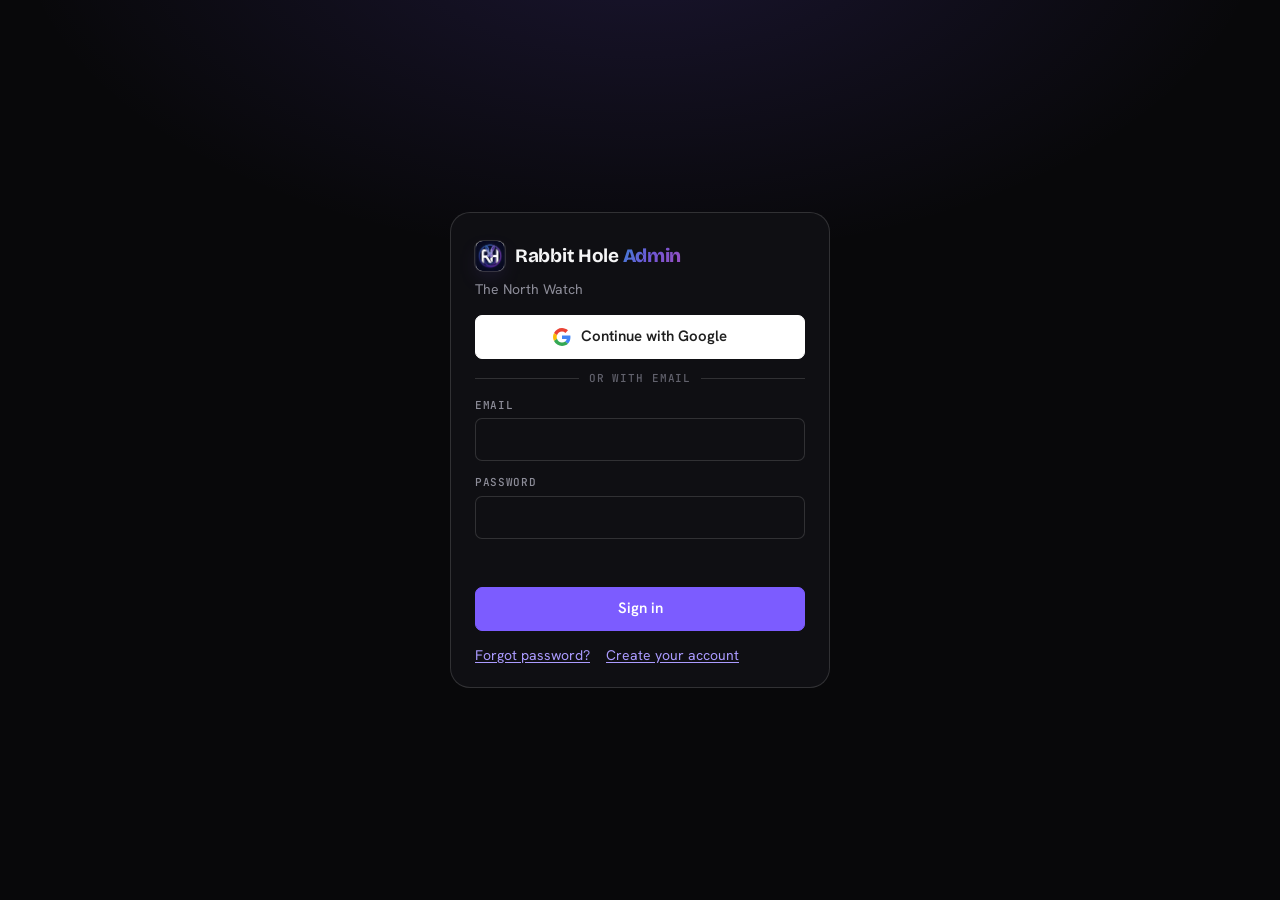
==== admin/index.html @ 22d29128 "admin: The North Watch's Rabbit Hole Admin at rabbit-hole.video/admin Built by tools/rh-admin-tnw/we" ====
<!DOCTYPE html>
<html lang="en">
<head>
<meta charset="utf-8">
<meta name="viewport" content="width=device-width, initial-scale=1">
<meta name="robots" content="noindex, nofollow">
<meta name="referrer" content="strict-origin">
<link rel="icon" href="/landing-favicon.png">
<title>Rabbit Hole Admin</title>
<!-- rh-brand:start — generated by tools/rh-web/sync-brand.mjs from brand.css; edit there -->
<link rel="preconnect" href="https://fonts.googleapis.com">
<link rel="preconnect" href="https://fonts.gstatic.com" crossorigin>
<link href="https://fonts.googleapis.com/css2?family=Bricolage+Grotesque:opsz,wght@12..96,500..800&family=Hanken+Grotesk:wght@400..700&family=JetBrains+Mono:wght@400..600&display=swap" rel="stylesheet">
<style id="rh-brand">
/* Rabbit Hole Web — the shared look of the team pages (creative report,
   analytics, DAM). Same palette and type as Rabbit Hole's own landing page:
   near-black ground, violet accent, the blue-to-purple brand gradient of the
   app icon, Bricolage Grotesque / Hanken Grotesk / JetBrains Mono.
   Edit HERE, then run `node tools/rh-web/sync-brand.mjs`; each page carries a
   generated copy between its rh-brand markers. */
:root {
  --rh-ink: #08080a;
  --rh-s1: #0f0f13;
  --rh-s2: #15151b;
  --rh-s3: #1d1d25;
  --rh-s4: #26262f;
  --rh-line: rgba(255, 255, 255, 0.08);
  --rh-line-2: rgba(255, 255, 255, 0.14);
  --rh-line-3: rgba(255, 255, 255, 0.24);
  --rh-text: #f5f5f6;
  --rh-text-2: #c2c2cc;
  --rh-text-3: #8d8d99;
  --rh-text-4: #62626d;
  --rh-accent: #7c5cff;
  --rh-accent-2: #9d86ff;
  --rh-accent-text: #ab9bff;
  --rh-accent-soft: rgba(124, 92, 255, 0.16);
  --rh-accent-ink: #ffffff;
  --rh-grad: linear-gradient(120deg, #3f7fd6, #6f57d6 48%, #9a4fc0);
  --rh-good: #38d39a;
  --rh-warn: #f6b13e;
  --rh-bad: #ff6b7a;
  --rh-blue: #5b9cff;
  --rh-pink: #ff6fae;
  --rh-display: 'Bricolage Grotesque', 'Hanken Grotesk', system-ui, sans-serif;
  --rh-body: 'Hanken Grotesk', system-ui, -apple-system, 'Segoe UI', sans-serif;
  --rh-mono: 'JetBrains Mono', ui-monospace, Menlo, Consolas, monospace;
  --rh-r-sm: 7px;
  --rh-r: 10px;
  --rh-r-lg: 14px;
  --rh-r-xl: 20px;
  color-scheme: dark;
}
html { background: var(--rh-ink); }
body { background: var(--rh-ink); color: var(--rh-text); font-family: var(--rh-body); -webkit-font-smoothing: antialiased; -moz-osx-font-smoothing: grayscale; }
::selection { background: rgba(124, 92, 255, 0.38); color: #fff; }
::-webkit-scrollbar { width: 10px; height: 10px; }
::-webkit-scrollbar-track { background: transparent; }
::-webkit-scrollbar-thumb { background: var(--rh-s4); border-radius: 5px; border: 2px solid var(--rh-ink); }
::-webkit-scrollbar-thumb:hover { background: #34343f; }

/* The lockup: app icon, "Rabbit Hole", the page's name in the brand gradient. */
.rh-lockup { display: inline-flex; align-items: center; gap: 10px; color: var(--rh-text); text-decoration: none; min-width: 0; }
.rh-lockup .rh-icon { flex: none; width: 30px; height: 30px; border-radius: 8px; background: #0b0d1f url("[data-uri]") center / cover no-repeat;
  box-shadow: 0 0 0 1px var(--rh-line-2), 0 8px 22px -10px rgba(124, 92, 255, 0.7); }
.rh-lockup .rh-word { font: 700 19px/1.1 var(--rh-display); letter-spacing: -0.015em; white-space: nowrap; }
.rh-lockup .rh-word b { font-weight: 800; background: var(--rh-grad); -webkit-background-clip: text; background-clip: text; color: transparent; }

/* The other team pages, one click away: row one of the two-row bar, the same as the app's (Pipeline, Studio, DAM, Analytics):
   flat tabs, the open one lit. */
.rh-suite { display: inline-flex; gap: 4px; padding: 0; border: 0; background: none; }
.rh-suite a { font: 500 13px/1 var(--rh-body); color: var(--rh-text-3); text-decoration: none; padding: 8px 13px; border-radius: 7px; white-space: nowrap; transition: color .15s, background .15s; }
.rh-suite a:hover { color: var(--rh-text); background: rgba(255, 255, 255, 0.05); }
.rh-suite a[aria-current] { color: #fff; font-weight: 600; background: rgba(255, 255, 255, 0.14); }
.rh-suite a:focus-visible { outline: 2px solid var(--rh-accent-2); outline-offset: 1px; }
.rh-suite a[hidden] { display: none; }
.rh-suite a.rh-admin { color: var(--rh-accent-2); }
.rh-suite a.rh-download { color: var(--rh-text); background: var(--rh-accent-soft); }
.rh-suite a.rh-download:hover { background: rgba(124, 92, 255, 0.28); }
/* Row two: the open page's own tabs (the open one white with the violet line, like the app's). A page puts <nav class="rh-sub"> under its top bar. */
.rh-sub { display: flex; align-items: stretch; gap: 4px; padding: 0 28px; height: 38px; background: rgba(12, 12, 17, .92); border-bottom: 1px solid var(--rh-line); overflow-x: auto; position: sticky; top: 56px; z-index: 19; }
.rh-sub .rh-st, .rh-sub button.rh-st { font: 500 13px/1 var(--rh-body); color: var(--rh-text-3); background: none; border: 0; border-bottom: 2px solid transparent; padding: 0 12px; cursor: pointer; white-space: nowrap; }
.rh-sub .rh-st:hover { color: var(--rh-text); }
.rh-sub .rh-st[aria-current] { color: #fff; font-weight: 600; border-bottom-color: var(--rh-accent); }
.rh-sub .rh-grow { flex: 1; }
.rh-sub .rh-st:focus-visible { outline: 2px solid var(--rh-accent-2); outline-offset: -2px; }
@media (max-width: 760px) { .rh-sub { padding: 0 12px; top: 52px } }
.rh-dl { border: 1px solid var(--rh-line-2); border-radius: var(--rh-r-lg); background: var(--rh-s1); color: var(--rh-text); padding: 20px; width: min(420px, 92vw); font: 400 14px/1.5 var(--rh-body); }
.rh-dl::backdrop { background: rgba(0, 0, 0, 0.6); }
.rh-dl b { font: 700 18px/1.2 var(--rh-display); display: block; }
.rh-dl p { color: var(--rh-text-3); margin: 6px 0 14px; }
.rh-dl-os { display: flex; gap: 10px; }
.rh-dl-os a { flex: 1; display: flex; flex-direction: column; gap: 2px; padding: 14px; border: 1px solid var(--rh-line-2); border-radius: var(--rh-r); text-decoration: none; color: var(--rh-text); font: 600 15px/1.2 var(--rh-body); }
.rh-dl-os a:hover { border-color: var(--rh-accent); }
.rh-dl-os span { color: var(--rh-text-3); font: 400 12px/1.2 var(--rh-body); }
.rh-dl form { margin: 14px 0 0; text-align: right; }
.rh-dl button { background: none; border: 1px solid var(--rh-line-2); color: var(--rh-text-2); border-radius: var(--rh-r-sm); padding: 6px 12px; cursor: pointer; font: inherit; }

.rh-eyebrow { font: 500 11px/1.3 var(--rh-mono); text-transform: uppercase; letter-spacing: 0.08em; color: var(--rh-text-3); }
.rh-num { font-family: var(--rh-display); font-variant-numeric: tabular-nums; }

@media (max-width: 760px) { .rh-suite { display: none; } .rh-lockup .rh-word { font-size: 17px } }
@media (prefers-reduced-motion: reduce) { * { animation-duration: 0.01ms !important; transition-duration: 0.01ms !important; } }
</style>
<!-- rh-brand:end -->
<style>
* { box-sizing: border-box; }
body { margin: 0; font-size: 14px; line-height: 1.45; }
button, input, select, textarea { font: inherit; color: inherit; }
header { position: sticky; top: 0; z-index: 5; display: flex; align-items: center; gap: 16px; padding: 12px 24px; background: rgba(8, 8, 10, 0.92); backdrop-filter: blur(10px); border-bottom: 1px solid var(--rh-line); }
header .grow { flex: 1; }
.me { font: 500 12px/1.2 var(--rh-mono); color: var(--rh-text-3); white-space: nowrap; overflow: hidden; text-overflow: ellipsis; }
main { max-width: 1240px; margin: 0 auto; padding: 20px 24px 80px; display: flex; flex-direction: column; gap: 18px; }
.tabs { display: flex; gap: 4px; border-bottom: 1px solid var(--rh-line); overflow-x: auto; }
.tabs button { background: none; border: 0; border-bottom: 2px solid transparent; padding: 10px 14px; color: var(--rh-text-3); cursor: pointer; font-weight: 600; white-space: nowrap; }
.tabs button[aria-selected="true"] { color: var(--rh-text); border-bottom-color: var(--rh-accent); }
.tabs button:focus-visible, .btn:focus-visible, select:focus-visible, input:focus-visible { outline: 2px solid var(--rh-accent-2); outline-offset: 1px; }
.intro { color: var(--rh-text-2); max-width: 80ch; margin: 0; }
.bar { display: flex; flex-wrap: wrap; gap: 8px; align-items: center; }
.bar .grow { flex: 1; }
.btn { background: var(--rh-s3); border: 1px solid var(--rh-line-2); border-radius: var(--rh-r-sm); padding: 7px 12px; cursor: pointer; white-space: nowrap; }
.btn:hover { background: var(--rh-s4); }
.btn.primary { background: var(--rh-accent); border-color: var(--rh-accent); color: var(--rh-accent-ink); font-weight: 600; }
.btn.primary:hover { background: var(--rh-accent-2); }
.btn.danger { color: var(--rh-bad); }
.btn[disabled] { opacity: 0.5; cursor: default; }
input[type=text], input[type=email], input[type=password], input[type=search], select, textarea { background: var(--rh-s1); border: 1px solid var(--rh-line-2); border-radius: var(--rh-r-sm); padding: 7px 10px; min-width: 0; }
textarea { width: 100%; min-height: 60px; resize: vertical; }
.card { background: var(--rh-s1); border: 1px solid var(--rh-line); border-radius: var(--rh-r-lg); }
.scroll { overflow-x: auto; }
table { width: 100%; border-collapse: collapse; font-variant-numeric: tabular-nums; }
th { text-align: left; font: 500 11px/1.3 var(--rh-mono); text-transform: uppercase; letter-spacing: 0.06em; color: var(--rh-text-3); padding: 10px 12px; border-bottom: 1px solid var(--rh-line); white-space: nowrap; }
td { padding: 9px 12px; border-bottom: 1px solid var(--rh-line); vertical-align: middle; }
tr:last-child td { border-bottom: 0; }
tr.click { cursor: pointer; }
tr.click:hover td { background: var(--rh-s2); }
td.num, th.num { text-align: right; }
.who b { display: block; font-weight: 600; }
.who span { color: var(--rh-text-3); font-size: 12px; }
.pill { display: inline-block; font: 600 11px/1 var(--rh-body); padding: 4px 8px; border-radius: 999px; background: var(--rh-s3); color: var(--rh-text-2); white-space: nowrap; }
.pill.admin { background: var(--rh-accent-soft); color: var(--rh-accent-text); }
.pill.power { background: rgba(91, 156, 255, 0.14); color: var(--rh-blue); }
.pill.none, .pill.off { background: rgba(255, 107, 122, 0.12); color: var(--rh-bad); }
.pill.custom { background: rgba(246, 177, 62, 0.14); color: var(--rh-warn); }
.pill.beta { background: rgba(255, 111, 174, 0.14); color: var(--rh-pink); }
.pill.ok { background: rgba(56, 211, 154, 0.12); color: var(--rh-good); }
.dim { color: var(--rh-text-3); }
.mono { font-family: var(--rh-mono); font-size: 12px; }
.chips { display: flex; flex-wrap: wrap; gap: 4px; }
.empty { padding: 28px; text-align: center; color: var(--rh-text-3); }
.stats { display: grid; grid-template-columns: repeat(auto-fit, minmax(170px, 1fr)); gap: 10px; }
.stat { padding: 14px 16px; }
.stat .rh-num { font-size: 26px; font-weight: 700; display: block; }
/* The person panel */
.scrim { position: fixed; inset: 0; background: rgba(0, 0, 0, 0.55); z-index: 20; display: flex; justify-content: flex-end; }
.scrim[hidden] { display: none; }
.panel { width: min(560px, 100%); height: 100%; background: var(--rh-s1); border-left: 1px solid var(--rh-line-2); display: flex; flex-direction: column; }
.panel .head { padding: 18px 20px 12px; border-bottom: 1px solid var(--rh-line); display: flex; gap: 10px; align-items: flex-start; }
.panel .head h2 { margin: 0; font: 700 20px/1.2 var(--rh-display); word-break: break-all; }
.panel .body { flex: 1; overflow-y: auto; padding: 16px 20px; display: flex; flex-direction: column; gap: 18px; }
.panel .foot { padding: 12px 20px; border-top: 1px solid var(--rh-line); display: flex; gap: 8px; }
.field { display: flex; flex-direction: column; gap: 6px; }
.field > label, .field > .lbl { font: 500 11px/1.3 var(--rh-mono); text-transform: uppercase; letter-spacing: 0.06em; color: var(--rh-text-3); }
.seg { display: inline-flex; flex-wrap: wrap; gap: 2px; padding: 3px; background: var(--rh-ink); border: 1px solid var(--rh-line); border-radius: var(--rh-r-sm); }
.seg button { border: 0; background: none; padding: 6px 10px; border-radius: 5px; cursor: pointer; color: var(--rh-text-3); }
.seg button[aria-pressed="true"] { background: var(--rh-s4); color: var(--rh-text); }
.mods { display: flex; flex-direction: column; gap: 12px; }
.mods h4 { margin: 0 0 4px; font: 600 12px/1.3 var(--rh-body); color: var(--rh-text-2); }
.mods label { display: flex; gap: 8px; align-items: center; padding: 4px 0; cursor: pointer; }
.mods label.locked { cursor: default; color: var(--rh-text-3); }
.check { display: flex; gap: 8px; align-items: center; cursor: pointer; }
.toast { position: fixed; left: 50%; bottom: 24px; transform: translateX(-50%); background: var(--rh-s4); border: 1px solid var(--rh-line-2); border-radius: var(--rh-r); padding: 10px 16px; z-index: 30; max-width: 90vw; }
.toast.bad { border-color: var(--rh-bad); color: var(--rh-bad); }
.toast[hidden] { display: none; }
.keyrow td:first-child b { display: block; }
th.c, td.c { text-align: center; }
.roles { display: grid; grid-template-columns: repeat(auto-fit, minmax(220px, 1fr)); gap: 10px; }
.roles > div { background: var(--rh-s1); border: 1px solid var(--rh-line); border-radius: var(--rh-r); padding: 10px 12px; display: flex; flex-direction: column; gap: 2px; }
.roles span { color: var(--rh-text-3); font-size: 12.5px; }
.gchip { border: 1px solid var(--rh-line-2); background: var(--rh-ink); color: var(--rh-text-3); border-radius: 999px; padding: 3px 9px; font-size: 12px; cursor: pointer; }
.gchip.on { background: var(--rh-accent-soft); color: var(--rh-accent-text); border-color: transparent; }
.gchip.static { cursor: default; }
.gchip .x { background: none; border: 0; color: inherit; cursor: pointer; padding: 0 0 0 4px; }
.lnk { background: none; border: 0; padding: 0; color: var(--rh-accent-text); cursor: pointer; text-decoration: underline; text-underline-offset: 2px; white-space: nowrap; }
.btn.sm { padding: 4px 9px; font-size: 12.5px; }
table.ppl select { padding: 5px 8px; }
details summary { cursor: pointer; color: var(--rh-text-2); }
@media (max-width: 760px) {
  header { padding: 10px 16px; }
  main { padding: 16px 16px 80px; }
  .hide-sm { display: none; }
}

  /* ── 2026-11-04: the new shell's look and one responsive layer (Gasper: "update the website design … make it responsive") ──
     Violet in place of the orange, cooler greys, tap-sized controls and one-column forms on a phone; tablets keep two columns. */
  :root { --accent: #8a74f5; --accent-ink: #ffffff; --ground: #0b0b10; --card: #13131a; --line: #25252f }
  html { -webkit-text-size-adjust: 100% }
  img, video, canvas { max-width: 100% }
  .btn.go, .rh-go { color: var(--accent-ink) !important }
  :focus-visible { outline: 2px solid var(--accent); outline-offset: 2px }
  @media (max-width: 1100px) { main { padding-left: 14px; padding-right: 14px } .np-kinds { grid-template-columns: repeat(3, minmax(0, 1fr)) } .np-ads { grid-template-columns: repeat(3, minmax(0, 1fr)) } }
  @media (max-width: 860px) { .np-mgrid { grid-template-columns: repeat(2, minmax(0, 1fr)) } .np-grid2 { grid-template-columns: 1fr } .np-ads { grid-template-columns: repeat(2, minmax(0, 1fr)) } .list { grid-template-columns: 1fr } }
  @media (max-width: 760px) {
    body { font-size: 15px }
    main { padding: 12px 12px 96px }
    header { gap: 8px } header h1 { font-size: 22px }
    .btn, button, select, input:not([type=checkbox]):not([type=radio]), textarea { min-height: 40px }
    .np-kinds { grid-template-columns: repeat(2, minmax(0, 1fr)); gap: 8px }
    .np-cast { grid-template-columns: repeat(3, minmax(0, 1fr)) }
    .np-mgrid { grid-template-columns: 1fr }
    .np-foot { position: sticky; bottom: 0; background: var(--ground); padding-bottom: 12px }
    .bar { flex-wrap: wrap; gap: 8px } .bar .btn { flex: 1 1 140px }
    .banner { left: 12px; right: 12px; transform: none; max-width: none }
    table { display: block; overflow-x: auto }
    .scrim > * { width: 100% !important; max-width: 100% !important }
    .toast { left: 12px; right: 12px; transform: none }
  }
  @media (max-width: 420px) { .np-kinds, .np-cast { grid-template-columns: 1fr 1fr } .np-ads { grid-template-columns: 1fr } .frames { grid-template-columns: repeat(auto-fill, minmax(140px, 1fr)) } }
</style>
<style>
.gate { position: fixed; inset: 0; z-index: 40; display: flex; align-items: center; justify-content: center; padding: 16px; background: radial-gradient(900px 500px at 50% -10%, rgba(124, 92, 255, 0.16), transparent 70%), var(--rh-ink); }
.gate[hidden] { display: none; }
.gate-card { width: min(380px, 100%); background: var(--rh-s1); border: 1px solid var(--rh-line-2); border-radius: var(--rh-r-xl); padding: 28px 24px 22px; display: flex; flex-direction: column; gap: 14px; }
.gate-card .org { margin: -6px 0 2px; color: var(--rh-text-3); }
.gate-card label { display: flex; flex-direction: column; gap: 6px; font: 500 11px/1.3 var(--rh-mono); text-transform: uppercase; letter-spacing: 0.06em; color: var(--rh-text-3); }
.gate-card input { font: 400 15px/1.4 var(--rh-body); text-transform: none; letter-spacing: 0; color: var(--rh-text); padding: 10px 12px; }
.gate-card .btn.primary { padding: 10px 14px; font-size: 15px; }
.gate-msg { margin: 0; min-height: 1.45em; color: var(--rh-text-2); }
.gate-msg.bad { color: var(--rh-bad); }
.gate-msg.ok { color: var(--rh-good); }
.gate-links { display: flex; flex-wrap: wrap; gap: 8px 16px; }
.gate-links [hidden] { display: none; }
.gate-google { display: flex; align-items: center; justify-content: center; gap: 10px; padding: 10px 14px; font-size: 15px; font-weight: 600; background: #fff; color: #1f1f1f; border-color: #fff; }
.gate-google:hover { background: #ececf1; }
.gate-google svg { width: 18px; height: 18px; flex: none; }
.gate-or { display: flex; align-items: center; gap: 10px; color: var(--rh-text-4); font: 500 11px/1 var(--rh-mono); text-transform: uppercase; letter-spacing: 0.08em; }
.gate-or::before, .gate-or::after { content: ''; flex: 1; border-top: 1px solid var(--rh-line-2); }
.gate-card.signed .gate-google, .gate-card.signed .gate-or, .gate-card.signed label, .gate-card.signed #gGo, .gate-card.signed #gForgot, .gate-card.signed #gCreate { display: none; }
.gate-dl[hidden] { display: none; }
.gate-dl p, .rh-dl .dl-msg { margin: 8px 0 0; color: var(--rh-text-3); }
.rh-dl-os a[aria-disabled] { opacity: 0.5; pointer-events: none; }
</style>
</head>
<body>
<div class="gate" id="gate">
  <form class="gate-card" id="gateForm" novalidate>
    <span class="rh-lockup"><span class="rh-icon" aria-hidden="true"></span><span class="rh-word">Rabbit Hole <b>Admin</b></span></span>
    <p class="org" id="gOrg"></p>
    <button type="button" class="btn gate-google" id="gGoogle"><svg viewBox="0 0 48 48" aria-hidden="true"><path fill="#EA4335" d="M24 9.5c3.5 0 6.6 1.2 9.1 3.6l6.8-6.8C35.8 2.4 30.3 0 24 0 14.6 0 6.6 5.4 2.7 13.3l7.9 6.1C12.5 13.6 17.8 9.5 24 9.5z"/><path fill="#4285F4" d="M46.5 24.5c0-1.6-.1-3.1-.4-4.5H24v9h12.7c-.6 2.9-2.2 5.4-4.7 7.1l7.6 5.9c4.4-4.1 6.9-10.1 6.9-17.5z"/><path fill="#FBBC05" d="M10.6 28.6c-.5-1.4-.8-3-.8-4.6s.3-3.2.8-4.6l-7.9-6.1C1 16.6 0 20.2 0 24s1 7.4 2.7 10.7l7.9-6.1z"/><path fill="#34A853" d="M24 48c6.5 0 11.9-2.1 15.9-5.8l-7.6-5.9c-2.1 1.4-4.9 2.3-8.3 2.3-6.2 0-11.5-4.2-13.4-9.9l-7.9 6.1C6.6 42.6 14.6 48 24 48z"/></svg>Continue with Google</button>
    <div class="gate-or">or with email</div>
    <label>Email<input type="email" id="gEmail" autocomplete="username" required></label>
    <label>Password<input type="password" id="gPass" autocomplete="current-password" required></label>
    <p class="gate-msg" id="gMsg" role="status" aria-live="polite"></p>
    <div class="gate-dl" id="gDl" hidden></div>
    <button class="btn primary" id="gGo" type="submit">Sign in</button>
    <div class="gate-links">
      <button type="button" class="lnk" id="gForgot">Forgot password?</button>
      <button type="button" class="lnk" id="gCreate">Create your account</button>
      <button type="button" class="lnk" id="gResend" hidden>Send the confirmation link again</button>
      <button type="button" class="lnk" id="gOther" hidden>Use a different account</button>
    </div>
  </form>
</div>
<header>
  <a class="rh-lockup" href="#" onclick="return false"><span class="rh-icon" aria-hidden="true"></span><span class="rh-word">Rabbit Hole <b>Admin</b></span></a>
  <span class="grow"></span>
  
  <span class="me" id="me"></span>
  <button class="btn sm" id="dlBtn" hidden>Download Rabbit Hole</button>
  <button class="btn sm" id="signout" hidden>Sign out</button>
<dialog class="rh-dl" id="nwDl" aria-labelledby="nwDlT"><b id="nwDlT">Download Rabbit Hole</b><p>The North Watch version. It keeps itself up to date for the people on this list.</p><div id="nwDlBody"></div><form method="dialog"><button>Close</button></form></dialog>
</header>
<main>
  <div class="tabs" role="tablist">
    <button role="tab" data-tab="people" aria-selected="true">People</button>
    <button role="tab" data-tab="usage" aria-selected="false">Usage</button>
    <button role="tab" data-tab="keys" aria-selected="false">API keys</button>
    <button role="tab" data-tab="jira" aria-selected="false" hidden>Jira</button>
    <button role="tab" data-tab="games" aria-selected="false" hidden>Games</button>
    <button role="tab" data-tab="pipeline" aria-selected="false" hidden>Pipeline</button>
    <button role="tab" data-tab="feedback" aria-selected="false" hidden>Feedback</button>
    <button role="tab" data-tab="log" aria-selected="false">Log</button>
  </div>
  <section id="tab-people"></section>
  <section id="tab-usage" hidden></section>
  <section id="tab-keys" hidden></section>
  <section id="tab-jira" hidden></section>
  <section id="tab-games" hidden></section>
  <section id="tab-pipeline" hidden></section>
  <section id="tab-feedback" hidden></section>
  <section id="tab-log" hidden></section>
</main>

<div class="scrim" id="scrim" hidden><div class="panel" role="dialog" aria-modal="true" aria-labelledby="pTitle" id="panel"></div></div>
<div class="toast" id="toast" role="status" hidden></div>

<script>
var S = { data: null, list: [], groups: [], dirty: false, usage: null, usageDays: 30, audit: null, edit: null }

function $(id) { return document.getElementById(id) }
function esc(s) { return String(s == null ? '' : s).replace(/[&<>"']/g, function (c) { return { '&': '&amp;', '<': '&lt;', '>': '&gt;', '"': '&quot;', "'": '&#39;' }[c] }) }
// rabbit-hole.video: signed in with Firebase (the accounts Rabbit Hole uses); each call goes to the
// admin's API deployment with the ID token, and the admin answers only its own admins.
var CFG = {"org":"The North Watch","key":"AIzaSyAJsIaH85pXipJLJ1X6g1BFuOL1D_IfMmw","api":"https://script.google.com/macros/s/AKfycbwH0U-UlwF5Zj1XxxVl9NydH6e_Uk2PJ7jPna2RTr1oyvyUYY_GzKqwOUoB6M88kfIaXw/exec","google":"https://script.google.com/macros/s/AKfycbxMIN1VFDJ2ebsNCSUxLcIgGAO9HW-sUttKg3WepCqvflQzfcluoPDRPUTPyStw8yIFqg/exec","project":"rabbit-hole-c05b3","authDomain":"rabbit-hole-c05b3.firebaseapp.com"}
var STORE = 'rh_admin_auth'
var FB = 'https://identitytoolkit.googleapis.com/v1/accounts'
function readS() { try { var s = JSON.parse(localStorage.getItem(STORE) || 'null'); return s && s.refreshToken ? s : null } catch (e) { return null } }
function writeS(s) { try { if (s) localStorage.setItem(STORE, JSON.stringify(s)); else localStorage.removeItem(STORE) } catch (e) { /* private window */ } }
var FB_MSG = {
  EMAIL_NOT_FOUND: 'No account with that email. Create one first.',
  INVALID_PASSWORD: 'Wrong password.',
  INVALID_LOGIN_CREDENTIALS: 'Wrong email or password.',
  USER_DISABLED: 'This account is switched off.',
  EMAIL_EXISTS: 'An account with that email already exists. Sign in, or reset the password.',
  INVALID_EMAIL: 'That is not a valid email address.',
  MISSING_PASSWORD: 'Enter a password.',
  TOO_MANY_ATTEMPTS_TRY_LATER: 'Too many tries. Wait a few minutes and try again.',
}
function plain(code) {
  var head = String(code).split(' : ')[0].trim()
  if (head === 'WEAK_PASSWORD') return 'Use a password of at least 6 characters.'
  return FB_MSG[head] || String(code).replace(/_/g, ' ').toLowerCase()
}
function post(url, body, form) {
  return fetch(url, { method: 'POST', headers: { 'Content-Type': form ? 'application/x-www-form-urlencoded' : 'application/json' }, body: form ? body : JSON.stringify(body) })
    .then(function (r) { return r.json().catch(function () { return {} }).then(function (j) { if (!r.ok) throw new Error(plain(j && j.error && j.error.message || 'HTTP ' + r.status)); return j }) })
}
function fbUrl(path) { return FB + ':' + path + '?key=' + encodeURIComponent(CFG.key) }
function keep(a) {
  var s = { email: String(a.email || '').toLowerCase(), idToken: a.idToken, refreshToken: a.refreshToken, expiresAt: Date.now() + Number(a.expiresIn || 3600) * 1000 - 60000 }
  writeS(s)
  return s
}
/** A current ID token, refreshed when it is about to expire; null when signed out. */
function idToken() {
  var s = readS()
  if (!s) return Promise.resolve(null)
  if (s.idToken && s.expiresAt > Date.now()) return Promise.resolve(s.idToken)
  return post('https://securetoken.googleapis.com/v1/token?key=' + encodeURIComponent(CFG.key), 'grant_type=refresh_token&refresh_token=' + encodeURIComponent(s.refreshToken), true)
    .then(function (j) { s.idToken = j.id_token; s.refreshToken = j.refresh_token || s.refreshToken; s.expiresAt = Date.now() + Number(j.expires_in || 3600) * 1000 - 60000; writeS(s); return s.idToken })
    .catch(function () { writeS(null); return null })
}
function call(fn) {
  var args = Array.prototype.slice.call(arguments, 1)
  return idToken().then(function (tok) {
    if (!tok) { var e = new Error('Sign in again.'); gate(e.message, 'signin'); e.gated = true; throw e }
    return fetch(CFG.api, { method: 'POST', headers: { 'Content-Type': 'text/plain;charset=utf-8' }, body: JSON.stringify({ action: 'admin', fn: fn, args: args, idToken: tok }) })
      .then(function (r) { if (!r.ok) throw new Error('The admin did not answer (HTTP ' + r.status + '). Try again.'); return r.json() })
      .then(function (j) {
        if (j.ok) return j.result
        var e = new Error(j.message || j.error || 'Something went wrong.')
        if (j.reason) { gate(e.message, j.reason); e.gated = true }
        throw e
      })
  })
}

// Google: Firebase's popup (its SDK loads only when the button is pressed). The session it returns is kept
// like an email one, so the rest of the page does not care which way you signed in.
var googleSdk = null
function google_() {
  if (!googleSdk) googleSdk = Promise.all([import('https://www.gstatic.com/firebasejs/10.12.2/firebase-app.js'), import('https://www.gstatic.com/firebasejs/10.12.2/firebase-auth.js')]).then(function (m) {
    var app = m[0].initializeApp({ apiKey: CFG.key, authDomain: CFG.authDomain, projectId: CFG.project }, 'rh-admin')
    return { a: m[1], auth: m[1].initializeAuth(app, { persistence: m[1].inMemoryPersistence, popupRedirectResolver: m[1].browserPopupRedirectResolver }) }
  })
  return googleSdk
}
var GOOGLE_MSG = {
  'auth/popup-closed-by-user': 'The Google window was closed before signing in.',
  'auth/cancelled-popup-request': 'The Google window was closed before signing in.',
  'auth/popup-blocked': 'The browser blocked the Google window. Allow pop-ups for rabbit-hole.video and try again.',
  'auth/unauthorized-domain': 'Google sign-in is not allowed on this address yet.',
  'auth/account-exists-with-different-credential': 'This email already signs in another way. Use email and password.',
}

// ── The sign-in screen ──
var gateMode = 'signin'
function setMsg(t, kind) { var m = $('gMsg'); m.textContent = t || ''; m.className = 'gate-msg' + (kind ? ' ' + kind : '') }
function gate(msg, reason) {
  $('gate').hidden = false
  $('signout').hidden = true
  $('dlBtn').hidden = true
  var s = readS()
  if (s && !$('gEmail').value) $('gEmail').value = s.email
  setMsg(msg, reason ? 'bad' : '')
  $('gResend').hidden = reason !== 'verify'
  $('gOther').hidden = !(reason === 'verify' || reason === 'notadmin')
  // Signed in but not an admin: the people on the list download Rabbit Hole here (the admin decides who).
  var signed = reason === 'notadmin' && !!s
  $('gateForm').classList.toggle('signed', signed)
  $('gDl').hidden = !signed
  if (signed) { setMsg('Signed in as ' + s.email + '.'); renderDownloads($('gDl')) }
}

// ── Download Rabbit Hole (Gasper, 2026-10-11): North Watch installers for the people on the list ──
// The admin checks the sign-in and the list, and answers a GitHub link that works for a few minutes
// (its GitHub token never reaches this page); the browser then downloads it.
function nwApi(body) {
  return idToken().then(function (tok) {
    if (!tok) throw new Error('Sign in again.')
    return fetch(CFG.api, { method: 'POST', headers: { 'Content-Type': 'text/plain;charset=utf-8' }, body: JSON.stringify(Object.assign({ idToken: tok }, body)) })
      .then(function (r) { if (!r.ok) throw new Error('The admin did not answer (HTTP ' + r.status + '). Try again.'); return r.json() })
  })
}
function mb(n) { return Math.round(Number(n || 0) / 1048576) + ' MB' }
function renderDownloads(el) {
  el.innerHTML = '<p>Looking for the newest version…</p>'
  return nwApi({ action: 'download' }).then(function (j) {
    if (!j.ok) { el.innerHTML = '<p class="gate-msg bad">' + esc(j.message || j.error || 'Not available.') + '</p>'; return }
    var opt = function (os, name, sub, a) {
      return a ? '<a href="#" data-os="' + os + '">' + name + '<span>' + sub + ' · ' + esc(a.version) + ' · ' + mb(a.size) + '</span></a>'
        : '<a aria-disabled="true">' + name + '<span>Not published yet</span></a>'
    }
    el.innerHTML = '<div class="rh-dl-os">' + opt('mac', 'Mac', 'Apple silicon', j.mac) + opt('win', 'Windows', '64-bit', j.win) + '</div>' +
      (j.error ? '<p>' + esc(j.error) + '</p>' : '') + '<p class="dl-msg" role="status" aria-live="polite"></p>'
    Array.prototype.forEach.call(el.querySelectorAll('a[data-os]'), function (a) {
      a.onclick = function (ev) {
        ev.preventDefault()
        var os = a.getAttribute('data-os'), msg = el.querySelector('.dl-msg')
        msg.textContent = 'Starting the download…'
        nwApi({ action: 'download', os: os }).then(function (d) {
          if (!d.ok || !d.url) throw new Error(d.message || d.error || 'No download link.')
          msg.textContent = 'Downloading ' + d.name + ' (' + mb(d.size) + '). ' + (os === 'mac'
            ? 'Open the DMG and drag Rabbit Hole to Applications.'
            : 'Run the installer; if Windows asks, choose More info, then Run anyway.') + ' Then open Rabbit Hole and sign in with this account.'
          window.location.href = d.url
        }).catch(function (e) { msg.textContent = String(e && e.message || e) })
      }
    })
  }).catch(function (e) { el.innerHTML = '<p class="gate-msg bad">' + esc(String(e && e.message || e)) + '</p>' })
}
$('dlBtn').onclick = function () { $('nwDl').showModal(); renderDownloads($('nwDlBody')) }
function setMode(m) {
  gateMode = m
  $('gGo').textContent = m === 'create' ? 'Create account' : 'Sign in'
  $('gCreate').textContent = m === 'create' ? 'I already have an account' : 'Create your account'
  $('gPass').setAttribute('autocomplete', m === 'create' ? 'new-password' : 'current-password')
  setMsg('')
}
$('gOrg').textContent = CFG.org
$('gGoogle').onclick = function () {
  var btn = this; btn.disabled = true
  setMsg('Waiting for Google…')
  google_().then(function (g) {
    var p = new g.a.GoogleAuthProvider()
    p.setCustomParameters({ prompt: 'select_account' })
    return g.a.signInWithPopup(g.auth, p)
  }).then(function (cred) {
    var u = cred.user
    return u.getIdTokenResult().then(function (r) {
      keep({ email: u.email, idToken: r.token, refreshToken: u.refreshToken, expiresIn: String(Math.max(120, Math.floor((Date.parse(r.expirationTime) - Date.now()) / 1000))) })
      return start()
    })
  }).catch(function (e) { setMsg(GOOGLE_MSG[e && e.code] || String(e && e.message || e), 'bad') })
    .then(function () { btn.disabled = false })
}
$('gCreate').onclick = function () { setMode(gateMode === 'create' ? 'signin' : 'create') }
$('gateForm').onsubmit = function (ev) {
  ev.preventDefault()
  var email = $('gEmail').value.trim(), pass = $('gPass').value
  if (!email || !pass) { setMsg('Enter your email and password.', 'bad'); return }
  var btn = $('gGo'); btn.disabled = true
  setMsg(gateMode === 'create' ? 'Creating your account…' : 'Signing in…')
  var go = gateMode === 'create'
    ? post(fbUrl('signUp'), { email: email, password: pass, returnSecureToken: true }).then(keep)
        .then(function (s) { return post(fbUrl('sendOobCode'), { requestType: 'VERIFY_EMAIL', idToken: s.idToken }) })
        .then(function () { $('gPass').value = ''; setMode('signin'); setMsg('Account created. Open the link just sent to ' + email + ', then sign in.', 'ok') })
    : post(fbUrl('signInWithPassword'), { email: email, password: pass, returnSecureToken: true }).then(keep)
        .then(function () { $('gPass').value = ''; return start() })
  go.catch(function (e) { setMsg(String(e && e.message || e), 'bad') }).then(function () { btn.disabled = false })
}
$('gForgot').onclick = function () {
  var email = $('gEmail').value.trim()
  if (!email) { setMsg('Type your email, then press Forgot password.', 'bad'); return }
  post(fbUrl('sendOobCode'), { requestType: 'PASSWORD_RESET', email: email })
    .then(function () { setMsg('A link to set a new password is on its way to ' + email + '.', 'ok') })
    .catch(function (e) { setMsg(e.message, 'bad') })
}
$('gResend').onclick = function () {
  idToken().then(function (t) { if (!t) throw new Error('Sign in first.'); return post(fbUrl('sendOobCode'), { requestType: 'VERIFY_EMAIL', idToken: t }) })
    .then(function () { setMsg('Sent. Open the link in your email, then sign in again.', 'ok') })
    .catch(function (e) { setMsg(e.message, 'bad') })
}
$('gOther').onclick = function () { writeS(null); $('gEmail').value = ''; $('gPass').value = ''; gate('') ; $('gEmail').focus() }
$('signout').onclick = function () {
  if (S.dirty && !confirm('You have changes that are not saved. Sign out anyway?')) return
  S.dirty = false; writeS(null); $('gPass').value = ''; gate('Signed out.')
}

// ── API keys: shown here, set on the Google page ──
function renderKeys() {
  var d = S.data, el = $('tab-keys')
  var byName = {}; d.keys.forEach(function (k) { byName[k.name] = k })
  var h = '<p class="intro">The AI keys Rabbit Hole hands to the people on the list with each hourly check. They are set on the Google admin page, signed in with your Google account, never on this page. Remove one there and it is gone from every Rabbit Hole at its next check.</p>' +
    '<div class="bar"><a class="btn" href="' + esc(CFG.google) + '" target="_blank" rel="noopener">Set keys on the Google admin page</a><span class="dim">Open it where only ' + esc(d.owner) + ' is signed in to Google.</span></div>'
  h += '<div class="card scroll"><table><thead><tr><th>Key</th><th>Value</th></tr></thead><tbody>' + d.catalog.keys.map(function (k) {
    var s = byName[k.name] || {}
    return '<tr class="keyrow"><td><b>' + esc(k.label) + '</b><span class="mono dim">' + esc(k.name) + '</span></td><td>' +
      (s.set ? '<span class="pill ok">Set</span> <span class="mono">…' + esc(s.tail) + '</span>' + (s.at ? '<div class="dim" style="font-size:12px">' + when(s.at) + '</div>' : '') : '<span class="pill off">Not set</span>') + '</td></tr>'
  }).join('') + '</tbody></table></div>'
  el.innerHTML = h
}
var toastT
function toast(msg, bad) { var t = $('toast'); t.textContent = msg; t.className = 'toast' + (bad ? ' bad' : ''); t.hidden = false; clearTimeout(toastT); toastT = setTimeout(function () { t.hidden = true }, bad ? 6000 : 2600) }
function fail(e) { toast(String(e && e.message || e).replace(/^Exception: /, ''), true) }
function when(iso) {
  if (!iso) return ''
  var d = new Date(iso), s = (Date.now() - d) / 1000
  if (s < 90) return 'just now'
  if (s < 3600) return Math.round(s / 60) + ' min ago'
  if (s < 86400) return Math.round(s / 3600) + ' h ago'
  if (s < 86400 * 14) return Math.round(s / 86400) + ' days ago'
  return d.toISOString().slice(0, 10)
}
function usd(n) { return '$' + (n >= 100 ? Math.round(n).toLocaleString('en') : n.toFixed(2)) }
function nameOf(e) { var p = (S.data.people || []).filter(function (x) { return x.e === e })[0]; return p && p.name || e.split('@')[0] }

// ── Tabs ──
document.querySelector('.tabs').addEventListener('click', function (ev) {
  var b = ev.target.closest('button[data-tab]'); if (!b) return
  showTab(b.dataset.tab)
})
function showTab(t) {
  document.querySelectorAll('.tabs button').forEach(function (b) { b.setAttribute('aria-selected', b.dataset.tab === t ? 'true' : 'false') })
  ;['people', 'usage', 'keys', 'jira', 'games', 'pipeline', 'feedback', 'log'].forEach(function (x) { $('tab-' + x).hidden = x !== t })
  if (t === 'games') renderGames()
  if (t === 'pipeline') renderPipelineHost()
  if (t === 'usage' && !S.usage) loadUsage()
  if (t === 'jira') loadJira()
  if (t === 'feedback') loadFeedback()
  if (t === 'log') loadAudit()
}

// ── People ──
// Edits stay on the page until "Save people", as on the DAM's People and access.
var LEVEL_LABEL = { none: 'No DAM', user: 'User', power: 'Power user', admin: 'Admin' }
function levelRole(level) { return level === 'admin' ? 'admin' : level === 'power' ? 'power' : 'user' }
function roleModules(role) { return S.data.catalog.modules.filter(function (m) { return m.roles.indexOf(role) >= 0 }).map(function (m) { return m.id }) }
function appOn(p) { return p.status !== 'suspended' && (p.level === 'admin' || !!p.app) }
function modsOf(p) { return !appOn(p) ? [] : Array.isArray(p.m) ? p.m : roleModules(levelRole(p.level)) }
function markDirty() { S.dirty = true; var m = $('pmsg'); if (m) m.textContent = 'Not saved yet.' }

function renderPeople() {
  var d = S.data, el = $('tab-people'), list = S.list
  var app = list.filter(appOn).length
  var seen7 = list.filter(function (p) { return p.seen && Date.now() - new Date(p.seen.at) < 7 * 864e5 }).length
  var html = '<div class="stats">' +
    '<div class="card stat"><span class="rh-eyebrow">People</span><span class="rh-num">' + list.length + '</span></div>' +
    '<div class="card stat"><span class="rh-eyebrow">Local app on</span><span class="rh-num">' + app + '</span></div>' +
    '<div class="card stat"><span class="rh-eyebrow">Opened Rabbit Hole this week</span><span class="rh-num">' + seen7 + '</span></div>' +
    '</div>'
  var dam = d.hasDam
  html += '<div class="roles">' + (d.levelNotes || []).map(function (n) { return '<div><b>' + esc(n[0]) + '</b><span>' + esc(n[1]) + '</span></div>' }).join('') +
    '<div><b>Local app</b><span>Rabbit Hole on their computer, with the company keys their modules need. Untick and it stops at its next check (within the hour; ' + d.leaseHours + ' h if offline).</span></div>' +
    '</div>'
  html += '<div class="bar">' + (d.hasDam ? '<label class="dim" for="rpany">Creative report</label><select id="rpany"><option value="1"' + (d.settings.reportAnyone ? ' selected' : '') + '>Anyone with a ' + esc(d.org) + ' account</option><option value="0"' + (d.settings.reportAnyone ? '' : ' selected') + '>Only people with Report ticked</option></select>' : '') +
    '<span class="grow"></span><input type="search" id="find" placeholder="Find" style="width:180px"></div>'
  html += '<div class="card scroll"><table class="ppl"><thead><tr><th>Person</th><th>Access</th>' + (dam ? '<th class="c">Analytics</th><th class="c">Report</th>' : '') + '<th class="c">Local app</th><th class="c" title="The Creative Command Center — yours until you tick someone">CCC</th><th class="c" title="Gets Growth Daily, the daily newsletter">Growth Daily</th>' + (d.orgId === 'tsg' ? '<th class="c" title="Asks the Pipeline for work in Chrome or the phone app, and reviews and approves their own orders">Pipeline</th><th class="c" title="Sees and decides on every Pipeline order">Pipeline: all</th><th class="c" title="Can send work from the phone app and the Pipeline page to their own Rabbit Hole computers, not only the RH Server">Own computers</th><th class="c" title="Reviews cut and motion by hand. Everyone else: once their brief is approved, the cut and motion approve themselves up to Finishing, and they click Done.">Manual review</th><th class="c" title="Sees Future development, the creative growth plan, in the top bar and the iPhone app — yours until you tick someone">Future</th>' : '') + (dam ? '<th>DAM groups</th>' : '') + '<th>Modules</th><th class="hide-sm">Last seen</th><th></th></tr></thead><tbody id="ppl">'
  list.forEach(function (p, i) {
    var seen = p.seen ? when(p.seen.at) + (p.seen.v ? ' <span class="mono dim">' + esc(p.seen.v) + '</span>' : '') : '<span class="dim">never</span>'
    var who = '<td class="who"><b>' + esc(p.name || p.e.split('@')[0]) + (p.owner ? ' <span class="pill admin">Owner</span>' : '') + (p.status === 'suspended' ? ' <span class="pill off">Suspended</span>' : '') + '</b><span>' + esc(p.e) + '</span></td>'
    if (p.owner) {
      html += '<tr data-i="' + i + '">' + who + '<td><span class="pill admin">Admin</span></td>' + (dam ? '<td class="c">✓</td><td class="c">✓</td>' : '') + '<td class="c">✓</td><td class="c">✓</td><td class="c">✓</td>' + (d.orgId === 'tsg' ? '<td class="c">✓</td><td class="c">✓</td><td class="c">✓</td><td class="c">✓</td>' : '') + (dam ? '<td class="dim">every folder</td>' : '') +
        '<td><button class="lnk" data-mods="' + i + '">' + (Array.isArray(p.m) ? 'Custom · ' + p.m.length : 'Everything') + '</button></td><td class="hide-sm">' + seen + '</td><td class="dim">can’t be removed</td></tr>'
      return
    }
    var adm = p.level === 'admin'
    var box = function (k) { return '<td class="c"><input type="checkbox" data-k="' + k + '" data-i="' + i + '"' + (adm || p[k] ? ' checked' : '') + (adm ? ' disabled title="Admins have every page and the app"' : '') + ' aria-label="' + k + ' for ' + esc(p.e) + '"></td>' }
    // not given by the access level: ticked per person, admins included
    var tick = function (k, label) { return '<td class="c"><input type="checkbox" data-k="' + k + '" data-i="' + i + '"' + (p[k] ? ' checked' : '') + ' aria-label="' + label + ' for ' + esc(p.e) + '"></td>' }
    var gchips = S.groups.length ? S.groups.map(function (g) { return '<button class="gchip' + ((p.g || []).indexOf(g.id) >= 0 ? ' on' : '') + '" data-ug="' + i + '" data-g="' + esc(g.id) + '">' + esc(g.name) + '</button>' }).join('') : '<span class="dim">no groups</span>'
    html += '<tr data-i="' + i + '">' + who +
      '<td><select data-level="' + i + '" aria-label="Access for ' + esc(p.e) + '">' + ['none', 'user', 'power', 'admin'].filter(function (l) { return dam || l !== 'none' || p.level === 'none' }).map(function (l) { return '<option value="' + l + '"' + (p.level === l ? ' selected' : '') + '>' + LEVEL_LABEL[l] + '</option>' }).join('') + '</select></td>' +
      (dam ? box('an') + box('rp') : '') + box('app') + tick('cc', 'Creative Command Center (CCC)') + tick('nl', 'Growth Daily newsletter') +
      (d.orgId === 'tsg' ? (adm ? '<td class="c"><input type="checkbox" checked disabled title="Admins have the whole Pipeline" aria-label="Pipeline for ' + esc(p.e) + '"></td><td class="c"><input type="checkbox" checked disabled title="Admins see and decide on every order" aria-label="Pipeline: all for ' + esc(p.e) + '"></td><td class="c"><input type="checkbox" checked disabled title="Admins can use their own computers" aria-label="Own computers for ' + esc(p.e) + '"></td>' : tick('pr', 'Pipeline') + tick('pa', 'Pipeline: all') + tick('pl', 'Own computers')) + (p.e === d.owner ? '<td class="c"><input type="checkbox" checked disabled title="The owner always reviews by hand" aria-label="Manual review for ' + esc(p.e) + '"></td>' : tick('mr', 'Manual review')) + (d.me === d.owner ? tick('fd', 'Future development') : '<td class="c"><input type="checkbox"' + (p.fd ? ' checked' : '') + ' disabled title="Only the owner shares Future development" aria-label="Future development for ' + esc(p.e) + '"></td>') : '') +
      (dam ? '<td><div class="chips">' + (adm || p.level === 'power' ? '<span class="dim">every folder</span>' : gchips) + '</div></td>' : '') +
      '<td>' + (appOn(p) ? '<button class="lnk" data-mods="' + i + '">' + (Array.isArray(p.m) ? 'Custom · ' + p.m.length : 'The level’s · ' + modsOf(p).length) + '</button>' : '<span class="dim">no app</span>') + '</td>' +
      '<td class="hide-sm">' + seen + '</td>' +
      '<td><button class="btn danger sm" data-rm="' + i + '" aria-label="Remove ' + esc(p.e) + '">Remove</button></td></tr>'
  })
  html += '</tbody></table></div>'
  html += '<div class="bar"><input id="newpeople" type="text" style="flex:1;min-width:240px" placeholder="Add people: ' + (d.domain ? '@' + esc(d.domain) + ' ' : d.auth === 'firebase' ? '' : 'Google account ') + 'emails, comma or space between them" autocomplete="off">' +
    '<select id="newlevel" aria-label="Access"><option value="user">User</option><option value="power">Power user</option><option value="admin">Admin</option>' + (dam ? '<option value="none">No DAM</option>' : '') + '</select>' +
    (dam ? '<label class="check"><input type="checkbox" id="newan"> Analytics</label><label class="check"><input type="checkbox" id="newrp" checked> Report</label>' : '') + '<label class="check"><input type="checkbox" id="newapp" checked> Local app</label>' +
    '<button class="btn" id="addpeople">Add</button></div>'
  html += '<div class="bar"><button class="btn primary" id="savepeople">Save people</button><span class="dim" id="pmsg">' + (S.dirty ? 'Not saved yet.' : list.length + ' people') + '</span>' +
    (d.damImported || !d.hasDam ? '' : '<span class="grow"></span><button class="btn" id="damImport">Bring in the DAM’s people and groups</button>') + '</div>'
  if (d.hasDam) html += '<section class="card" style="padding:14px 16px"><div class="rh-eyebrow">DAM groups</div><p class="dim" style="margin:6px 0 10px">Put people in groups, then limit a DAM folder to some groups (DAM → Library settings → Folders to scan). Admins and power users always see every folder.</p>' +
    '<div class="chips">' + (S.groups.length ? S.groups.map(function (g) { return '<span class="gchip on static">' + esc(g.name) + ' <button class="x" data-delg="' + esc(g.id) + '" aria-label="Delete group ' + esc(g.name) + '">×</button></span>' }).join('') : '<span class="dim">No groups yet.</span>') + '</div>' +
    '<div class="bar" style="margin-top:10px"><input id="newgroup" type="text" placeholder="New group, e.g. Hunting team" style="width:260px"><button class="btn" id="addgroup">Add group</button></div></section>'
  el.innerHTML = html
  bindPeople()
}

function bindPeople() {
  var list = S.list
  $('find').oninput = function () {
    var q = this.value.toLowerCase()
    document.querySelectorAll('#ppl tr').forEach(function (tr) { tr.hidden = q && tr.textContent.toLowerCase().indexOf(q) < 0 })
  }
  document.querySelectorAll('#ppl [data-level]').forEach(function (s) { s.onchange = function () { list[+s.dataset.level].level = s.value; markDirty(); renderPeople() } })
  document.querySelectorAll('#ppl [data-k]').forEach(function (c) { c.onchange = function () { list[+c.dataset.i][c.dataset.k] = c.checked; markDirty(); renderPeople() } })
  document.querySelectorAll('#ppl [data-ug]').forEach(function (b) {
    b.onclick = function () { var p = list[+b.dataset.ug], g = b.dataset.g; p.g = p.g || []; var k = p.g.indexOf(g); if (k >= 0) p.g.splice(k, 1); else p.g.push(g); markDirty(); renderPeople() }
  })
  document.querySelectorAll('#ppl [data-rm]').forEach(function (b) {
    b.onclick = function () {
      if (b.dataset.sure !== '1') { b.dataset.sure = '1'; b.textContent = 'Remove?'; return }
      list.splice(+b.dataset.rm, 1); markDirty(); renderPeople()
    }
  })
  document.querySelectorAll('[data-mods]').forEach(function (b) { b.onclick = function () { openPerson(+b.dataset.mods) } })
  $('addpeople').onclick = function () {
    var level = $('newlevel').value, an = !!$('newan') && $('newan').checked, rp = !!$('newrp') && $('newrp').checked, app = $('newapp').checked, n = 0
    String($('newpeople').value || '').split(/[\s,;]+/).map(function (x) { return x.trim().toLowerCase() }).filter(function (x) { return /^[^@\s]+@[^@\s]+$/.test(x) }).forEach(function (e) {
      if (list.some(function (p) { return p.e === e })) return
      list.push({ e: e, name: '', level: level, an: an, rp: rp, app: app, g: [], m: null, status: 'active', note: '' }); n++
    })
    $('newpeople').value = ''
    if (n) { markDirty(); renderPeople(); toast('Added ' + n + ' — press Save people') }
  }
  $('newpeople').onkeydown = function (ev) { if (ev.key === 'Enter') $('addpeople').click() }
  $('savepeople').onclick = function () {
    var btn = this; btn.disabled = true; $('pmsg').textContent = 'Saving…'
    call('savePeople', list).then(function (d) { S.dirty = false; apply(d); toast('Saved') }).catch(function (e) { btn.disabled = false; $('pmsg').textContent = 'Not saved yet.'; fail(e) })
  }
  if ($('rpany')) $('rpany').onchange = function () {
    call('saveSettings', { reportAnyone: this.value === '1' }).then(function (s) { S.data.settings = s; toast('Saved') }).catch(fail)
  }
  if ($('damImport')) $('damImport').onclick = function () {
    if (S.dirty && !confirm('You have unsaved changes; they will be lost. Bring in the DAM’s people anyway?')) return
    if (!confirm('Add everyone on the DAM’s list with their DAM access, Analytics and Report ticks and DAM groups? Local app stays off except for admins: tick it for whoever uses Rabbit Hole. People already here keep their settings.')) return
    var btn = this; btn.disabled = true
    call('importDamPeople').then(function (r) { toast('Added ' + r.added + ' people, ' + r.groups + ' groups'); S.dirty = false; return reload() }).catch(fail).then(function () { var b = $('damImport'); if (b) b.disabled = false })
  }
  if ($('addgroup')) $('addgroup').onclick = function () { // only where this organisation has a DAM
    var n = $('newgroup').value.trim(); if (!n) return
    if (S.dirty) { toast('Save people first', true); return }
    call('saveGroups', S.groups.concat([{ name: n }])).then(function (d) { apply(d); toast('Group added') }).catch(fail)
  }
  document.querySelectorAll('[data-delg]').forEach(function (b) {
    b.onclick = function () {
      if (S.dirty) { toast('Save people first', true); return }
      if (b.dataset.sure !== '1') { b.dataset.sure = '1'; b.textContent = 'delete?'; return }
      var id = b.dataset.delg
      call('saveGroups', S.groups.filter(function (g) { return g.id !== id })).then(function (d) { apply(d); toast('Group deleted') }).catch(fail)
    }
  })
}

// ── One person: name, note, suspend, and modules beyond their level's ──
function openPerson(i) {
  S.edit = i
  renderPanel()
  $('scrim').hidden = false
  setTimeout(function () { var n = $('pName'); if (n) n.focus() }, 30)
}
function closePanel() { $('scrim').hidden = true; S.edit = null }
$('scrim').addEventListener('mousedown', function (ev) { if (ev.target === this) closePanel() })
document.addEventListener('keydown', function (ev) { if (ev.key === 'Escape' && !$('scrim').hidden) closePanel() })

function renderPanel() {
  var p = S.list[S.edit], cat = S.data.catalog
  var mods = modsOf(p), custom = Array.isArray(p.m)
  var h = '<div class="head"><div style="flex:1;min-width:0"><div class="rh-eyebrow">' + (p.owner ? 'Owner' : 'Person') + '</div><h2 id="pTitle">' + esc(p.e) + '</h2>' +
    '<div class="dim" style="margin-top:4px">' + (p.seen ? 'Last seen ' + when(p.seen.at) + (p.seen.v ? ' on Rabbit Hole ' + esc(p.seen.v) : '') : 'Has not opened Rabbit Hole since being added') + '</div></div>' +
    '<button class="btn" id="pClose" aria-label="Close">✕</button></div><div class="body">'
  h += '<div class="field"><label for="pName">Name</label><input type="text" id="pName" value="' + esc(p.name) + '" placeholder="' + esc(p.e.split('@')[0]) + '"></div>'
  if (!p.owner) h += '<label class="check"><input type="checkbox" id="pSusp"' + (p.status === 'suspended' ? ' checked' : '') + '> Suspended: keeps the settings, the app and the pages stop working for them</label>'
  h += '<div class="field"><span class="lbl">Modules in the local app</span>' +
    (appOn(p) ? '<label class="check"><input type="checkbox" id="pCustom"' + (custom ? ' checked' : '') + '> Choose modules for this person (otherwise their access level decides)</label>' : '<span class="dim">Local app is off for this person.</span>')
  var groups = []
  cat.modules.forEach(function (m) { if (groups.indexOf(m.group) < 0) groups.push(m.group) })
  if (appOn(p)) h += '<div class="mods">' + groups.map(function (g) {
    return '<div><h4>' + esc(g) + '</h4>' + cat.modules.filter(function (m) { return m.group === g }).map(function (m) {
      return '<label class="' + (custom ? '' : 'locked') + '"><input type="checkbox" data-m="' + esc(m.id) + '"' + (mods.indexOf(m.id) >= 0 ? ' checked' : '') + (custom ? '' : ' disabled') + '> ' + esc(m.label) + (m.beta ? ' <span class="pill beta">Beta</span>' : '') + '</label>'
    }).join('') + '</div>'
  }).join('') + '</div>'
  h += '</div>'
  var keys = cat.keys.filter(function (k) { return (k.roles || []).indexOf(levelRole(p.level)) >= 0 || k.modules.some(function (id) { return id === '*' ? mods.length > 0 : mods.indexOf(id) >= 0 }) })
  h += '<div class="field"><span class="lbl">API keys their Rabbit Hole receives</span><div class="chips">' +
    (!appOn(p) || !keys.length ? '<span class="dim">none</span>' : keys.map(function (k) { return '<span class="pill">' + esc(k.label) + '</span>' }).join('')) + '</div></div>'
  h += '<div class="field"><label for="pNote">Note</label><textarea id="pNote" placeholder="Team, why they have access…">' + esc(p.note || '') + '</textarea></div>'
  if (p.added) h += '<div class="dim">Added ' + esc(String(p.added).slice(0, 10)) + (p.by ? ' by ' + esc(p.by) : '') + '</div>'
  h += '</div><div class="foot"><button class="btn primary" id="pDone">Done</button><span class="dim" style="align-self:center">Then Save people.</span></div>'
  $('panel').innerHTML = h
  $('pClose').onclick = closePanel
  function readPanel() { p.name = $('pName').value.trim(); p.note = $('pNote').value; if ($('pSusp')) p.status = $('pSusp').checked ? 'suspended' : 'active' }
  if ($('pSusp')) $('pSusp').onchange = function () { readPanel(); renderPanel() }
  if ($('pCustom')) $('pCustom').onchange = function () { readPanel(); p.m = this.checked ? roleModules(levelRole(p.level)) : null; renderPanel() }
  document.querySelectorAll('#panel input[data-m]').forEach(function (cb) {
    cb.onchange = function () { var id = this.dataset.m; p.m = (p.m || []).filter(function (x) { return x !== id }); if (this.checked) p.m.push(id) }
  })
  $('pDone').onclick = function () { readPanel(); markDirty(); closePanel(); renderPeople() }
}

// ── Usage ──
function loadUsage() {
  $('tab-usage').innerHTML = '<div class="empty">Adding up usage…</div>'
  call('getUsage', S.usageDays).then(function (u) { S.usage = u; renderUsage() }).catch(function (e) { $('tab-usage').innerHTML = ''; fail(e) })
}
function renderUsage() {
  var u = S.usage, el = $('tab-usage')
  var per = {}, prov = {}, cats = {}, total = 0, calls = 0
  u.rows.forEach(function (r) {
    var x = per[r.e] || (per[r.e] = { e: r.e, n: 0, usd: 0, prov: {}, rows: [], last: '' })
    x.n += r.n; x.usd += r.usd; x.rows.push(r); if (r.last > x.last) x.last = r.last
    x.prov[r.p] = (x.prov[r.p] || 0) + r.usd
    prov[r.p] = prov[r.p] || { n: 0, usd: 0 }; prov[r.p].n += r.n; prov[r.p].usd += r.usd
    var c = r.cat || 'Other'; cats[c] = cats[c] || { n: 0, usd: 0 }; cats[c].n += r.n; cats[c].usd += r.usd
    total += r.usd; calls += r.n
  })
  var CAT_ORDER = ['Video', 'Image', 'Text & AI assistants', 'Audio', '3D', 'Upscale', 'Data', 'Other']
  // What a row used, where Rabbit Hole knows it (2.1+): images, seconds, tokens, characters.
  function used(r) {
    var o = []
    if (r.i) o.push(r.i.toLocaleString('en') + ' img')
    if (r.s) o.push(r.s >= 120 ? Math.round(r.s / 60).toLocaleString('en') + ' min' : Math.round(r.s) + ' s')
    if (r.t) o.push((r.t >= 1e6 ? (r.t / 1e6).toFixed(1) + 'M' : r.t >= 1e3 ? Math.round(r.t / 1e3) + 'k' : r.t) + ' tok')
    if (r.c) o.push(r.c.toLocaleString('en') + ' chars')
    return o.join(' · ')
  }
  // $0 rows: Higgsfield bills credits, Sensor Tower is a flat licence, anything else has no list price on file.
  function spend(r) { return r.usd > 0 ? usd(r.usd) : r.p === 'higgsfield' ? 'credits' : r.p === 'sensortower' ? 'calls' : usd(0) }
  var list = Object.keys(per).map(function (k) { return per[k] }).sort(function (a, b) { return b.usd - a.usd || b.n - a.n })
  var provs = Object.keys(prov).sort(function (a, b) { return prov[b].usd - prov[a].usd })
  var h = '<div class="bar"><div class="seg" id="uDays">' + [7, 30, 90].map(function (d) { return '<button type="button" data-d="' + d + '" aria-pressed="' + (S.usageDays === d) + '">' + d + ' days</button>' }).join('') + '</div>' +
    '<span class="grow"></span><span class="dim">Since ' + esc(u.from) + '</span></div>'
  h += '<div class="stats"><div class="card stat"><span class="rh-eyebrow">Estimated spend</span><span class="rh-num">' + usd(total) + '</span></div>' +
    '<div class="card stat"><span class="rh-eyebrow">Generations and calls</span><span class="rh-num">' + calls.toLocaleString('en') + '</span></div>' +
    '<div class="card stat"><span class="rh-eyebrow">People using it</span><span class="rh-num">' + list.length + '</span></div></div>'
  h += '<p class="intro">Each Rabbit Hole reports what it used with its hourly check: provider, model, how many and the estimated cost (Rabbit Hole\'s own price list, not the provider\'s invoice). Click a person for the models.</p>'
  var catList = CAT_ORDER.filter(function (c) { return cats[c] })
  if (catList.length) h += '<div class="card scroll"><table><thead><tr><th>Kind of work</th><th class="num">Calls</th><th class="num">Estimated</th></tr></thead><tbody>' +
    catList.map(function (c) { return '<tr><td>' + esc(c) + '</td><td class="num">' + cats[c].n.toLocaleString('en') + '</td><td class="num">' + usd(cats[c].usd) + '</td></tr>' }).join('') + '</tbody></table></div>'
  if (provs.length) h += '<div class="card scroll"><table><thead><tr><th>Provider</th><th class="num">Calls</th><th class="num">Estimated</th></tr></thead><tbody>' +
    provs.map(function (k) { return '<tr><td>' + esc(k) + '</td><td class="num">' + prov[k].n.toLocaleString('en') + '</td><td class="num">' + usd(prov[k].usd) + '</td></tr>' }).join('') + '</tbody></table></div>'
  h += '<div class="card scroll"><table><thead><tr><th>Person</th><th>By provider</th><th class="num">Calls</th><th class="num">Estimated</th><th class="hide-sm">Last used</th></tr></thead><tbody id="uRows">'
  list.forEach(function (x, i) {
    var chips = Object.keys(x.prov).sort(function (a, b) { return x.prov[b] - x.prov[a] }).map(function (k) { return '<span class="pill">' + esc(k) + ' ' + usd(x.prov[k]) + '</span>' }).join('')
    h += '<tr class="click" data-i="' + i + '"><td class="who"><b>' + esc(nameOf(x.e)) + '</b><span>' + esc(x.e) + '</span></td><td><div class="chips">' + chips + '</div></td><td class="num">' + x.n.toLocaleString('en') + '</td><td class="num">' + usd(x.usd) + '</td><td class="hide-sm">' + esc(x.last) + '</td></tr>'
    h += '<tr data-detail="' + i + '" hidden><td colspan="5"><table><thead><tr><th>Kind of work</th><th>Provider</th><th>Model</th><th>Kind</th><th class="hide-sm">Used</th><th class="num">Calls</th><th class="num">Estimated</th></tr></thead><tbody>' +
      x.rows.sort(function (a, b) { return CAT_ORDER.indexOf(a.cat || 'Other') - CAT_ORDER.indexOf(b.cat || 'Other') || b.usd - a.usd || b.n - a.n }).map(function (r) { return '<tr><td>' + esc(r.cat || 'Other') + '</td><td>' + esc(r.p) + '</td><td class="mono">' + esc(r.m || '—') + '</td><td>' + esc(r.k || '') + '</td><td class="hide-sm">' + esc(used(r) || '—') + '</td><td class="num">' + r.n.toLocaleString('en') + '</td><td class="num">' + spend(r) + '</td></tr>' }).join('') +
      '</tbody></table></td></tr>'
  })
  h += '</tbody></table>' + (list.length ? '' : '<div class="empty">Nothing reported in this period yet. Usage arrives once people run a Rabbit Hole that signs in here.</div>') + '</div>'
  el.innerHTML = h
  $('uDays').onclick = function (ev) { var b = ev.target.closest('button[data-d]'); if (!b) return; S.usageDays = Number(b.dataset.d); loadUsage() }
  $('uRows').onclick = function (ev) { var tr = ev.target.closest('tr[data-i]'); if (!tr) return; var d = el.querySelector('tr[data-detail="' + tr.dataset.i + '"]'); d.hidden = !d.hidden }
}

// ── Keys ──
// ── Games ──
// The games a Studio project picks from (TSG). Only a game project shares with the TSG Elements library; Other is
// always offered and never shares. Rename or retire a game; a game is never removed (old projects use it).
function renderGames() {
  var el = $('tab-games')
  if (!S.games) S.games = (S.data.games || []).map(function (g) { return { id: g.id, name: g.name, codes: (g.codes || []).slice(), retired: !!g.retired, private: !!g.private, access: (g.access || []).slice() } })
  // Private games (Gasper, 2026-10-20): only the owner makes one, and picks who has it; nobody else by default.
  var own = S.data.me === S.data.owner
  var rows = S.games.map(function (g, i) {
    return '<tr><td><input data-gname="' + i + '" value="' + esc(g.name) + '" maxlength="40"></td>' +
      '<td class="muted">' + esc(g.id || 'new') + '</td>' +
      '<td><input data-gcodes="' + i + '" value="' + esc((g.codes || []).join(', ')) + '" placeholder="FC" size="8" title="Ticket codes, e.g. FC (comma-separated)"></td>' +
      '<td><label><input type="checkbox" data-gret="' + i + '"' + (g.retired ? ' checked' : '') + '> Retired</label></td>' +
      '<td><label title="Only you and the people listed have it: in Rabbit Hole, on the Pipeline page and the phone. It never shares with the TSG Elements library."><input type="checkbox" data-gpriv="' + i + '"' + (g.private ? ' checked' : '') + (own ? '' : ' disabled') + '> Private</label>' +
        (g.private ? '<br><input data-gacc="' + i + '" value="' + esc((g.access || []).join(', ')) + '" placeholder="Only you. Add emails to give access" size="34"' + (own ? '' : ' disabled') + '>' : '') + '</td>' +
      '<td>' + (g.id ? '' : '<button class="btn ghost" data-gdel="' + i + '">Remove</button>') + '</td></tr>'
  }).join('')
  el.innerHTML = '<div class="card"><p class="muted">The game a Studio project is for. Only projects with a game share their finals with the TSG Elements library; ' +
    '<b>Other</b> is always offered and never shares. A retired game stays on its old projects and is no longer offered for new ones. Games are never removed.</p>' +
    // What syncs (Gasper, 2026-10-20: "I pick which brands, which games, products get synced … anybody can have an offline brand").
    '<p class="muted">Games on this list sync to everyone\u2019s Rabbit Hole (a private one only to the people who have it). A brand whose game is not on the list stays on the computer that made it, and its name never leaves it.</p>' +
    '<table><thead><tr><th>Game</th><th>Id</th><th>Ticket codes</th><th></th><th>Access</th><th></th></tr></thead><tbody>' + rows + '<tr><td colspan="6" class="muted">Other (always there)</td></tr></tbody></table>' +
    '<p class="muted">Every game is everyone\u2019s. A <b>private</b> game is only yours and the people you list: nobody else sees it, its projects or its Pipeline orders, and it never goes to the team library.' + (own ? '' : ' Only the owner makes a game private.') + '</p>' +
    '<div class="row"><input id="gnew" placeholder="Add a game" maxlength="40"> <button class="btn ghost" id="gadd">Add</button> <button class="btn" id="gsave">Save games</button></div></div>'
  el.querySelectorAll('[data-gname]').forEach(function (x) { x.oninput = function () { S.games[+x.dataset.gname].name = x.value } })
  el.querySelectorAll('[data-gret]').forEach(function (x) { x.onchange = function () { S.games[+x.dataset.gret].retired = x.checked } })
  el.querySelectorAll('[data-gpriv]').forEach(function (x) { x.onchange = function () { S.games[+x.dataset.gpriv].private = x.checked; renderGames() } })
  el.querySelectorAll('[data-gacc]').forEach(function (x) { x.oninput = function () { S.games[+x.dataset.gacc].access = x.value.split(/[\s,;]+/).filter(Boolean) } })
  el.querySelectorAll('[data-gcodes]').forEach(function (x) { x.oninput = function () { S.games[+x.dataset.gcodes].codes = x.value.split(/[\s,]+/).filter(Boolean) } })
  el.querySelectorAll('[data-gdel]').forEach(function (x) { x.onclick = function () { S.games.splice(+x.dataset.gdel, 1); renderGames() } })
  $('gadd').onclick = function () { var v = $('gnew').value.trim(); if (v) { S.games.push({ name: v, codes: [], retired: false }); renderGames() } }
  $('gsave').onclick = function () {
    call('saveGames', S.games).then(function (list) { S.data.games = list; S.games = null; renderGames(); toast('Games saved') }).catch(fail)
  }
}

function renderKeysOnGoogle_() {
  var d = S.data, el = $('tab-keys')
  var byName = {}; d.keys.forEach(function (k) { byName[k.name] = k })
  var labelOf = {}; d.catalog.modules.forEach(function (m) { labelOf[m.id] = m.label })
  var h = '<p class="intro">The company keys Rabbit Hole hands to the people whose modules need them, with each hourly check. Values never show here, only their last four characters. ' +
    'To cut off someone who has left: remove them on People (their Rabbit Hole wipes the keys at its next check). If they may have copied a key, also make a new one at the provider, paste it here, and everyone still on the list gets it within the hour.</p>'
  h += '<details class="card" style="padding:12px 16px"' + (d.keys.some(function (k) { return k.set }) ? '' : ' open') + '><summary>Set them all at once from keys-internal.env</summary>' +
    '<p class="dim" style="margin:10px 0">Open keys-internal.env, copy all of it and paste it here. Only the company keys listed below are taken (by their INTERNAL_… names); everything else in the file is ignored, and nothing is kept of the pasted text.</p>' +
    '<textarea id="envText" spellcheck="false" autocomplete="off" style="font-family:var(--rh-mono);font-size:12px;min-height:120px" placeholder="INTERNAL_GEMINI_KEY=…"></textarea>' +
    '<div class="bar" style="margin-top:8px"><button class="btn primary" id="envGo">Set the keys</button></div></details>'
  h += '<div class="card scroll"><table><thead><tr><th>Key</th><th class="hide-sm">Used by</th><th>Value</th><th></th></tr></thead><tbody>'
  d.catalog.keys.forEach(function (k) {
    var s = byName[k.name] || {}
    var users = k.modules.indexOf('*') >= 0 ? 'Every module' : k.modules.map(function (id) { return labelOf[id] || id }).join(', ')
    if ((k.roles || []).length) users = (users ? users + '; ' : '') + 'admins'
    h += '<tr class="keyrow"><td><b>' + esc(k.label) + '</b><span class="mono dim">' + esc(k.name) + '</span></td><td class="hide-sm dim" style="max-width:340px">' + esc(users) + '</td>' +
      '<td>' + (s.set ? '<span class="pill ok">Set</span> <span class="mono">…' + esc(s.tail) + '</span>' + (s.at ? '<div class="dim" style="font-size:12px">' + when(s.at) + '</div>' : '') : '<span class="pill off">Not set</span>') + '</td>' +
      '<td style="white-space:nowrap"><button class="btn" data-set="' + esc(k.name) + '">' + (s.set ? 'Replace' : 'Set') + '</button>' + (s.set ? ' <button class="btn danger" data-clear="' + esc(k.name) + '">Clear</button>' : '') + '</td></tr>'
  })
  h += '</tbody></table></div>'
  el.innerHTML = h
  $('envGo').onclick = function () {
    var ta = $('envText'), text = ta.value; if (!text.trim()) return
    ta.value = ''
    var btn = this; btn.disabled = true
    call('importKeysEnv', text).then(function (r) { toast(r.set.length ? 'Set ' + r.set.length + ' keys' : 'No company keys found in that text', !r.set.length); return reload() })
      .catch(fail).then(function () { var b = $('envGo'); if (b) b.disabled = false })
  }
  el.onclick = function (ev) {
    var b = ev.target.closest('button[data-set],button[data-clear]'); if (!b) return
    var name = b.dataset.set || b.dataset.clear
    if (b.dataset.clear) {
      if (!confirm('Clear ' + name + '? Rabbit Hole stops receiving it, so the modules that need it stop working for everyone.')) return
      return call('setKey', name, '').then(function () { toast('Cleared'); return reload() }).catch(fail)
    }
    var v = prompt('New value for ' + name + ' (it will not be shown again):')
    if (v == null || !v.trim()) return
    call('setKey', name, v.trim()).then(function (r) { toast('Saved …' + r.tail); return reload() }).catch(fail)
  }
}

// ── Jira: who is who (people's open tickets in "New project from Jira ticket"; admins see everyone's) ──
var JIRA_HOW = { email: 'by e-mail', name: 'by name', admin: 'set by an admin', none: 'not found' }
function loadJira(fresh) {
  $('tab-jira').innerHTML = '<div class="empty">' + (fresh ? 'Matching everyone in Jira…' : 'Loading…') + '</div>'
  return call(fresh ? 'matchJiraUsers' : 'getJiraLinks', fresh === 'all').then(renderJira).catch(function (e) { $('tab-jira').innerHTML = '<div class="empty">' + esc(String(e && e.message || e)) + '</div>' })
}
function renderJira(d) {
  var h = '<p class="intro">Rabbit Hole shows each person the GROW tickets assigned to them when they start a project from a Jira ticket; admins see everyone’s, with a filter by person. Each e-mail is matched to a Jira account by e-mail, else by name. Correct a wrong or missing match here: your link always wins.</p>'
  if (!d.creds) h += '<p class="intro"><b>Set the Jira site, login e-mail and API token on the API keys tab first.</b></p>'
  h += '<div class="bar"><button class="btn primary" id="jMatch"' + (d.creds ? '' : ' disabled') + '>Match the unmatched</button><button class="btn" id="jMatchAll"' + (d.creds ? '' : ' disabled') + '>Match everyone again</button><span class="dim">Links set by an admin are kept.</span><button class="btn" id="jToBoard"' + (d.creds ? '' : ' disabled') + ' title="Rabbit Hole tickets still in New are off the Video board: move them to To Do">Move Rabbit Hole tickets to To Do</button></div>'
  h += '<div class="card scroll"><table><thead><tr><th>Person</th><th>Jira account</th><th class="hide-sm">How</th><th></th></tr></thead><tbody>'
  d.rows.forEach(function (r) {
    var j = r.jira
    h += '<tr><td class="who"><b>' + esc(r.name) + '</b><span>' + esc(r.e) + '</span></td>' +
      '<td>' + (j && j.id ? esc(j.name || j.id) : j ? '<span class="pill off">None</span>' : '<span class="dim">not matched yet</span>') + '</td>' +
      '<td class="hide-sm dim">' + (j ? esc(JIRA_HOW[j.id ? j.how : (j.how === 'admin' ? 'admin' : 'none')] || j.how) + (j.at ? ' · ' + when(j.at) : '') : '') + '</td>' +
      '<td style="white-space:nowrap"><button class="btn sm" data-jset="' + esc(r.e) + '">Set…</button>' + (j ? ' <button class="lnk" data-jclear="' + esc(r.e) + '">Forget</button>' : '') + ' <button class="lnk" data-jnone="' + esc(r.e) + '">No account</button></td></tr>'
  })
  h += '</tbody></table></div>'
  var el = $('tab-jira'); el.innerHTML = h
  $('jMatch').onclick = function () { loadJira(true) }
  $('jMatchAll').onclick = function () { if (confirm('Match everyone again? Links set by an admin are kept.')) loadJira('all') }
  $('jToBoard').onclick = function () {
    var b = this; b.disabled = true; b.textContent = 'Moving…'
    call('jiraRhToBoard').then(function (r) {
      b.textContent = r.moved.length + ' moved to To Do'
      var out = document.createElement('p'); out.className = 'intro'; out.id = 'jToBoardOut'
      out.textContent = (r.moved.length ? 'Moved: ' + r.moved.join(', ') + '. ' : '') + (r.failed.length ? 'Not moved: ' + r.failed.join(' · ') : (r.moved.length ? '' : 'No Rabbit Hole ticket was left in New.'))
      var old = $('jToBoardOut'); if (old) old.remove(); b.parentNode.insertAdjacentElement('afterend', out)
      toast(r.failed.length ? r.moved.length + ' moved; not moved: ' + r.failed.join(' · ') : (r.moved.length ? r.moved.length + ' tickets moved to To Do: ' + r.moved.join(', ') : 'No Rabbit Hole tickets were left in New.'), !!r.failed.length)
    }).catch(function (e) { b.disabled = false; b.textContent = 'Move Rabbit Hole tickets to To Do'; fail(e) })
  }
  el.onclick = function (ev) {
    var b = ev.target.closest('button[data-jset],button[data-jclear],button[data-jnone]'); if (!b) return
    if (b.dataset.jclear) return call('clearJiraUser', b.dataset.jclear, false).then(renderJira).catch(fail)
    if (b.dataset.jnone) return call('clearJiraUser', b.dataset.jnone, true).then(function (x) { toast('Marked: no Jira account'); renderJira(x) }).catch(fail)
    var q = prompt('Jira name, e-mail or account id for ' + b.dataset.jset + ':')
    if (q == null || !q.trim()) return
    call('setJiraUser', b.dataset.jset, q.trim()).then(function (r) {
      if (r.set) { toast('Linked'); renderJira(r.links) }
      else toast(r.candidates.length ? r.candidates.length + ' Jira people match: ' + r.candidates.join(', ') + '. Type the full name.' : 'Nobody in Jira matches that.', true)
    }).catch(fail)
  }
}

// ── Log ──
function loadAudit() {
  $('tab-log').innerHTML = '<div class="empty">Loading…</div>'
  call('getAudit').then(function (list) {
    $('tab-log').innerHTML = '<div class="card scroll"><table><thead><tr><th>When</th><th>Who</th><th>What</th></tr></thead><tbody>' +
      list.map(function (a) { return '<tr><td class="mono" style="white-space:nowrap">' + esc(a.at.slice(0, 16).replace('T', ' ')) + '</td><td>' + esc(a.by) + '</td><td>' + esc(a.what) + '</td></tr>' }).join('') +
      '</tbody></table>' + (list.length ? '' : '<div class="empty">No changes yet.</div>') + '</div>'
  }).catch(fail)
}

function apply(d) {
  S.data = d
  S.groups = d.groups || []
  if (!S.dirty) S.list = JSON.parse(JSON.stringify(d.people))
  $('me').textContent = d.me
  var a = document.querySelector('.rh-suite .rh-admin'); if (a) a.hidden = false
  var dl = document.querySelector('.rh-suite .rh-download'); if (dl) dl.hidden = false // admins always have the app
  var jt = document.querySelector('.tabs button[data-tab="jira"]'); if (jt) jt.hidden = !d.jira
  // Games: TSG's (the organisation whose Studio projects can share with the TSG Elements library).
  var gt = document.querySelector('.tabs [data-tab="games"]'); if (gt) gt.hidden = d.orgId !== 'tsg'
  var pt = document.querySelector('.tabs [data-tab="pipeline"]'); if (pt) pt.hidden = d.orgId !== 'tsg'
  var ft = document.querySelector('.tabs [data-tab="feedback"]'); if (ft) ft.hidden = !d.feedback
  // the top bar's ticked pages for whoever is looking: Future development (its own page since 2026-10-22), the CCC, Growth Daily
  var mine = (d.people || []).filter(function (p) { return p.e === d.me })[0], pg = (mine && mine.effective && mine.effective.pages) || {}
  var has = { future: !!(d.future && d.orgId === 'tsg'), command: !!pg.commandCenter, newsletter: !!pg.newsletter }
  document.querySelectorAll('.rh-suite [data-gate]').forEach(function (g) { g.hidden = !has[g.getAttribute('data-gate')] })
  S.games = null
  renderPeople(); renderKeys()
}
// ── Pipeline: the team's host (Phone.gs) ─────────────────────────────────────
// One Rabbit Hole makes the team's Pipeline work (Gasper, 2026-10-18: "my PC will make them, then upload to GDrive").
// ── Pipeline teams: who belongs to which team, for the filters on the Pipeline page and the phone (2026-10-20) ──
// a person as the team list shows them: their name, else their address before the @ ("agata.koptewicz" → "agata koptewicz")
function teamPerson(p) { return p.name || String(p.e).split('@')[0].replace(/[._]/g, ' ') }
function teamCount(t) { return t.members.length === 1 ? '1 person' : t.members.length + ' people' }
function renderPipeTeams(parent) {
  var box = document.createElement('div')
  box.className = 'card'
  box.innerHTML = '<div class="empty">Loading the teams…</div>'
  parent.appendChild(box)
  call('getPipeTeams').then(function (r) {
    S.pipeTeams = r.teams.map(function (t) { return { id: t.id, name: t.name, members: t.members.slice() } })
    S.pipePeople = r.people.slice().sort(function (a, b) { return (a.name || a.e).localeCompare(b.name || b.e) })
    drawTeams()
  }).catch(function (e) { box.innerHTML = '<div class="empty">' + esc(String(e && e.message || e)) + '</div>' })
  function drawTeams() {
    var teams = S.pipeTeams
    box.innerHTML = '<h3 style="margin:0 0 6px">Teams</h3><p class="dim" style="margin:0 0 12px">Put people in teams (UA, ASO, creative production…) to filter the Pipeline page and the phone app by team or by person. Teams change nobody\u2019s access.</p>' +
      teams.map(function (t, i) {
        return '<div style="border:1px solid var(--line,#2a2a30);border-radius:10px;padding:10px;margin-bottom:10px">' +
          '<div class="row"><input data-tname="' + i + '" value="' + esc(t.name) + '" maxlength="40" style="font-weight:600"> <span class="dim" data-tcount="' + i + '">' + teamCount(t) + '</span> <button class="btn ghost" data-tdel="' + i + '">Remove team</button></div>' +
          '<div style="display:grid;grid-template-columns:repeat(auto-fill,minmax(220px,1fr));gap:4px 12px;margin-top:8px">' +
          S.pipePeople.map(function (p) { return '<label title="' + esc(p.e) + '" style="display:flex;gap:6px;align-items:center;font-size:13px;min-width:0"><input type="checkbox" style="flex:none;width:auto" data-tm="' + i + '" value="' + esc(p.e) + '"' + (t.members.indexOf(p.e) >= 0 ? ' checked' : '') + '><span style="min-width:0;overflow:hidden;text-overflow:ellipsis;white-space:nowrap">' + esc(teamPerson(p)) + '</span></label>' }).join('') +
          '</div></div>'
      }).join('') +
      '<div class="row"><input id="tnew" placeholder="New team, e.g. UA team" maxlength="40"> <button class="btn ghost" id="tadd">Add team</button> <button class="btn" id="tsave">Save teams</button></div>'
    box.querySelectorAll('[data-tname]').forEach(function (x) { x.oninput = function () { teams[+x.dataset.tname].name = x.value } })
    box.querySelectorAll('[data-tdel]').forEach(function (x) { x.onclick = function () { teams.splice(+x.dataset.tdel, 1); drawTeams() } })
    box.querySelectorAll('[data-tm]').forEach(function (x) { x.onchange = function () { var m = teams[+x.dataset.tm].members, i = m.indexOf(x.value); if (x.checked && i < 0) m.push(x.value); if (!x.checked && i >= 0) m.splice(i, 1); var c = box.querySelector('[data-tcount="' + x.dataset.tm + '"]'); if (c) c.textContent = teamCount(teams[+x.dataset.tm]) } })
    $('tadd').onclick = function () { var v = $('tnew').value.trim(); if (v) { teams.push({ name: v, members: [] }); drawTeams() } }
    $('tsave').onclick = function () { call('savePipeTeams', teams).then(function (list) { S.pipeTeams = list; drawTeams(); toast('Teams saved') }).catch(fail) }
  }
}

function renderPipelineHost() {
  var el = $('tab-pipeline')
  el.innerHTML = '<div class="empty">Loading…</div>'
  call('phoneHostState').then(function (st) {
    var h = st && st.host, when = function (s) { return s ? new Date(s).toLocaleString() : 'not yet' }
    var html = '<div class="card"><h3 style="margin:0 0 6px">The team\u2019s host</h3>' +
      '<p class="dim" style="margin:0 0 12px">The RH Server: the Rabbit Hole that makes everyone\u2019s Pipeline requests. People ticked <b>Own computers</b> can also pick their own Rabbit Holes in the app and on the page. People ticked <b>Pipeline</b> on the People tab ask for work and review and approve their own orders in Chrome or the phone app; <b>Pipeline: all</b> (and admins) see and decide on every order. Finished work goes to the host\u2019s Drive, into Rabbit Hole/Deliveries/<i>their name</i>/: everyone at Ten Square Games can open the Deliveries folder, and whoever asked can edit their own folder to move finals on (Rabbit Hole 2.1.72 or later on the RH Server).</p>' +
      (h ? '<p><b>' + esc(h.name) + '</b> \u00b7 connected ' + esc(when(h.at)) + ' by ' + esc(h.by) + ' \u00b7 last heard from ' + esc(when(h.seen)) + '</p>' +
        '<div class="bar"><button class="btn danger" id="hostOff">Disconnect</button></div>'
        : '<p>No RH Server yet: requests wait until one is ticked.</p>') +
      '<p class="dim" style="margin:10px 0 0">To make a computer the RH Server: in Rabbit Hole on it, signed in with an admin\u2019s work Google account, <b>Pipeline \u2192 Phone \u2192 Is RH Server</b>. Ticking it on another computer moves the RH Server there (Rabbit Hole asks first).</p>' +
      '<label style="display:flex;gap:8px;align-items:flex-start;margin-top:14px;cursor:pointer"><input type="checkbox" id="pipeMail"' + (st.mail ? ' checked' : '') + '> <span><b>Email the person who asked</b> when their order is ready to review or approve, or done (sent from the owner\u2019s account). Off: only the popup on the Pipeline page.</span></label>' +
      // once, the owner: the previews already on the board opened to the link (Phone.gs phoneMediaOpenTeam, 2026-10-26)
      (st.owner && h ? '<div class="bar" style="margin-top:14px"><button class="btn ghost" id="pubOpen">Open today\u2019s previews to the link</button></div>' +
        '<p class="dim" style="margin:6px 0 0">Once: the keyframes and cut previews already on the RH Server\u2019s board, of public games only (never a private game, Other or an unlisted game), open to anyone with the link, as delivered finals are, so the Pipeline page and the phone app load them straight from Drive. New ones open as they go up.</p>' : '') +
      '<p class="dim" style="margin-top:14px">The Pipeline page for the team: <a href="' + esc(st.url) + '" target="_blank">' + esc(st.url) + '</a></p></div>'
    el.innerHTML = html
    var po = $('pubOpen'); if (po) po.onclick = function () {
      if (!confirm('Open the previews of public games on the RH Server\u2019s board to anyone with the link (not findable)?')) return
      po.disabled = true
      call('phoneMediaOpenTeam').then(function (r) { po.disabled = false; toast(r.note || ('Opened ' + r.opened + (r.already ? ', ' + r.already + ' were already' : '') + (r.skipped ? ', ' + r.skipped + ' left closed' : '') + (r.failed ? ', ' + r.failed + ' failed' : '') + (r.left ? ', ' + r.left + ' to go: press it again' : ''))) }).catch(function (e) { po.disabled = false; fail(e) })
    }
    var pm = $('pipeMail'); if (pm) pm.onchange = function () { call('phoneMailSet', pm.checked).then(function (on) { toast(on ? 'Pipeline emails on' : 'Pipeline emails off') }).catch(function (e) { pm.checked = !pm.checked; fail(e) }) }
    var off = $('hostOff'); if (off) off.onclick = function () { if (confirm('Disconnect ' + h.name + '? Pipeline requests wait until a host is connected again.')) call('phoneHostDisconnect').then(function () { renderPipelineHost() }).catch(fail) }
    renderPipeTeams(el)
  }).catch(function (e) { el.innerHTML = '<div class="empty">' + esc(String(e && e.message || e)) + '</div>' })
}

// ── Feedback: what people told the support chat in Rabbit Hole (Code.gs feedbackList) ──
// One list for everybody, whichever organisation they signed in with; each ticket has a status and a note kept here.
var FB = { items: null, statuses: [], filter: 'open', open: null, files: {} }
var FB_LABEL = { 'new': 'New', looking: 'Looking', waiting: 'Waiting for go', fixed: 'Fixed', wontfix: 'Won\'t fix' }
function fbSeverity(t) { return '<span class="pill ' + (t.severity === 'stuck' ? 'none' : t.severity === 'cosmetic' ? '' : 'custom') + '">' + esc(t.severity || 'degraded') + '</span>' }
function loadFeedback() {
  var el = $('tab-feedback')
  if (!FB.items) el.innerHTML = '<div class="empty">Loading the tickets…</div>'
  return call('feedbackList', 60).then(function (r) { FB.items = r.tickets || []; FB.statuses = r.statuses || []; renderFeedback() })
    .catch(function (e) { el.innerHTML = '<div class="empty">' + esc(String(e && e.message || e)) + '</div>' })
}
function renderFeedback() {
  var el = $('tab-feedback'), all = FB.items || []
  var shown = all.filter(function (t) { return FB.filter === 'all' ? true : FB.filter === 'open' ? (t.status === 'new' || t.status === 'looking' || t.status === 'waiting') : t.status === FB.filter })
  var counts = {}; all.forEach(function (t) { counts[t.status] = (counts[t.status] || 0) + 1 })
  var bar = ['open', 'new', 'looking', 'waiting', 'fixed', 'wontfix', 'all'].map(function (f) {
    var n = f === 'all' ? all.length : f === 'open' ? all.filter(function (t) { return ['new', 'looking', 'waiting'].indexOf(t.status) >= 0 }).length : (counts[f] || 0)
    return '<button class="btn sm' + (FB.filter === f ? ' primary' : '') + '" data-fbf="' + f + '">' + (f === 'open' ? 'Open' : f === 'all' ? 'All' : FB_LABEL[f]) + ' ' + n + '</button>'
  }).join(' ')
  var cards = shown.length ? shown.map(function (t) {
    var open = FB.open === t.id
    var head = '<div style="display:flex;gap:10px;align-items:center;cursor:pointer" data-fbo="' + esc(t.id) + '">' + fbSeverity(t) +
      '<strong style="flex:1;min-width:0">' + esc(t.title || 'Problem report') + '</strong>' +
      '<span class="pill ' + (t.status === 'fixed' ? 'ok' : t.status === 'wontfix' ? 'off' : '') + '">' + esc(FB_LABEL[t.status] || t.status) + '</span></div>' +
      '<div style="color:var(--rh-text-3);font-size:12.5px;margin-top:4px">' + esc(t.who || 'unknown') + ' · v' + esc(t.appVersion || '?') + ' · ' + esc(String(t.platform || '')) + ' · ' + esc(t.area || '') + ' · ' + esc(String(t.when || '').replace('T', ' ').slice(0, 16)) + '</div>'
    if (!open) return '<div class="card" style="padding:12px 14px;margin-bottom:8px">' + head + '<div style="margin-top:6px;color:var(--rh-text-2)">' + esc(String(t.summary || '').slice(0, 180)) + '</div></div>'
    var rows = [['What happened', t.summary], ['Steps', t.steps], ['Expected', t.expected], ['Actual', t.actual], ['Suspected cause', t.suspected_cause], ['Needs from the maker', t.needs_from_gasper]].filter(function (r) { return r[1] }).map(function (r) {
      return '<div style="margin-top:8px"><div style="font-size:11.5px;color:var(--rh-text-3);text-transform:uppercase;letter-spacing:.04em">' + r[0] + '</div><div style="white-space:pre-wrap">' + esc(r[1]) + '</div></div>'
    }).join('')
    var files = (t.files || []).map(function (f) { return '<button class="btn sm" data-fbfile="' + esc(t.id) + '|' + esc(f) + '">' + esc(f) + '</button>' }).join(' ') +
      ' <button class="btn sm" data-fbfile="' + esc(t.id) + '|transcript.json">Chat</button> <button class="btn sm" data-fbfile="' + esc(t.id) + '|diag.log">Log errors</button>'
    var shownFiles = (FB.files[t.id] || []).map(function (f) {
      return f.dataUrl ? '<div style="margin-top:8px"><img src="' + f.dataUrl + '" style="max-width:100%;border-radius:8px;border:1px solid var(--rh-line)"></div>' : '<pre style="margin-top:8px;white-space:pre-wrap;max-height:260px;overflow:auto;background:var(--rh-s2);padding:10px;border-radius:8px;font-size:12px">' + esc(f.text || '') + '</pre>'
    }).join('')
    var sel = '<select id="fbs">' + FB.statuses.map(function (x) { return '<option value="' + x + '"' + (x === t.status ? ' selected' : '') + '>' + esc(FB_LABEL[x] || x) + '</option>' }).join('') + '</select>'
    return '<div class="card" style="padding:12px 14px;margin-bottom:8px;border-color:var(--rh-accent)">' + head + rows +
      '<div style="margin-top:10px;display:flex;gap:6px;flex-wrap:wrap">' + files + '</div>' + shownFiles +
      '<div style="margin-top:12px;display:flex;gap:8px;align-items:center;flex-wrap:wrap">' + sel + '<input type="text" id="fbn" style="flex:1;min-width:200px" placeholder="Note (kept here)" value="' + esc(t.note || '') + '"><button class="btn primary sm" data-fbsave="' + esc(t.id) + '">Save</button></div></div>'
  }).join('') : '<div class="empty">No tickets here.</div>'
  el.innerHTML = '<div style="display:flex;gap:6px;flex-wrap:wrap;align-items:center;margin-bottom:12px">' + bar + ' <button class="btn sm" data-fbf="refresh">Refresh</button></div>' + cards
}
$('tab-feedback').addEventListener('click', function (ev) {
  var t = ev.target.closest('[data-fbf],[data-fbo],[data-fbfile],[data-fbsave]'); if (!t) return
  if (t.dataset.fbf) { if (t.dataset.fbf === 'refresh') { FB.items = null; loadFeedback(); return } FB.filter = t.dataset.fbf; FB.open = null; renderFeedback(); return }
  if (t.dataset.fbo) { FB.open = FB.open === t.dataset.fbo ? null : t.dataset.fbo; renderFeedback(); return }
  if (t.dataset.fbfile) {
    var p = t.dataset.fbfile.split('|'); t.disabled = true
    call('feedbackFile', p[0], p[1]).then(function (f) { (FB.files[p[0]] = FB.files[p[0]] || []).push(f); renderFeedback() }).catch(function (e) { t.disabled = false; alert(String(e && e.message || e)) })
    return
  }
  if (t.dataset.fbsave) {
    var id = t.dataset.fbsave; t.disabled = true
    call('feedbackSet', id, $('fbs').value, $('fbn').value).then(function () {
      var it = FB.items.filter(function (x) { return x.id === id })[0]; if (it) { it.status = $('fbs').value; it.note = $('fbn').value }
      renderFeedback()
    }).catch(function (e) { t.disabled = false; alert(String(e && e.message || e)) })
  }
})

function reload() { return call('getAdmin').then(apply) }
window.addEventListener('beforeunload', function (ev) { if (S.dirty) { ev.preventDefault(); ev.returnValue = '' } })
function start() {
  return idToken().then(function (t) {
    if (!t) { gate(''); return }
    setMsg('Opening…')
    return reload().then(function () { $('gate').hidden = true; $('signout').hidden = false; $('dlBtn').hidden = false; setMsg('') })
      .catch(function (e) { if (!e.gated) gate(String(e && e.message || e), 'error') })
  })
}
start()
</script>
</body>
</html>
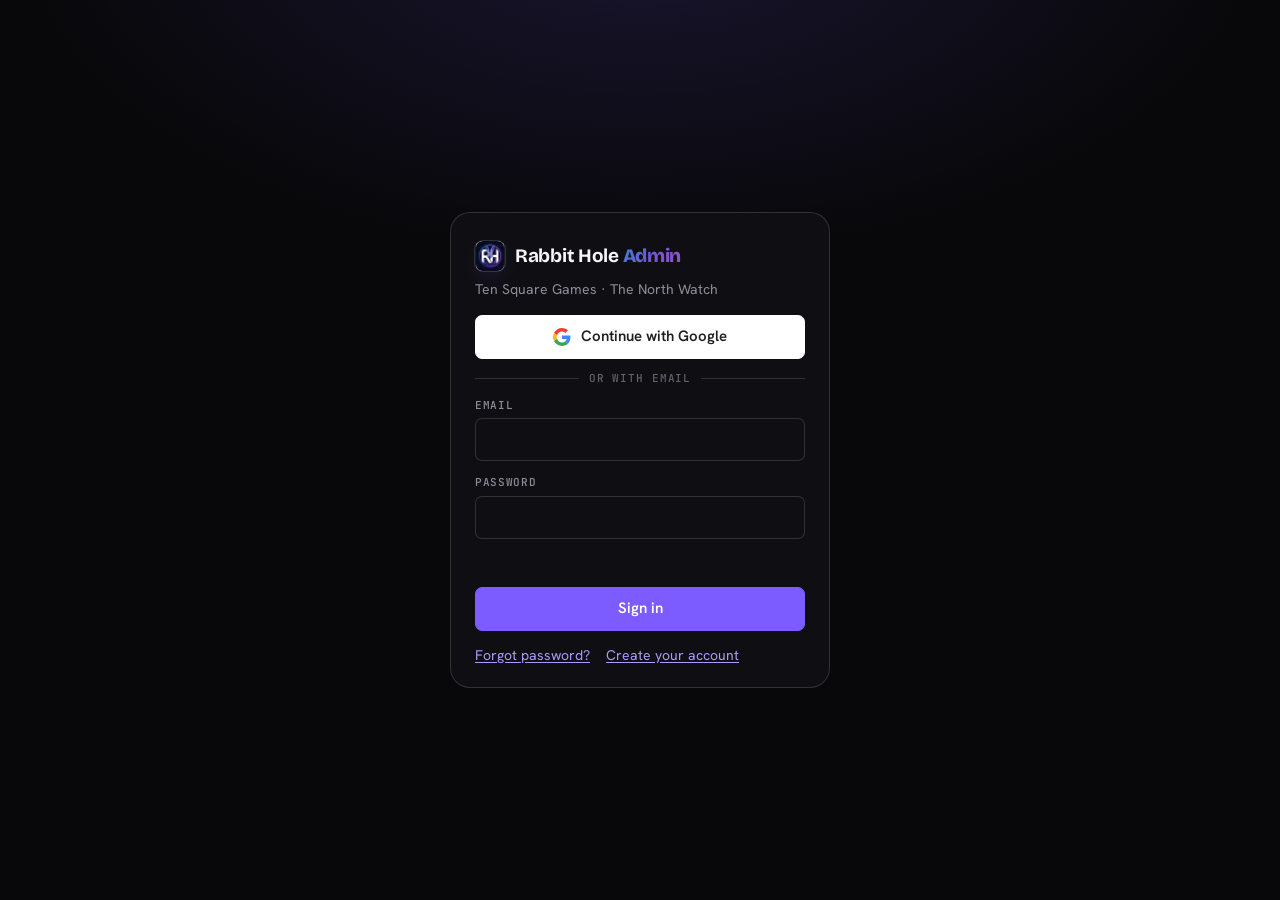
==== commit b9b60ad4: "admin: The North Watch's Rabbit Hole Admin at rabbit-hole.video/admin Built by tools/rh-admin-tnw/we" ====
--- a/admin/index.html
+++ b/admin/index.html
@@ -239,6 +239,9 @@
 .gate-dl[hidden] { display: none; }
 .gate-dl p, .rh-dl .dl-msg { margin: 8px 0 0; color: var(--rh-text-3); }
 .rh-dl-os a[aria-disabled] { opacity: 0.5; pointer-events: none; }
+.org-pick { display: flex; align-items: center; gap: 8px; font: 500 11px/1 var(--rh-mono); text-transform: uppercase; letter-spacing: 0.06em; color: var(--rh-text-3); }
+.org-pick[hidden] { display: none; }
+.org-pick select { font: 500 13px/1.3 var(--rh-body); text-transform: none; letter-spacing: 0; padding: 6px 8px; }
 </style>
 </head>
 <body>
@@ -265,15 +268,19 @@
   <a class="rh-lockup" href="#" onclick="return false"><span class="rh-icon" aria-hidden="true"></span><span class="rh-word">Rabbit Hole <b>Admin</b></span></a>
   <span class="grow"></span>
   
+  <label class="org-pick" id="orgPickL" hidden>Organisation <select id="orgPick"></select></label>
   <span class="me" id="me"></span>
   <button class="btn sm" id="dlBtn" hidden>Download Rabbit Hole</button>
   <button class="btn sm" id="signout" hidden>Sign out</button>
 <dialog class="rh-dl" id="nwDl" aria-labelledby="nwDlT"><b id="nwDlT">Download Rabbit Hole</b><p>The North Watch version. It keeps itself up to date for the people on this list.</p><div id="nwDlBody"></div><form method="dialog"><button>Close</button></form></dialog>
 </header>
 <main>
+  <div id="capBanner"></div>
   <div class="tabs" role="tablist">
     <button role="tab" data-tab="people" aria-selected="true">People</button>
+    <button role="tab" data-tab="types" aria-selected="false">Types</button>
     <button role="tab" data-tab="usage" aria-selected="false">Usage</button>
+    <button role="tab" data-tab="caps" aria-selected="false" hidden>Caps</button>
     <button role="tab" data-tab="keys" aria-selected="false">API keys</button>
     <button role="tab" data-tab="jira" aria-selected="false" hidden>Jira</button>
     <button role="tab" data-tab="games" aria-selected="false" hidden>Games</button>
@@ -282,7 +289,9 @@
     <button role="tab" data-tab="log" aria-selected="false">Log</button>
   </div>
   <section id="tab-people"></section>
+  <section id="tab-types" hidden></section>
   <section id="tab-usage" hidden></section>
+  <section id="tab-caps" hidden></section>
   <section id="tab-keys" hidden></section>
   <section id="tab-jira" hidden></section>
   <section id="tab-games" hidden></section>
@@ -301,7 +310,7 @@
 function esc(s) { return String(s == null ? '' : s).replace(/[&<>"']/g, function (c) { return { '&': '&amp;', '<': '&lt;', '>': '&gt;', '"': '&quot;', "'": '&#39;' }[c] }) }
 // rabbit-hole.video: signed in with Firebase (the accounts Rabbit Hole uses); each call goes to the
 // admin's API deployment with the ID token, and the admin answers only its own admins.
-var CFG = {"org":"The North Watch","key":"AIzaSyAJsIaH85pXipJLJ1X6g1BFuOL1D_IfMmw","api":"https://script.google.com/macros/s/AKfycbwH0U-UlwF5Zj1XxxVl9NydH6e_Uk2PJ7jPna2RTr1oyvyUYY_GzKqwOUoB6M88kfIaXw/exec","google":"https://script.google.com/macros/s/AKfycbxMIN1VFDJ2ebsNCSUxLcIgGAO9HW-sUttKg3WepCqvflQzfcluoPDRPUTPyStw8yIFqg/exec","project":"rabbit-hole-c05b3","authDomain":"rabbit-hole-c05b3.firebaseapp.com"}
+var CFG = {"org":"The North Watch","key":"AIzaSyAJsIaH85pXipJLJ1X6g1BFuOL1D_IfMmw","api":"https://script.google.com/macros/s/AKfycbwH0U-UlwF5Zj1XxxVl9NydH6e_Uk2PJ7jPna2RTr1oyvyUYY_GzKqwOUoB6M88kfIaXw/exec","google":"https://script.google.com/macros/s/AKfycbxMIN1VFDJ2ebsNCSUxLcIgGAO9HW-sUttKg3WepCqvflQzfcluoPDRPUTPyStw8yIFqg/exec","orgs":[{"id":"tsg","name":"Ten Square Games","api":"https://script.google.com/macros/s/AKfycbx8wUzqjLzkSR-eTkT0dPjMzBYegKQMCzCRioWJHztWUzGKtFByVorArwh9cut3ODru/exec"},{"id":"tnw","name":"The North Watch","api":"https://script.google.com/macros/s/AKfycbwH0U-UlwF5Zj1XxxVl9NydH6e_Uk2PJ7jPna2RTr1oyvyUYY_GzKqwOUoB6M88kfIaXw/exec"}],"project":"rabbit-hole-c05b3","authDomain":"rabbit-hole-c05b3.firebaseapp.com"}
 var STORE = 'rh_admin_auth'
 var FB = 'https://identitytoolkit.googleapis.com/v1/accounts'
 function readS() { try { var s = JSON.parse(localStorage.getItem(STORE) || 'null'); return s && s.refreshToken ? s : null } catch (e) { return null } }
@@ -340,11 +349,17 @@
     .then(function (j) { s.idToken = j.id_token; s.refreshToken = j.refresh_token || s.refreshToken; s.expiresAt = Date.now() + Number(j.expires_in || 3600) * 1000 - 60000; writeS(s); return s.idToken })
     .catch(function () { writeS(null); return null })
 }
+// The organisation whose admin is open: remembered per browser; Ten Square Games first.
+var ORG_KEY = 'rh_admin_org'
+function orgNow() {
+  var id = ''; try { id = localStorage.getItem(ORG_KEY) || '' } catch (e) { /* private window */ }
+  return CFG.orgs.filter(function (o) { return o.id === id })[0] || CFG.orgs[0]
+}
 function call(fn) {
   var args = Array.prototype.slice.call(arguments, 1)
   return idToken().then(function (tok) {
     if (!tok) { var e = new Error('Sign in again.'); gate(e.message, 'signin'); e.gated = true; throw e }
-    return fetch(CFG.api, { method: 'POST', headers: { 'Content-Type': 'text/plain;charset=utf-8' }, body: JSON.stringify({ action: 'admin', fn: fn, args: args, idToken: tok }) })
+    return fetch(orgNow().api, { method: 'POST', headers: { 'Content-Type': 'text/plain;charset=utf-8' }, body: JSON.stringify({ action: 'admin', fn: fn, args: args, idToken: tok }) })
       .then(function (r) { if (!r.ok) throw new Error('The admin did not answer (HTTP ' + r.status + '). Try again.'); return r.json() })
       .then(function (j) {
         if (j.ok) return j.result
@@ -380,6 +395,7 @@
   $('gate').hidden = false
   $('signout').hidden = true
   $('dlBtn').hidden = true
+  $('orgPickL').hidden = true
   var s = readS()
   if (s && !$('gEmail').value) $('gEmail').value = s.email
   setMsg(msg, reason ? 'bad' : '')
@@ -437,7 +453,16 @@
   $('gPass').setAttribute('autocomplete', m === 'create' ? 'new-password' : 'current-password')
   setMsg('')
 }
-$('gOrg').textContent = CFG.org
+$('gOrg').textContent = CFG.orgs.map(function (o) { return o.name }).join(' · ')
+$('orgPick').innerHTML = CFG.orgs.map(function (o) { return '<option value="' + o.id + '">' + esc(o.name) + '</option>' }).join('')
+$('orgPick').onchange = function () {
+  var sel = this, was = orgNow().id
+  if (S.dirty && !confirm('You have changes that are not saved. Switch organisation anyway?')) { sel.value = was; return }
+  try { localStorage.setItem(ORG_KEY, sel.value) } catch (e) { /* private window */ }
+  S.data = null; S.list = []; S.groups = []; S.dirty = false; S.usage = null; S.audit = null; S.edit = null
+  sel.disabled = true
+  reload().catch(function (e) { alert(String(e && e.message || e)) }).then(function () { sel.disabled = false })
+}
 $('gGoogle').onclick = function () {
   var btn = this; btn.disabled = true
   setMsg('Waiting for Google…')
@@ -487,19 +512,6 @@
   S.dirty = false; writeS(null); $('gPass').value = ''; gate('Signed out.')
 }
 
-// ── API keys: shown here, set on the Google page ──
-function renderKeys() {
-  var d = S.data, el = $('tab-keys')
-  var byName = {}; d.keys.forEach(function (k) { byName[k.name] = k })
-  var h = '<p class="intro">The AI keys Rabbit Hole hands to the people on the list with each hourly check. They are set on the Google admin page, signed in with your Google account, never on this page. Remove one there and it is gone from every Rabbit Hole at its next check.</p>' +
-    '<div class="bar"><a class="btn" href="' + esc(CFG.google) + '" target="_blank" rel="noopener">Set keys on the Google admin page</a><span class="dim">Open it where only ' + esc(d.owner) + ' is signed in to Google.</span></div>'
-  h += '<div class="card scroll"><table><thead><tr><th>Key</th><th>Value</th></tr></thead><tbody>' + d.catalog.keys.map(function (k) {
-    var s = byName[k.name] || {}
-    return '<tr class="keyrow"><td><b>' + esc(k.label) + '</b><span class="mono dim">' + esc(k.name) + '</span></td><td>' +
-      (s.set ? '<span class="pill ok">Set</span> <span class="mono">…' + esc(s.tail) + '</span>' + (s.at ? '<div class="dim" style="font-size:12px">' + when(s.at) + '</div>' : '') : '<span class="pill off">Not set</span>') + '</td></tr>'
-  }).join('') + '</tbody></table></div>'
-  el.innerHTML = h
-}
 var toastT
 function toast(msg, bad) { var t = $('toast'); t.textContent = msg; t.className = 'toast' + (bad ? ' bad' : ''); t.hidden = false; clearTimeout(toastT); toastT = setTimeout(function () { t.hidden = true }, bad ? 6000 : 2600) }
 function fail(e) { toast(String(e && e.message || e).replace(/^Exception: /, ''), true) }
@@ -522,10 +534,12 @@
 })
 function showTab(t) {
   document.querySelectorAll('.tabs button').forEach(function (b) { b.setAttribute('aria-selected', b.dataset.tab === t ? 'true' : 'false') })
-  ;['people', 'usage', 'keys', 'jira', 'games', 'pipeline', 'feedback', 'log'].forEach(function (x) { $('tab-' + x).hidden = x !== t })
+  ;['people', 'types', 'usage', 'caps', 'keys', 'jira', 'games', 'pipeline', 'feedback', 'log'].forEach(function (x) { $('tab-' + x).hidden = x !== t })
+  if (t === 'types') renderTypes()
   if (t === 'games') renderGames()
   if (t === 'pipeline') renderPipelineHost()
   if (t === 'usage' && !S.usage) loadUsage()
+  if (t === 'caps') renderCaps()
   if (t === 'jira') loadJira()
   if (t === 'feedback') loadFeedback()
   if (t === 'log') loadAudit()
@@ -537,7 +551,13 @@
 function levelRole(level) { return level === 'admin' ? 'admin' : level === 'power' ? 'power' : 'user' }
 function roleModules(role) { return S.data.catalog.modules.filter(function (m) { return m.roles.indexOf(role) >= 0 }).map(function (m) { return m.id }) }
 function appOn(p) { return p.status !== 'suspended' && (p.level === 'admin' || !!p.app) }
-function modsOf(p) { return !appOn(p) ? [] : Array.isArray(p.m) ? p.m : roleModules(levelRole(p.level)) }
+function typeOfP(p) { return p.type ? (S.data.types || []).filter(function (t) { return t.id === p.type })[0] || null : null }
+function modsOf(p) {
+  if (!appOn(p)) return []
+  if (Array.isArray(p.m)) return p.m
+  var t = typeOfP(p)
+  return t && Array.isArray(t.m) ? t.m.slice() : roleModules(levelRole(p.level))
+}
 function markDirty() { S.dirty = true; var m = $('pmsg'); if (m) m.textContent = 'Not saved yet.' }
 
 function renderPeople() {
@@ -555,12 +575,12 @@
     '</div>'
   html += '<div class="bar">' + (d.hasDam ? '<label class="dim" for="rpany">Creative report</label><select id="rpany"><option value="1"' + (d.settings.reportAnyone ? ' selected' : '') + '>Anyone with a ' + esc(d.org) + ' account</option><option value="0"' + (d.settings.reportAnyone ? '' : ' selected') + '>Only people with Report ticked</option></select>' : '') +
     '<span class="grow"></span><input type="search" id="find" placeholder="Find" style="width:180px"></div>'
-  html += '<div class="card scroll"><table class="ppl"><thead><tr><th>Person</th><th>Access</th>' + (dam ? '<th class="c">Analytics</th><th class="c">Report</th>' : '') + '<th class="c">Local app</th><th class="c" title="The Creative Command Center — yours until you tick someone">CCC</th><th class="c" title="Gets Growth Daily, the daily newsletter">Growth Daily</th>' + (d.orgId === 'tsg' ? '<th class="c" title="Asks the Pipeline for work in Chrome or the phone app, and reviews and approves their own orders">Pipeline</th><th class="c" title="Sees and decides on every Pipeline order">Pipeline: all</th><th class="c" title="Can send work from the phone app and the Pipeline page to their own Rabbit Hole computers, not only the RH Server">Own computers</th><th class="c" title="Reviews cut and motion by hand. Everyone else: once their brief is approved, the cut and motion approve themselves up to Finishing, and they click Done.">Manual review</th><th class="c" title="Sees Future development, the creative growth plan, in the top bar and the iPhone app — yours until you tick someone">Future</th>' : '') + (dam ? '<th>DAM groups</th>' : '') + '<th>Modules</th><th class="hide-sm">Last seen</th><th></th></tr></thead><tbody id="ppl">'
+  html += '<div class="card scroll"><table class="ppl"><thead><tr><th>Person</th><th>Access</th><th>Type</th>' + (dam ? '<th class="c">Analytics</th><th class="c">Report</th>' : '') + '<th class="c">Local app</th><th class="c" title="The Creative Command Center — yours until you tick someone">CCC</th><th class="c" title="Gets Growth Daily, the daily newsletter">Growth Daily</th>' + (d.orgId === 'tsg' ? '<th class="c" title="Asks the Pipeline for work in Chrome or the phone app, and reviews and approves their own orders">Pipeline</th><th class="c" title="Sees and decides on every Pipeline order">Pipeline: all</th><th class="c" title="Can send work from the phone app and the Pipeline page to their own Rabbit Hole computers, not only the RH Server">Own computers</th><th class="c" title="Can also produce on their own computer. Without it every job they send goes to the RH Server, queued if it is away. Yours always.">Run locally</th><th class="c" title="Reviews cut and motion by hand. Everyone else: once their brief is approved, the cut and motion approve themselves up to Finishing, and they click Done.">Manual review</th><th class="c" title="Sees Future development, the creative growth plan, in the top bar and the iPhone app — yours until you tick someone">Future</th>' : '') + (dam ? '<th>DAM groups</th>' : '') + '<th>Modules</th><th class="hide-sm">Last seen</th><th></th></tr></thead><tbody id="ppl">'
   list.forEach(function (p, i) {
     var seen = p.seen ? when(p.seen.at) + (p.seen.v ? ' <span class="mono dim">' + esc(p.seen.v) + '</span>' : '') : '<span class="dim">never</span>'
     var who = '<td class="who"><b>' + esc(p.name || p.e.split('@')[0]) + (p.owner ? ' <span class="pill admin">Owner</span>' : '') + (p.status === 'suspended' ? ' <span class="pill off">Suspended</span>' : '') + '</b><span>' + esc(p.e) + '</span></td>'
     if (p.owner) {
-      html += '<tr data-i="' + i + '">' + who + '<td><span class="pill admin">Admin</span></td>' + (dam ? '<td class="c">✓</td><td class="c">✓</td>' : '') + '<td class="c">✓</td><td class="c">✓</td><td class="c">✓</td>' + (d.orgId === 'tsg' ? '<td class="c">✓</td><td class="c">✓</td><td class="c">✓</td><td class="c">✓</td>' : '') + (dam ? '<td class="dim">every folder</td>' : '') +
+      html += '<tr data-i="' + i + '">' + who + '<td><span class="pill admin">Admin</span></td><td class="dim">—</td>' + (dam ? '<td class="c">✓</td><td class="c">✓</td>' : '') + '<td class="c">✓</td><td class="c">✓</td><td class="c">✓</td>' + (d.orgId === 'tsg' ? '<td class="c">✓</td><td class="c">✓</td><td class="c">✓</td><td class="c">✓</td><td class="c">✓</td>' : '') + (dam ? '<td class="dim">every folder</td>' : '') +
         '<td><button class="lnk" data-mods="' + i + '">' + (Array.isArray(p.m) ? 'Custom · ' + p.m.length : 'Everything') + '</button></td><td class="hide-sm">' + seen + '</td><td class="dim">can’t be removed</td></tr>'
       return
     }
@@ -569,12 +589,13 @@
     // not given by the access level: ticked per person, admins included
     var tick = function (k, label) { return '<td class="c"><input type="checkbox" data-k="' + k + '" data-i="' + i + '"' + (p[k] ? ' checked' : '') + ' aria-label="' + label + ' for ' + esc(p.e) + '"></td>' }
     var gchips = S.groups.length ? S.groups.map(function (g) { return '<button class="gchip' + ((p.g || []).indexOf(g.id) >= 0 ? ' on' : '') + '" data-ug="' + i + '" data-g="' + esc(g.id) + '">' + esc(g.name) + '</button>' }).join('') : '<span class="dim">no groups</span>'
+    var typeSel = '<td><select data-type="' + i + '" aria-label="Type for ' + esc(p.e) + '"><option value="">None</option>' + (d.types || []).map(function (t) { return '<option value="' + esc(t.id) + '"' + (p.type === t.id ? ' selected' : '') + '>' + esc(t.name) + '</option>' }).join('') + '</select></td>'
     html += '<tr data-i="' + i + '">' + who +
       '<td><select data-level="' + i + '" aria-label="Access for ' + esc(p.e) + '">' + ['none', 'user', 'power', 'admin'].filter(function (l) { return dam || l !== 'none' || p.level === 'none' }).map(function (l) { return '<option value="' + l + '"' + (p.level === l ? ' selected' : '') + '>' + LEVEL_LABEL[l] + '</option>' }).join('') + '</select></td>' +
-      (dam ? box('an') + box('rp') : '') + box('app') + tick('cc', 'Creative Command Center (CCC)') + tick('nl', 'Growth Daily newsletter') +
-      (d.orgId === 'tsg' ? (adm ? '<td class="c"><input type="checkbox" checked disabled title="Admins have the whole Pipeline" aria-label="Pipeline for ' + esc(p.e) + '"></td><td class="c"><input type="checkbox" checked disabled title="Admins see and decide on every order" aria-label="Pipeline: all for ' + esc(p.e) + '"></td><td class="c"><input type="checkbox" checked disabled title="Admins can use their own computers" aria-label="Own computers for ' + esc(p.e) + '"></td>' : tick('pr', 'Pipeline') + tick('pa', 'Pipeline: all') + tick('pl', 'Own computers')) + (p.e === d.owner ? '<td class="c"><input type="checkbox" checked disabled title="The owner always reviews by hand" aria-label="Manual review for ' + esc(p.e) + '"></td>' : tick('mr', 'Manual review')) + (d.me === d.owner ? tick('fd', 'Future development') : '<td class="c"><input type="checkbox"' + (p.fd ? ' checked' : '') + ' disabled title="Only the owner shares Future development" aria-label="Future development for ' + esc(p.e) + '"></td>') : '') +
+      typeSel + (dam ? box('an') + box('rp') : '') + box('app') + tick('cc', 'Creative Command Center (CCC)') + tick('nl', 'Growth Daily newsletter') +
+      (d.orgId === 'tsg' ? (adm ? '<td class="c"><input type="checkbox" checked disabled title="Admins have the whole Pipeline" aria-label="Pipeline for ' + esc(p.e) + '"></td><td class="c"><input type="checkbox" checked disabled title="Admins see and decide on every order" aria-label="Pipeline: all for ' + esc(p.e) + '"></td><td class="c"><input type="checkbox" checked disabled title="Admins can use their own computers" aria-label="Own computers for ' + esc(p.e) + '"></td>' : tick('pr', 'Pipeline') + tick('pa', 'Pipeline: all') + '<td class="c"><input type="checkbox" checked disabled title="Everyone can use their own computers" aria-label="Own computers for ' + esc(p.e) + '"></td>') + '<td class="c"><input type="checkbox" checked disabled title="Everyone runs on their own computer; the RH Server is a choice" aria-label="Run locally for ' + esc(p.e) + '"></td>' + (p.e === d.owner ? '<td class="c"><input type="checkbox" checked disabled title="The owner always reviews by hand" aria-label="Manual review for ' + esc(p.e) + '"></td>' : tick('mr', 'Manual review')) + (d.me === d.owner ? tick('fd', 'Future development') : '<td class="c"><input type="checkbox"' + (p.fd ? ' checked' : '') + ' disabled title="Only the owner shares Future development" aria-label="Future development for ' + esc(p.e) + '"></td>') : '') +
       (dam ? '<td><div class="chips">' + (adm || p.level === 'power' ? '<span class="dim">every folder</span>' : gchips) + '</div></td>' : '') +
-      '<td>' + (appOn(p) ? '<button class="lnk" data-mods="' + i + '">' + (Array.isArray(p.m) ? 'Custom · ' + p.m.length : 'The level’s · ' + modsOf(p).length) + '</button>' : '<span class="dim">no app</span>') + '</td>' +
+      '<td>' + (appOn(p) ? '<button class="lnk" data-mods="' + i + '">' + (Array.isArray(p.m) ? 'Custom · ' + p.m.length : (p.type && typeOfP(p) && Array.isArray(typeOfP(p).m) ? 'The type’s · ' : 'The level’s · ') + modsOf(p).length) + '</button>' : '<span class="dim">no app</span>') + '</td>' +
       '<td class="hide-sm">' + seen + '</td>' +
       '<td><button class="btn danger sm" data-rm="' + i + '" aria-label="Remove ' + esc(p.e) + '">Remove</button></td></tr>'
   })
@@ -599,6 +620,16 @@
     document.querySelectorAll('#ppl tr').forEach(function (tr) { tr.hidden = q && tr.textContent.toLowerCase().indexOf(q) < 0 })
   }
   document.querySelectorAll('#ppl [data-level]').forEach(function (s) { s.onchange = function () { list[+s.dataset.level].level = s.value; markDirty(); renderPeople() } })
+  document.querySelectorAll('#ppl [data-type]').forEach(function (s) {
+    s.onchange = function () {
+      var p = list[+s.dataset.type], t = (S.data.types || []).filter(function (x) { return x.id === s.value })[0]
+      p.type = s.value
+      // the type's ticks are copied onto the person once; each can still be changed by hand
+      if (t) Object.keys(t.flags || {}).forEach(function (k) { p[k] = !!t.flags[k] })
+      if (t && Array.isArray(t.m) && Array.isArray(p.m)) p.m = null // the type decides, unless a custom list is chosen again
+      markDirty(); renderPeople()
+    }
+  })
   document.querySelectorAll('#ppl [data-k]').forEach(function (c) { c.onchange = function () { list[+c.dataset.i][c.dataset.k] = c.checked; markDirty(); renderPeople() } })
   document.querySelectorAll('#ppl [data-ug]').forEach(function (b) {
     b.onclick = function () { var p = list[+b.dataset.ug], g = b.dataset.g; p.g = p.g || []; var k = p.g.indexOf(g); if (k >= 0) p.g.splice(k, 1); else p.g.push(g); markDirty(); renderPeople() }
@@ -614,7 +645,7 @@
     var level = $('newlevel').value, an = !!$('newan') && $('newan').checked, rp = !!$('newrp') && $('newrp').checked, app = $('newapp').checked, n = 0
     String($('newpeople').value || '').split(/[\s,;]+/).map(function (x) { return x.trim().toLowerCase() }).filter(function (x) { return /^[^@\s]+@[^@\s]+$/.test(x) }).forEach(function (e) {
       if (list.some(function (p) { return p.e === e })) return
-      list.push({ e: e, name: '', level: level, an: an, rp: rp, app: app, g: [], m: null, status: 'active', note: '' }); n++
+      list.push({ e: e, name: '', level: level, an: an, rp: rp, app: app, lc: false, type: '', g: [], m: null, status: 'active', note: '' }); n++
     })
     $('newpeople').value = ''
     if (n) { markDirty(); renderPeople(); toast('Added ' + n + ' — press Save people') }
@@ -646,6 +677,60 @@
       call('saveGroups', S.groups.filter(function (g) { return g.id !== id })).then(function (d) { apply(d); toast('Group deleted') }).catch(fail)
     }
   })
+}
+
+// ── Types: named presets of modules and ticks for the Type column on People ──
+var TYPE_TICKS = [['an', 'Analytics page'], ['rp', 'Report page'], ['cc', 'CCC'], ['nl', 'Growth Daily'], ['pr', 'Pipeline'], ['pa', 'Pipeline: all'], ['pl', 'Own computers'], ['lc', 'Run locally'], ['mr', 'Manual review']]
+function renderTypes() {
+  var d = S.data, el = $('tab-types'); if (!d) return
+  if (!S.types) S.types = JSON.parse(JSON.stringify(d.types || []))
+  var types = S.types, cat = d.catalog
+  var groups = []
+  cat.modules.forEach(function (m) { if (groups.indexOf(m.group) < 0) groups.push(m.group) })
+  var used = function (t) { return (S.data.people || []).filter(function (p) { return p.type === t.id }).length }
+  var h = '<p class="dim" style="margin:0 0 12px">A type is a named preset: the modules in the app and some ticks. Pick one in the Type column on People, then change anything for that person by hand. The ticks are copied when the type is picked; the modules follow the type until you choose a custom list for the person. Full is today’s access (the level’s modules).</p>'
+  types.forEach(function (t, i) {
+    var full = t.id === 'full', n = t.id ? used(t) : 0
+    h += '<section class="card" style="padding:14px 16px;margin-bottom:12px"><div class="bar"><input type="text" data-tn="' + i + '" value="' + esc(t.name) + '" maxlength="40" aria-label="Type name" style="width:220px"><span class="dim">' + (n ? n + (n === 1 ? ' person' : ' people') : 'nobody yet') + '</span><span class="grow"></span>' +
+      (full ? '<span class="dim">Always there</span>' : '<button class="btn danger sm" data-td="' + i + '"' + (n ? ' disabled title="Move the people on it to another type first"' : '') + '>Delete</button>') + '</div>'
+    if (full) h += '<p class="dim" style="margin:8px 0 0">Modules: the person’s level decides (Admin everything, Power every released, User the ones you give). Ticks as set per person.</p>'
+    else {
+      h += '<div class="mods" style="margin-top:8px">' + groups.map(function (g) {
+        return '<div><h4>' + esc(g) + '</h4>' + cat.modules.filter(function (m) { return m.group === g }).map(function (m) {
+          return '<label><input type="checkbox" data-tm="' + i + '" data-m="' + esc(m.id) + '"' + ((t.m || []).indexOf(m.id) >= 0 ? ' checked' : '') + '> ' + esc(m.label) + (m.beta ? ' <span class="pill beta">Beta</span>' : '') + '</label>'
+        }).join('') + '</div>'
+      }).join('') + '</div>'
+      h += '<div class="chips" style="margin-top:8px">' + TYPE_TICKS.filter(function (k) { return d.orgId === 'tsg' || ['pr', 'pa', 'pl', 'lc', 'mr'].indexOf(k[0]) < 0 }).map(function (k) {
+        return '<label class="check"><input type="checkbox" data-tf="' + i + '" data-k="' + k[0] + '"' + (t.flags && t.flags[k[0]] ? ' checked' : '') + '> ' + esc(k[1]) + '</label>'
+      }).join('') + '</div><p class="dim" style="margin:6px 0 0">Ticked ticks are given when the type is picked; unticked ones are switched off.</p>'
+    }
+    h += '</section>'
+  })
+  h += '<div class="bar"><input id="newtype" type="text" placeholder="New type, e.g. Reviewer" style="width:240px" maxlength="40"><button class="btn" id="addtype">Add type</button><span class="grow"></span><button class="btn primary" id="savetypes">Save types</button><span class="dim" id="tmsg">' + (S.typesDirty ? 'Not saved yet.' : types.length + ' types') + '</span></div>'
+  el.innerHTML = h
+  var dirty = function () { S.typesDirty = true; $('tmsg').textContent = 'Not saved yet.' }
+  el.querySelectorAll('[data-tn]').forEach(function (x) { x.oninput = function () { types[+x.dataset.tn].name = x.value; dirty() } })
+  el.querySelectorAll('[data-tm]').forEach(function (x) {
+    x.onchange = function () { var t = types[+x.dataset.tm], id = x.dataset.m; t.m = (t.m || []).filter(function (y) { return y !== id }); if (x.checked) t.m.push(id); dirty() }
+  })
+  el.querySelectorAll('[data-tf]').forEach(function (x) {
+    x.onchange = function () { var t = types[+x.dataset.tf]; t.flags = t.flags || {}; t.flags[x.dataset.k] = x.checked; dirty() }
+  })
+  el.querySelectorAll('[data-td]').forEach(function (b) {
+    b.onclick = function () {
+      if (b.dataset.sure !== '1') { b.dataset.sure = '1'; b.textContent = 'Delete?'; return }
+      types.splice(+b.dataset.td, 1); S.typesDirty = true; renderTypes()
+    }
+  })
+  $('addtype').onclick = function () {
+    var n = $('newtype').value.trim(); if (!n) return
+    types.push({ id: '', name: n, m: [], flags: {} }); S.typesDirty = true; renderTypes()
+  }
+  $('newtype').onkeydown = function (ev) { if (ev.key === 'Enter') $('addtype').click() }
+  $('savetypes').onclick = function () {
+    var btn = this; btn.disabled = true; $('tmsg').textContent = 'Saving…'
+    call('saveTypes', types).then(function (d2) { S.typesDirty = false; S.types = null; var keep = S.dirty; apply(d2); S.dirty = keep; renderTypes(); toast('Types saved') }).catch(function (e) { btn.disabled = false; $('tmsg').textContent = 'Not saved yet.'; fail(e) })
+  }
 }
 
 // ── One person: name, note, suspend, and modules beyond their level's ──
@@ -687,7 +772,7 @@
   $('pClose').onclick = closePanel
   function readPanel() { p.name = $('pName').value.trim(); p.note = $('pNote').value; if ($('pSusp')) p.status = $('pSusp').checked ? 'suspended' : 'active' }
   if ($('pSusp')) $('pSusp').onchange = function () { readPanel(); renderPanel() }
-  if ($('pCustom')) $('pCustom').onchange = function () { readPanel(); p.m = this.checked ? roleModules(levelRole(p.level)) : null; renderPanel() }
+  if ($('pCustom')) $('pCustom').onchange = function () { readPanel(); p.m = this.checked ? modsOf(p).slice() : null; renderPanel() }
   document.querySelectorAll('#panel input[data-m]').forEach(function (cb) {
     cb.onchange = function () { var id = this.dataset.m; p.m = (p.m || []).filter(function (x) { return x !== id }); if (this.checked) p.m.push(id) }
   })
@@ -786,7 +871,7 @@
   }
 }
 
-function renderKeysOnGoogle_() {
+function renderKeys() {
   var d = S.data, el = $('tab-keys')
   var byName = {}; d.keys.forEach(function (k) { byName[k.name] = k })
   var labelOf = {}; d.catalog.modules.forEach(function (m) { labelOf[m.id] = m.label })
@@ -894,11 +979,14 @@
   var gt = document.querySelector('.tabs [data-tab="games"]'); if (gt) gt.hidden = d.orgId !== 'tsg'
   var pt = document.querySelector('.tabs [data-tab="pipeline"]'); if (pt) pt.hidden = d.orgId !== 'tsg'
   var ft = document.querySelector('.tabs [data-tab="feedback"]'); if (ft) ft.hidden = !d.feedback
+  var ct = document.querySelector('.tabs [data-tab="caps"]'); if (ct) ct.hidden = !d.caps
+  S.capsDraft = null; renderCapBanner(); if (!$('tab-caps').hidden) renderCaps()
   // the top bar's ticked pages for whoever is looking: Future development (its own page since 2026-10-22), the CCC, Growth Daily
   var mine = (d.people || []).filter(function (p) { return p.e === d.me })[0], pg = (mine && mine.effective && mine.effective.pages) || {}
   var has = { future: !!(d.future && d.orgId === 'tsg'), command: !!pg.commandCenter, newsletter: !!pg.newsletter }
   document.querySelectorAll('.rh-suite [data-gate]').forEach(function (g) { g.hidden = !has[g.getAttribute('data-gate')] })
   S.games = null
+  if (!S.typesDirty) S.types = null
   renderPeople(); renderKeys()
 }
 // ── Pipeline: the team's host (Phone.gs) ─────────────────────────────────────
@@ -966,25 +1054,25 @@
 
 // ── Feedback: what people told the support chat in Rabbit Hole (Code.gs feedbackList) ──
 // One list for everybody, whichever organisation they signed in with; each ticket has a status and a note kept here.
-var FB = { items: null, statuses: [], filter: 'open', open: null, files: {} }
+var FBK = { items: null, statuses: [], filter: 'open', open: null, files: {} }
 var FB_LABEL = { 'new': 'New', looking: 'Looking', waiting: 'Waiting for go', fixed: 'Fixed', wontfix: 'Won\'t fix' }
 function fbSeverity(t) { return '<span class="pill ' + (t.severity === 'stuck' ? 'none' : t.severity === 'cosmetic' ? '' : 'custom') + '">' + esc(t.severity || 'degraded') + '</span>' }
 function loadFeedback() {
   var el = $('tab-feedback')
-  if (!FB.items) el.innerHTML = '<div class="empty">Loading the tickets…</div>'
-  return call('feedbackList', 60).then(function (r) { FB.items = r.tickets || []; FB.statuses = r.statuses || []; renderFeedback() })
+  if (!FBK.items) el.innerHTML = '<div class="empty">Loading the tickets…</div>'
+  return call('feedbackList', 60).then(function (r) { FBK.items = r.tickets || []; FBK.statuses = r.statuses || []; renderFeedback() })
     .catch(function (e) { el.innerHTML = '<div class="empty">' + esc(String(e && e.message || e)) + '</div>' })
 }
 function renderFeedback() {
-  var el = $('tab-feedback'), all = FB.items || []
-  var shown = all.filter(function (t) { return FB.filter === 'all' ? true : FB.filter === 'open' ? (t.status === 'new' || t.status === 'looking' || t.status === 'waiting') : t.status === FB.filter })
+  var el = $('tab-feedback'), all = FBK.items || []
+  var shown = all.filter(function (t) { return FBK.filter === 'all' ? true : FBK.filter === 'open' ? (t.status === 'new' || t.status === 'looking' || t.status === 'waiting') : t.status === FBK.filter })
   var counts = {}; all.forEach(function (t) { counts[t.status] = (counts[t.status] || 0) + 1 })
   var bar = ['open', 'new', 'looking', 'waiting', 'fixed', 'wontfix', 'all'].map(function (f) {
     var n = f === 'all' ? all.length : f === 'open' ? all.filter(function (t) { return ['new', 'looking', 'waiting'].indexOf(t.status) >= 0 }).length : (counts[f] || 0)
-    return '<button class="btn sm' + (FB.filter === f ? ' primary' : '') + '" data-fbf="' + f + '">' + (f === 'open' ? 'Open' : f === 'all' ? 'All' : FB_LABEL[f]) + ' ' + n + '</button>'
+    return '<button class="btn sm' + (FBK.filter === f ? ' primary' : '') + '" data-fbf="' + f + '">' + (f === 'open' ? 'Open' : f === 'all' ? 'All' : FB_LABEL[f]) + ' ' + n + '</button>'
   }).join(' ')
   var cards = shown.length ? shown.map(function (t) {
-    var open = FB.open === t.id
+    var open = FBK.open === t.id
     var head = '<div style="display:flex;gap:10px;align-items:center;cursor:pointer" data-fbo="' + esc(t.id) + '">' + fbSeverity(t) +
       '<strong style="flex:1;min-width:0">' + esc(t.title || 'Problem report') + '</strong>' +
       '<span class="pill ' + (t.status === 'fixed' ? 'ok' : t.status === 'wontfix' ? 'off' : '') + '">' + esc(FB_LABEL[t.status] || t.status) + '</span></div>' +
@@ -995,10 +1083,10 @@
     }).join('')
     var files = (t.files || []).map(function (f) { return '<button class="btn sm" data-fbfile="' + esc(t.id) + '|' + esc(f) + '">' + esc(f) + '</button>' }).join(' ') +
       ' <button class="btn sm" data-fbfile="' + esc(t.id) + '|transcript.json">Chat</button> <button class="btn sm" data-fbfile="' + esc(t.id) + '|diag.log">Log errors</button>'
-    var shownFiles = (FB.files[t.id] || []).map(function (f) {
+    var shownFiles = (FBK.files[t.id] || []).map(function (f) {
       return f.dataUrl ? '<div style="margin-top:8px"><img src="' + f.dataUrl + '" style="max-width:100%;border-radius:8px;border:1px solid var(--rh-line)"></div>' : '<pre style="margin-top:8px;white-space:pre-wrap;max-height:260px;overflow:auto;background:var(--rh-s2);padding:10px;border-radius:8px;font-size:12px">' + esc(f.text || '') + '</pre>'
     }).join('')
-    var sel = '<select id="fbs">' + FB.statuses.map(function (x) { return '<option value="' + x + '"' + (x === t.status ? ' selected' : '') + '>' + esc(FB_LABEL[x] || x) + '</option>' }).join('') + '</select>'
+    var sel = '<select id="fbs">' + FBK.statuses.map(function (x) { return '<option value="' + x + '"' + (x === t.status ? ' selected' : '') + '>' + esc(FB_LABEL[x] || x) + '</option>' }).join('') + '</select>'
     return '<div class="card" style="padding:12px 14px;margin-bottom:8px;border-color:var(--rh-accent)">' + head + rows +
       '<div style="margin-top:10px;display:flex;gap:6px;flex-wrap:wrap">' + files + '</div>' + shownFiles +
       '<div style="margin-top:12px;display:flex;gap:8px;align-items:center;flex-wrap:wrap">' + sel + '<input type="text" id="fbn" style="flex:1;min-width:200px" placeholder="Note (kept here)" value="' + esc(t.note || '') + '"><button class="btn primary sm" data-fbsave="' + esc(t.id) + '">Save</button></div></div>'
@@ -1007,21 +1095,108 @@
 }
 $('tab-feedback').addEventListener('click', function (ev) {
   var t = ev.target.closest('[data-fbf],[data-fbo],[data-fbfile],[data-fbsave]'); if (!t) return
-  if (t.dataset.fbf) { if (t.dataset.fbf === 'refresh') { FB.items = null; loadFeedback(); return } FB.filter = t.dataset.fbf; FB.open = null; renderFeedback(); return }
-  if (t.dataset.fbo) { FB.open = FB.open === t.dataset.fbo ? null : t.dataset.fbo; renderFeedback(); return }
+  if (t.dataset.fbf) { if (t.dataset.fbf === 'refresh') { FBK.items = null; loadFeedback(); return } FBK.filter = t.dataset.fbf; FBK.open = null; renderFeedback(); return }
+  if (t.dataset.fbo) { FBK.open = FBK.open === t.dataset.fbo ? null : t.dataset.fbo; renderFeedback(); return }
   if (t.dataset.fbfile) {
     var p = t.dataset.fbfile.split('|'); t.disabled = true
-    call('feedbackFile', p[0], p[1]).then(function (f) { (FB.files[p[0]] = FB.files[p[0]] || []).push(f); renderFeedback() }).catch(function (e) { t.disabled = false; alert(String(e && e.message || e)) })
+    call('feedbackFile', p[0], p[1]).then(function (f) { (FBK.files[p[0]] = FBK.files[p[0]] || []).push(f); renderFeedback() }).catch(function (e) { t.disabled = false; alert(String(e && e.message || e)) })
     return
   }
   if (t.dataset.fbsave) {
     var id = t.dataset.fbsave; t.disabled = true
     call('feedbackSet', id, $('fbs').value, $('fbn').value).then(function () {
-      var it = FB.items.filter(function (x) { return x.id === id })[0]; if (it) { it.status = $('fbs').value; it.note = $('fbn').value }
+      var it = FBK.items.filter(function (x) { return x.id === id })[0]; if (it) { it.status = $('fbs').value; it.note = $('fbn').value }
       renderFeedback()
     }).catch(function (e) { t.disabled = false; alert(String(e && e.message || e)) })
   }
 })
+
+// ── Caps: a monthly limit on the joint AI spend of chosen people (Code.gs 'Monthly spend caps'; North Watch only) ──
+// A cap sums every provider and model for its members, calendar month to date (UTC). Reaching it takes the AI keys out of
+// their next lease; the owner raises it here. A member can overshoot by what one lease interval spends (keys already
+// leased last up to a day), so it is a brake, not a hard ceiling.
+function capUsd(n) { return '$' + Number(n || 0).toFixed(2) }
+function capColor(state) { return state === 'capped' ? 'var(--rh-bad)' : state === 'warn' ? 'var(--rh-warn)' : 'var(--rh-good)' }
+function capBar(c) {
+  return '<div style="height:8px;border-radius:99px;background:var(--rh-s3);overflow:hidden"><div style="height:100%;width:' + Math.min(100, c.pct) + '%;background:' + capColor(c.state) + '"></div></div>'
+}
+function capRaiseRow(c, id) {
+  return '<span class="dim">Raise to $</span> <input type="text" inputmode="decimal" size="7" data-raise-to="' + id + '" placeholder="' + Math.ceil(c.limitUsd + 1) + '"> ' +
+    '<button class="btn primary sm" data-raise="' + id + '">Raise</button> <button class="btn sm" data-raise-add="' + id + '" data-amt="100">+ $100</button>'
+}
+function renderCapBanner() {
+  var el = $('capBanner'), d = S.data
+  if (!d || !d.caps || !d.caps.owner) { el.innerHTML = ''; return }
+  var h = ''
+  d.caps.items.filter(function (c) { return c.state !== 'ok' }).forEach(function (c) {
+    var hit = c.state === 'capped'
+    h += '<div class="card" role="alert" style="padding:14px 16px;border-color:' + capColor(c.state) + ';display:flex;flex-wrap:wrap;gap:10px;align-items:center">' +
+      '<div style="flex:1 1 280px"><b>' + esc(c.name) + '</b> ' + (hit ? 'reached ' : 'is at ') + capUsd(c.spentUsd) + ' of ' + capUsd(c.limitUsd) + ' this month' + (hit ? '. Its members get no AI keys until you raise it, or until ' + esc(c.resetsOn) + '.' : ' (' + c.pct + '%).') + '</div>' +
+      '<div>' + capRaiseRow(c, c.id) + ' <button class="btn sm" data-leave="' + c.id + '">Leave it</button></div></div>'
+  })
+  el.innerHTML = h
+  el.style.display = h ? 'flex' : 'none'; el.style.flexDirection = 'column'; el.style.gap = '10px'
+}
+function capsRaise(id, to, add) {
+  var o = to ? { to: Number(String(to).replace(/[$,\s]/g, '')) } : { add: add }
+  call('raiseCap', id, o).then(function (v) { S.data.caps = v; S.capsDraft = null; renderCapBanner(); if (!$('tab-caps').hidden) renderCaps(); toast('Raised') }).catch(fail)
+}
+$('capBanner').addEventListener('click', function (ev) {
+  var b = ev.target.closest('button'); if (!b) return
+  if (b.dataset.leave) { $('capBanner').innerHTML = ''; return }
+  var id = b.dataset.raise || b.dataset.raiseAdd; if (!id) return
+  var to = b.dataset.raise ? $('capBanner').querySelector('[data-raise-to="' + id + '"]').value.trim() : ''
+  capsRaise(id, to, b.dataset.raiseAdd ? Number(b.dataset.amt) : 0)
+})
+function renderCaps() {
+  var d = S.data, el = $('tab-caps'); if (!d || !d.caps) return
+  var cp = d.caps, mine = cp.owner
+  if (!S.capsDraft) S.capsDraft = JSON.parse(JSON.stringify(cp.items))
+  var people = (d.people || []).filter(function (p) { return !p.owner })
+  var h = '<p class="intro">A cap limits what chosen people spend together on AI, all providers and models added up, for the calendar month so far (UTC). At 80% you see a warning here; at the limit the next sign-in of each member comes without AI keys and you get an email and a prompt at the top of this page. Raising the limit lifts it at once. A member can spend a little past the limit: keys already handed out last up to a day, and usage is reported with each renewal. It resets on ' + esc(cp.resetsOn) + '. You are never capped.</p>'
+  if (!mine) h += '<p class="intro"><b>Only the owner can change caps.</b></p>'
+  S.capsDraft.forEach(function (c, i) {
+    var saved = cp.items.filter(function (x) { return x.id === c.id })[0]
+    h += '<div class="card" style="padding:16px;display:flex;flex-direction:column;gap:12px" data-cap="' + i + '">'
+    h += '<div class="bar"><input type="text" data-f="name" value="' + esc(c.name) + '" placeholder="Name" style="flex:1 1 200px" ' + (mine ? '' : 'disabled') + '> <span class="dim">Monthly limit $</span> <input type="text" inputmode="decimal" size="8" data-f="limit" value="' + esc(c.limitUsd || '') + '" ' + (mine ? '' : 'disabled') + '>' +
+      (mine ? ' <button class="btn danger sm" data-del="' + i + '">Remove</button>' : '') + '</div>'
+    if (saved) {
+      h += '<div><div class="bar"><b>' + capUsd(saved.spentUsd) + '</b> <span class="dim">of ' + capUsd(saved.limitUsd) + ' (' + saved.pct + '%)</span>' + (saved.state === 'capped' ? ' <span class="pill off">limit reached</span>' : saved.state === 'warn' ? ' <span class="pill custom">over 80%</span>' : '') + '</div>' + capBar(saved) + '</div>'
+      h += '<div class="chips">' + saved.members.map(function (e) { return '<span class="pill">' + esc(nameOf(e)) + ' ' + capUsd(saved.per[e]) + '</span>' }).join('') + '</div>'
+      if (mine) h += '<div class="bar">' + capRaiseRow(saved, saved.id) + '</div>'
+    }
+    h += '<div class="field"><span class="lbl">Members</span><div class="chips">'
+    people.forEach(function (p) {
+      var other = S.capsDraft.some(function (x, j) { return j !== i && x.members.indexOf(p.e) >= 0 })
+      h += '<label class="pill" style="cursor:pointer;' + (other ? 'opacity:.4' : '') + '"><input type="checkbox" data-m="' + esc(p.e) + '" ' + (c.members.indexOf(p.e) >= 0 ? 'checked ' : '') + (other || !mine ? 'disabled' : '') + '> ' + esc(p.name || p.e) + '</label>'
+    })
+    h += '</div></div></div>'
+  })
+  if (!S.capsDraft.length) h += '<div class="empty">No caps yet.</div>'
+  if (mine) h += '<div class="bar"><button class="btn" id="capAdd">Add a cap</button><button class="btn primary" id="capSave">Save caps</button></div>'
+  el.innerHTML = h
+}
+function capsRead() {
+  var out = []
+  $('tab-caps').querySelectorAll('[data-cap]').forEach(function (card, i) {
+    var c = S.capsDraft[i]
+    c.name = card.querySelector('[data-f=name]').value
+    c.limitUsd = Number(String(card.querySelector('[data-f=limit]').value).replace(/[$,\s]/g, '')) || 0
+    c.members = Array.prototype.map.call(card.querySelectorAll('input[data-m]:checked'), function (x) { return x.dataset.m })
+  })
+  S.capsDraft.forEach(function (c) { out.push({ id: c.id, name: c.name, monthlyUsd: c.limitUsd, members: c.members }) })
+  return out
+}
+$('tab-caps').addEventListener('click', function (ev) {
+  var b = ev.target.closest('button'); if (!b) return
+  if (b.id === 'capAdd') { capsRead(); S.capsDraft.push({ id: '', name: '', limitUsd: 200, members: [], per: {}, pct: 0 }); renderCaps(); return }
+  if (b.dataset.del) { capsRead(); S.capsDraft.splice(Number(b.dataset.del), 1); renderCaps(); return }
+  if (b.id === 'capSave') { var list = capsRead(); b.disabled = true; call('saveCaps', list).then(function (v) { S.data.caps = v; S.capsDraft = null; renderCapBanner(); renderCaps(); toast('Caps saved') }).catch(function (e) { b.disabled = false; fail(e) }); return }
+  var id = b.dataset.raise || b.dataset.raiseAdd; if (!id) return
+  var to = b.dataset.raise ? $('tab-caps').querySelector('[data-raise-to="' + id + '"]').value.trim() : ''
+  capsRaise(id, to, b.dataset.raiseAdd ? Number(b.dataset.amt) : 0)
+})
+$('tab-caps').addEventListener('change', function (ev) { if (ev.target.matches('input[data-m]')) { capsRead(); renderCaps() } })
 
 function reload() { return call('getAdmin').then(apply) }
 window.addEventListener('beforeunload', function (ev) { if (S.dirty) { ev.preventDefault(); ev.returnValue = '' } })
@@ -1029,7 +1204,8 @@
   return idToken().then(function (t) {
     if (!t) { gate(''); return }
     setMsg('Opening…')
-    return reload().then(function () { $('gate').hidden = true; $('signout').hidden = false; $('dlBtn').hidden = false; setMsg('') })
+    $('orgPick').value = orgNow().id
+    return reload().then(function () { $('gate').hidden = true; $('signout').hidden = false; $('dlBtn').hidden = false; $('orgPickL').hidden = false; setMsg('') })
       .catch(function (e) { if (!e.gated) gate(String(e && e.message || e), 'error') })
   })
 }
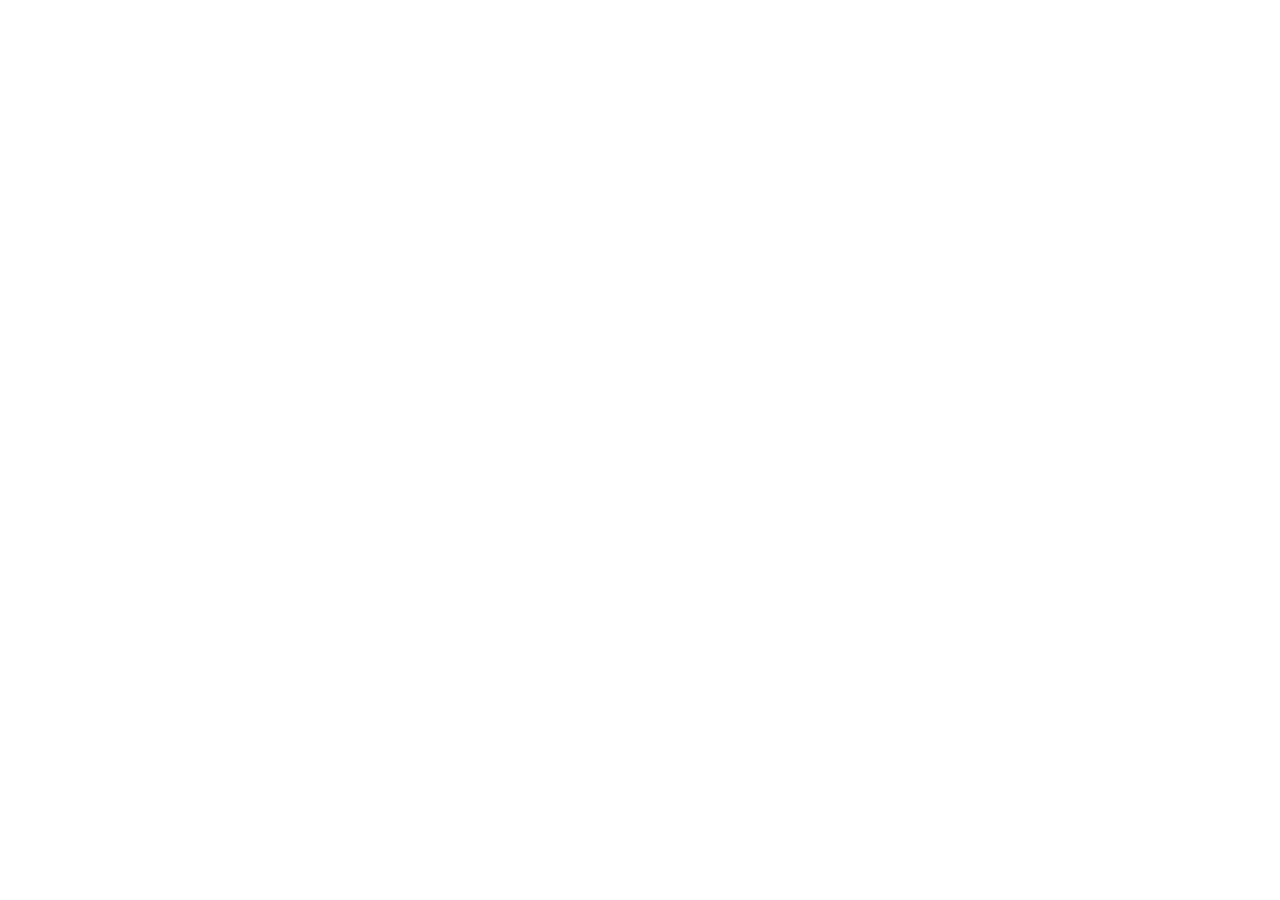
==== commit 949005e6: "admin: rabbit-hole.video/admin opens the one Admin at app.rabbit-hole.video/admin From tools/rh-admi" ====
--- a/admin/index.html
+++ b/admin/index.html
@@ -1,1215 +1,6 @@
-<!DOCTYPE html>
-<html lang="en">
-<head>
-<meta charset="utf-8">
-<meta name="viewport" content="width=device-width, initial-scale=1">
-<meta name="robots" content="noindex, nofollow">
-<meta name="referrer" content="strict-origin">
-<link rel="icon" href="/landing-favicon.png">
-<title>Rabbit Hole Admin</title>
-<!-- rh-brand:start — generated by tools/rh-web/sync-brand.mjs from brand.css; edit there -->
-<link rel="preconnect" href="https://fonts.googleapis.com">
-<link rel="preconnect" href="https://fonts.gstatic.com" crossorigin>
-<link href="https://fonts.googleapis.com/css2?family=Bricolage+Grotesque:opsz,wght@12..96,500..800&family=Hanken+Grotesk:wght@400..700&family=JetBrains+Mono:wght@400..600&display=swap" rel="stylesheet">
-<style id="rh-brand">
-/* Rabbit Hole Web — the shared look of the team pages (creative report,
-   analytics, DAM). Same palette and type as Rabbit Hole's own landing page:
-   near-black ground, violet accent, the blue-to-purple brand gradient of the
-   app icon, Bricolage Grotesque / Hanken Grotesk / JetBrains Mono.
-   Edit HERE, then run `node tools/rh-web/sync-brand.mjs`; each page carries a
-   generated copy between its rh-brand markers. */
-:root {
-  --rh-ink: #08080a;
-  --rh-s1: #0f0f13;
-  --rh-s2: #15151b;
-  --rh-s3: #1d1d25;
-  --rh-s4: #26262f;
-  --rh-line: rgba(255, 255, 255, 0.08);
-  --rh-line-2: rgba(255, 255, 255, 0.14);
-  --rh-line-3: rgba(255, 255, 255, 0.24);
-  --rh-text: #f5f5f6;
-  --rh-text-2: #c2c2cc;
-  --rh-text-3: #8d8d99;
-  --rh-text-4: #62626d;
-  --rh-accent: #7c5cff;
-  --rh-accent-2: #9d86ff;
-  --rh-accent-text: #ab9bff;
-  --rh-accent-soft: rgba(124, 92, 255, 0.16);
-  --rh-accent-ink: #ffffff;
-  --rh-grad: linear-gradient(120deg, #3f7fd6, #6f57d6 48%, #9a4fc0);
-  --rh-good: #38d39a;
-  --rh-warn: #f6b13e;
-  --rh-bad: #ff6b7a;
-  --rh-blue: #5b9cff;
-  --rh-pink: #ff6fae;
-  --rh-display: 'Bricolage Grotesque', 'Hanken Grotesk', system-ui, sans-serif;
-  --rh-body: 'Hanken Grotesk', system-ui, -apple-system, 'Segoe UI', sans-serif;
-  --rh-mono: 'JetBrains Mono', ui-monospace, Menlo, Consolas, monospace;
-  --rh-r-sm: 7px;
-  --rh-r: 10px;
-  --rh-r-lg: 14px;
-  --rh-r-xl: 20px;
-  color-scheme: dark;
-}
-html { background: var(--rh-ink); }
-body { background: var(--rh-ink); color: var(--rh-text); font-family: var(--rh-body); -webkit-font-smoothing: antialiased; -moz-osx-font-smoothing: grayscale; }
-::selection { background: rgba(124, 92, 255, 0.38); color: #fff; }
-::-webkit-scrollbar { width: 10px; height: 10px; }
-::-webkit-scrollbar-track { background: transparent; }
-::-webkit-scrollbar-thumb { background: var(--rh-s4); border-radius: 5px; border: 2px solid var(--rh-ink); }
-::-webkit-scrollbar-thumb:hover { background: #34343f; }
-
-/* The lockup: app icon, "Rabbit Hole", the page's name in the brand gradient. */
-.rh-lockup { display: inline-flex; align-items: center; gap: 10px; color: var(--rh-text); text-decoration: none; min-width: 0; }
-.rh-lockup .rh-icon { flex: none; width: 30px; height: 30px; border-radius: 8px; background: #0b0d1f url("[data-uri]") center / cover no-repeat;
-  box-shadow: 0 0 0 1px var(--rh-line-2), 0 8px 22px -10px rgba(124, 92, 255, 0.7); }
-.rh-lockup .rh-word { font: 700 19px/1.1 var(--rh-display); letter-spacing: -0.015em; white-space: nowrap; }
-.rh-lockup .rh-word b { font-weight: 800; background: var(--rh-grad); -webkit-background-clip: text; background-clip: text; color: transparent; }
-
-/* The other team pages, one click away: row one of the two-row bar, the same as the app's (Pipeline, Studio, DAM, Analytics):
-   flat tabs, the open one lit. */
-.rh-suite { display: inline-flex; gap: 4px; padding: 0; border: 0; background: none; }
-.rh-suite a { font: 500 13px/1 var(--rh-body); color: var(--rh-text-3); text-decoration: none; padding: 8px 13px; border-radius: 7px; white-space: nowrap; transition: color .15s, background .15s; }
-.rh-suite a:hover { color: var(--rh-text); background: rgba(255, 255, 255, 0.05); }
-.rh-suite a[aria-current] { color: #fff; font-weight: 600; background: rgba(255, 255, 255, 0.14); }
-.rh-suite a:focus-visible { outline: 2px solid var(--rh-accent-2); outline-offset: 1px; }
-.rh-suite a[hidden] { display: none; }
-.rh-suite a.rh-admin { color: var(--rh-accent-2); }
-.rh-suite a.rh-download { color: var(--rh-text); background: var(--rh-accent-soft); }
-.rh-suite a.rh-download:hover { background: rgba(124, 92, 255, 0.28); }
-/* Row two: the open page's own tabs (the open one white with the violet line, like the app's). A page puts <nav class="rh-sub"> under its top bar. */
-.rh-sub { display: flex; align-items: stretch; gap: 4px; padding: 0 28px; height: 38px; background: rgba(12, 12, 17, .92); border-bottom: 1px solid var(--rh-line); overflow-x: auto; position: sticky; top: 56px; z-index: 19; }
-.rh-sub .rh-st, .rh-sub button.rh-st { font: 500 13px/1 var(--rh-body); color: var(--rh-text-3); background: none; border: 0; border-bottom: 2px solid transparent; padding: 0 12px; cursor: pointer; white-space: nowrap; }
-.rh-sub .rh-st:hover { color: var(--rh-text); }
-.rh-sub .rh-st[aria-current] { color: #fff; font-weight: 600; border-bottom-color: var(--rh-accent); }
-.rh-sub .rh-grow { flex: 1; }
-.rh-sub .rh-st:focus-visible { outline: 2px solid var(--rh-accent-2); outline-offset: -2px; }
-@media (max-width: 760px) { .rh-sub { padding: 0 12px; top: 52px } }
-.rh-dl { border: 1px solid var(--rh-line-2); border-radius: var(--rh-r-lg); background: var(--rh-s1); color: var(--rh-text); padding: 20px; width: min(420px, 92vw); font: 400 14px/1.5 var(--rh-body); }
-.rh-dl::backdrop { background: rgba(0, 0, 0, 0.6); }
-.rh-dl b { font: 700 18px/1.2 var(--rh-display); display: block; }
-.rh-dl p { color: var(--rh-text-3); margin: 6px 0 14px; }
-.rh-dl-os { display: flex; gap: 10px; }
-.rh-dl-os a { flex: 1; display: flex; flex-direction: column; gap: 2px; padding: 14px; border: 1px solid var(--rh-line-2); border-radius: var(--rh-r); text-decoration: none; color: var(--rh-text); font: 600 15px/1.2 var(--rh-body); }
-.rh-dl-os a:hover { border-color: var(--rh-accent); }
-.rh-dl-os span { color: var(--rh-text-3); font: 400 12px/1.2 var(--rh-body); }
-.rh-dl form { margin: 14px 0 0; text-align: right; }
-.rh-dl button { background: none; border: 1px solid var(--rh-line-2); color: var(--rh-text-2); border-radius: var(--rh-r-sm); padding: 6px 12px; cursor: pointer; font: inherit; }
-
-.rh-eyebrow { font: 500 11px/1.3 var(--rh-mono); text-transform: uppercase; letter-spacing: 0.08em; color: var(--rh-text-3); }
-.rh-num { font-family: var(--rh-display); font-variant-numeric: tabular-nums; }
-
-@media (max-width: 760px) { .rh-suite { display: none; } .rh-lockup .rh-word { font-size: 17px } }
-@media (prefers-reduced-motion: reduce) { * { animation-duration: 0.01ms !important; transition-duration: 0.01ms !important; } }
-</style>
-<!-- rh-brand:end -->
-<style>
-* { box-sizing: border-box; }
-body { margin: 0; font-size: 14px; line-height: 1.45; }
-button, input, select, textarea { font: inherit; color: inherit; }
-header { position: sticky; top: 0; z-index: 5; display: flex; align-items: center; gap: 16px; padding: 12px 24px; background: rgba(8, 8, 10, 0.92); backdrop-filter: blur(10px); border-bottom: 1px solid var(--rh-line); }
-header .grow { flex: 1; }
-.me { font: 500 12px/1.2 var(--rh-mono); color: var(--rh-text-3); white-space: nowrap; overflow: hidden; text-overflow: ellipsis; }
-main { max-width: 1240px; margin: 0 auto; padding: 20px 24px 80px; display: flex; flex-direction: column; gap: 18px; }
-.tabs { display: flex; gap: 4px; border-bottom: 1px solid var(--rh-line); overflow-x: auto; }
-.tabs button { background: none; border: 0; border-bottom: 2px solid transparent; padding: 10px 14px; color: var(--rh-text-3); cursor: pointer; font-weight: 600; white-space: nowrap; }
-.tabs button[aria-selected="true"] { color: var(--rh-text); border-bottom-color: var(--rh-accent); }
-.tabs button:focus-visible, .btn:focus-visible, select:focus-visible, input:focus-visible { outline: 2px solid var(--rh-accent-2); outline-offset: 1px; }
-.intro { color: var(--rh-text-2); max-width: 80ch; margin: 0; }
-.bar { display: flex; flex-wrap: wrap; gap: 8px; align-items: center; }
-.bar .grow { flex: 1; }
-.btn { background: var(--rh-s3); border: 1px solid var(--rh-line-2); border-radius: var(--rh-r-sm); padding: 7px 12px; cursor: pointer; white-space: nowrap; }
-.btn:hover { background: var(--rh-s4); }
-.btn.primary { background: var(--rh-accent); border-color: var(--rh-accent); color: var(--rh-accent-ink); font-weight: 600; }
-.btn.primary:hover { background: var(--rh-accent-2); }
-.btn.danger { color: var(--rh-bad); }
-.btn[disabled] { opacity: 0.5; cursor: default; }
-input[type=text], input[type=email], input[type=password], input[type=search], select, textarea { background: var(--rh-s1); border: 1px solid var(--rh-line-2); border-radius: var(--rh-r-sm); padding: 7px 10px; min-width: 0; }
-textarea { width: 100%; min-height: 60px; resize: vertical; }
-.card { background: var(--rh-s1); border: 1px solid var(--rh-line); border-radius: var(--rh-r-lg); }
-.scroll { overflow-x: auto; }
-table { width: 100%; border-collapse: collapse; font-variant-numeric: tabular-nums; }
-th { text-align: left; font: 500 11px/1.3 var(--rh-mono); text-transform: uppercase; letter-spacing: 0.06em; color: var(--rh-text-3); padding: 10px 12px; border-bottom: 1px solid var(--rh-line); white-space: nowrap; }
-td { padding: 9px 12px; border-bottom: 1px solid var(--rh-line); vertical-align: middle; }
-tr:last-child td { border-bottom: 0; }
-tr.click { cursor: pointer; }
-tr.click:hover td { background: var(--rh-s2); }
-td.num, th.num { text-align: right; }
-.who b { display: block; font-weight: 600; }
-.who span { color: var(--rh-text-3); font-size: 12px; }
-.pill { display: inline-block; font: 600 11px/1 var(--rh-body); padding: 4px 8px; border-radius: 999px; background: var(--rh-s3); color: var(--rh-text-2); white-space: nowrap; }
-.pill.admin { background: var(--rh-accent-soft); color: var(--rh-accent-text); }
-.pill.power { background: rgba(91, 156, 255, 0.14); color: var(--rh-blue); }
-.pill.none, .pill.off { background: rgba(255, 107, 122, 0.12); color: var(--rh-bad); }
-.pill.custom { background: rgba(246, 177, 62, 0.14); color: var(--rh-warn); }
-.pill.beta { background: rgba(255, 111, 174, 0.14); color: var(--rh-pink); }
-.pill.ok { background: rgba(56, 211, 154, 0.12); color: var(--rh-good); }
-.dim { color: var(--rh-text-3); }
-.mono { font-family: var(--rh-mono); font-size: 12px; }
-.chips { display: flex; flex-wrap: wrap; gap: 4px; }
-.empty { padding: 28px; text-align: center; color: var(--rh-text-3); }
-.stats { display: grid; grid-template-columns: repeat(auto-fit, minmax(170px, 1fr)); gap: 10px; }
-.stat { padding: 14px 16px; }
-.stat .rh-num { font-size: 26px; font-weight: 700; display: block; }
-/* The person panel */
-.scrim { position: fixed; inset: 0; background: rgba(0, 0, 0, 0.55); z-index: 20; display: flex; justify-content: flex-end; }
-.scrim[hidden] { display: none; }
-.panel { width: min(560px, 100%); height: 100%; background: var(--rh-s1); border-left: 1px solid var(--rh-line-2); display: flex; flex-direction: column; }
-.panel .head { padding: 18px 20px 12px; border-bottom: 1px solid var(--rh-line); display: flex; gap: 10px; align-items: flex-start; }
-.panel .head h2 { margin: 0; font: 700 20px/1.2 var(--rh-display); word-break: break-all; }
-.panel .body { flex: 1; overflow-y: auto; padding: 16px 20px; display: flex; flex-direction: column; gap: 18px; }
-.panel .foot { padding: 12px 20px; border-top: 1px solid var(--rh-line); display: flex; gap: 8px; }
-.field { display: flex; flex-direction: column; gap: 6px; }
-.field > label, .field > .lbl { font: 500 11px/1.3 var(--rh-mono); text-transform: uppercase; letter-spacing: 0.06em; color: var(--rh-text-3); }
-.seg { display: inline-flex; flex-wrap: wrap; gap: 2px; padding: 3px; background: var(--rh-ink); border: 1px solid var(--rh-line); border-radius: var(--rh-r-sm); }
-.seg button { border: 0; background: none; padding: 6px 10px; border-radius: 5px; cursor: pointer; color: var(--rh-text-3); }
-.seg button[aria-pressed="true"] { background: var(--rh-s4); color: var(--rh-text); }
-.mods { display: flex; flex-direction: column; gap: 12px; }
-.mods h4 { margin: 0 0 4px; font: 600 12px/1.3 var(--rh-body); color: var(--rh-text-2); }
-.mods label { display: flex; gap: 8px; align-items: center; padding: 4px 0; cursor: pointer; }
-.mods label.locked { cursor: default; color: var(--rh-text-3); }
-.check { display: flex; gap: 8px; align-items: center; cursor: pointer; }
-.toast { position: fixed; left: 50%; bottom: 24px; transform: translateX(-50%); background: var(--rh-s4); border: 1px solid var(--rh-line-2); border-radius: var(--rh-r); padding: 10px 16px; z-index: 30; max-width: 90vw; }
-.toast.bad { border-color: var(--rh-bad); color: var(--rh-bad); }
-.toast[hidden] { display: none; }
-.keyrow td:first-child b { display: block; }
-th.c, td.c { text-align: center; }
-.roles { display: grid; grid-template-columns: repeat(auto-fit, minmax(220px, 1fr)); gap: 10px; }
-.roles > div { background: var(--rh-s1); border: 1px solid var(--rh-line); border-radius: var(--rh-r); padding: 10px 12px; display: flex; flex-direction: column; gap: 2px; }
-.roles span { color: var(--rh-text-3); font-size: 12.5px; }
-.gchip { border: 1px solid var(--rh-line-2); background: var(--rh-ink); color: var(--rh-text-3); border-radius: 999px; padding: 3px 9px; font-size: 12px; cursor: pointer; }
-.gchip.on { background: var(--rh-accent-soft); color: var(--rh-accent-text); border-color: transparent; }
-.gchip.static { cursor: default; }
-.gchip .x { background: none; border: 0; color: inherit; cursor: pointer; padding: 0 0 0 4px; }
-.lnk { background: none; border: 0; padding: 0; color: var(--rh-accent-text); cursor: pointer; text-decoration: underline; text-underline-offset: 2px; white-space: nowrap; }
-.btn.sm { padding: 4px 9px; font-size: 12.5px; }
-table.ppl select { padding: 5px 8px; }
-details summary { cursor: pointer; color: var(--rh-text-2); }
-@media (max-width: 760px) {
-  header { padding: 10px 16px; }
-  main { padding: 16px 16px 80px; }
-  .hide-sm { display: none; }
-}
-
-  /* ── 2026-11-04: the new shell's look and one responsive layer (Gasper: "update the website design … make it responsive") ──
-     Violet in place of the orange, cooler greys, tap-sized controls and one-column forms on a phone; tablets keep two columns. */
-  :root { --accent: #8a74f5; --accent-ink: #ffffff; --ground: #0b0b10; --card: #13131a; --line: #25252f }
-  html { -webkit-text-size-adjust: 100% }
-  img, video, canvas { max-width: 100% }
-  .btn.go, .rh-go { color: var(--accent-ink) !important }
-  :focus-visible { outline: 2px solid var(--accent); outline-offset: 2px }
-  @media (max-width: 1100px) { main { padding-left: 14px; padding-right: 14px } .np-kinds { grid-template-columns: repeat(3, minmax(0, 1fr)) } .np-ads { grid-template-columns: repeat(3, minmax(0, 1fr)) } }
-  @media (max-width: 860px) { .np-mgrid { grid-template-columns: repeat(2, minmax(0, 1fr)) } .np-grid2 { grid-template-columns: 1fr } .np-ads { grid-template-columns: repeat(2, minmax(0, 1fr)) } .list { grid-template-columns: 1fr } }
-  @media (max-width: 760px) {
-    body { font-size: 15px }
-    main { padding: 12px 12px 96px }
-    header { gap: 8px } header h1 { font-size: 22px }
-    .btn, button, select, input:not([type=checkbox]):not([type=radio]), textarea { min-height: 40px }
-    .np-kinds { grid-template-columns: repeat(2, minmax(0, 1fr)); gap: 8px }
-    .np-cast { grid-template-columns: repeat(3, minmax(0, 1fr)) }
-    .np-mgrid { grid-template-columns: 1fr }
-    .np-foot { position: sticky; bottom: 0; background: var(--ground); padding-bottom: 12px }
-    .bar { flex-wrap: wrap; gap: 8px } .bar .btn { flex: 1 1 140px }
-    .banner { left: 12px; right: 12px; transform: none; max-width: none }
-    table { display: block; overflow-x: auto }
-    .scrim > * { width: 100% !important; max-width: 100% !important }
-    .toast { left: 12px; right: 12px; transform: none }
-  }
-  @media (max-width: 420px) { .np-kinds, .np-cast { grid-template-columns: 1fr 1fr } .np-ads { grid-template-columns: 1fr } .frames { grid-template-columns: repeat(auto-fill, minmax(140px, 1fr)) } }
-</style>
-<style>
-.gate { position: fixed; inset: 0; z-index: 40; display: flex; align-items: center; justify-content: center; padding: 16px; background: radial-gradient(900px 500px at 50% -10%, rgba(124, 92, 255, 0.16), transparent 70%), var(--rh-ink); }
-.gate[hidden] { display: none; }
-.gate-card { width: min(380px, 100%); background: var(--rh-s1); border: 1px solid var(--rh-line-2); border-radius: var(--rh-r-xl); padding: 28px 24px 22px; display: flex; flex-direction: column; gap: 14px; }
-.gate-card .org { margin: -6px 0 2px; color: var(--rh-text-3); }
-.gate-card label { display: flex; flex-direction: column; gap: 6px; font: 500 11px/1.3 var(--rh-mono); text-transform: uppercase; letter-spacing: 0.06em; color: var(--rh-text-3); }
-.gate-card input { font: 400 15px/1.4 var(--rh-body); text-transform: none; letter-spacing: 0; color: var(--rh-text); padding: 10px 12px; }
-.gate-card .btn.primary { padding: 10px 14px; font-size: 15px; }
-.gate-msg { margin: 0; min-height: 1.45em; color: var(--rh-text-2); }
-.gate-msg.bad { color: var(--rh-bad); }
-.gate-msg.ok { color: var(--rh-good); }
-.gate-links { display: flex; flex-wrap: wrap; gap: 8px 16px; }
-.gate-links [hidden] { display: none; }
-.gate-google { display: flex; align-items: center; justify-content: center; gap: 10px; padding: 10px 14px; font-size: 15px; font-weight: 600; background: #fff; color: #1f1f1f; border-color: #fff; }
-.gate-google:hover { background: #ececf1; }
-.gate-google svg { width: 18px; height: 18px; flex: none; }
-.gate-or { display: flex; align-items: center; gap: 10px; color: var(--rh-text-4); font: 500 11px/1 var(--rh-mono); text-transform: uppercase; letter-spacing: 0.08em; }
-.gate-or::before, .gate-or::after { content: ''; flex: 1; border-top: 1px solid var(--rh-line-2); }
-.gate-card.signed .gate-google, .gate-card.signed .gate-or, .gate-card.signed label, .gate-card.signed #gGo, .gate-card.signed #gForgot, .gate-card.signed #gCreate { display: none; }
-.gate-dl[hidden] { display: none; }
-.gate-dl p, .rh-dl .dl-msg { margin: 8px 0 0; color: var(--rh-text-3); }
-.rh-dl-os a[aria-disabled] { opacity: 0.5; pointer-events: none; }
-.org-pick { display: flex; align-items: center; gap: 8px; font: 500 11px/1 var(--rh-mono); text-transform: uppercase; letter-spacing: 0.06em; color: var(--rh-text-3); }
-.org-pick[hidden] { display: none; }
-.org-pick select { font: 500 13px/1.3 var(--rh-body); text-transform: none; letter-spacing: 0; padding: 6px 8px; }
-</style>
-</head>
-<body>
-<div class="gate" id="gate">
-  <form class="gate-card" id="gateForm" novalidate>
-    <span class="rh-lockup"><span class="rh-icon" aria-hidden="true"></span><span class="rh-word">Rabbit Hole <b>Admin</b></span></span>
-    <p class="org" id="gOrg"></p>
-    <button type="button" class="btn gate-google" id="gGoogle"><svg viewBox="0 0 48 48" aria-hidden="true"><path fill="#EA4335" d="M24 9.5c3.5 0 6.6 1.2 9.1 3.6l6.8-6.8C35.8 2.4 30.3 0 24 0 14.6 0 6.6 5.4 2.7 13.3l7.9 6.1C12.5 13.6 17.8 9.5 24 9.5z"/><path fill="#4285F4" d="M46.5 24.5c0-1.6-.1-3.1-.4-4.5H24v9h12.7c-.6 2.9-2.2 5.4-4.7 7.1l7.6 5.9c4.4-4.1 6.9-10.1 6.9-17.5z"/><path fill="#FBBC05" d="M10.6 28.6c-.5-1.4-.8-3-.8-4.6s.3-3.2.8-4.6l-7.9-6.1C1 16.6 0 20.2 0 24s1 7.4 2.7 10.7l7.9-6.1z"/><path fill="#34A853" d="M24 48c6.5 0 11.9-2.1 15.9-5.8l-7.6-5.9c-2.1 1.4-4.9 2.3-8.3 2.3-6.2 0-11.5-4.2-13.4-9.9l-7.9 6.1C6.6 42.6 14.6 48 24 48z"/></svg>Continue with Google</button>
-    <div class="gate-or">or with email</div>
-    <label>Email<input type="email" id="gEmail" autocomplete="username" required></label>
-    <label>Password<input type="password" id="gPass" autocomplete="current-password" required></label>
-    <p class="gate-msg" id="gMsg" role="status" aria-live="polite"></p>
-    <div class="gate-dl" id="gDl" hidden></div>
-    <button class="btn primary" id="gGo" type="submit">Sign in</button>
-    <div class="gate-links">
-      <button type="button" class="lnk" id="gForgot">Forgot password?</button>
-      <button type="button" class="lnk" id="gCreate">Create your account</button>
-      <button type="button" class="lnk" id="gResend" hidden>Send the confirmation link again</button>
-      <button type="button" class="lnk" id="gOther" hidden>Use a different account</button>
-    </div>
-  </form>
-</div>
-<header>
-  <a class="rh-lockup" href="#" onclick="return false"><span class="rh-icon" aria-hidden="true"></span><span class="rh-word">Rabbit Hole <b>Admin</b></span></a>
-  <span class="grow"></span>
-  
-  <label class="org-pick" id="orgPickL" hidden>Organisation <select id="orgPick"></select></label>
-  <span class="me" id="me"></span>
-  <button class="btn sm" id="dlBtn" hidden>Download Rabbit Hole</button>
-  <button class="btn sm" id="signout" hidden>Sign out</button>
-<dialog class="rh-dl" id="nwDl" aria-labelledby="nwDlT"><b id="nwDlT">Download Rabbit Hole</b><p>The North Watch version. It keeps itself up to date for the people on this list.</p><div id="nwDlBody"></div><form method="dialog"><button>Close</button></form></dialog>
-</header>
-<main>
-  <div id="capBanner"></div>
-  <div class="tabs" role="tablist">
-    <button role="tab" data-tab="people" aria-selected="true">People</button>
-    <button role="tab" data-tab="types" aria-selected="false">Types</button>
-    <button role="tab" data-tab="usage" aria-selected="false">Usage</button>
-    <button role="tab" data-tab="caps" aria-selected="false" hidden>Caps</button>
-    <button role="tab" data-tab="keys" aria-selected="false">API keys</button>
-    <button role="tab" data-tab="jira" aria-selected="false" hidden>Jira</button>
-    <button role="tab" data-tab="games" aria-selected="false" hidden>Games</button>
-    <button role="tab" data-tab="pipeline" aria-selected="false" hidden>Pipeline</button>
-    <button role="tab" data-tab="feedback" aria-selected="false" hidden>Feedback</button>
-    <button role="tab" data-tab="log" aria-selected="false">Log</button>
-  </div>
-  <section id="tab-people"></section>
-  <section id="tab-types" hidden></section>
-  <section id="tab-usage" hidden></section>
-  <section id="tab-caps" hidden></section>
-  <section id="tab-keys" hidden></section>
-  <section id="tab-jira" hidden></section>
-  <section id="tab-games" hidden></section>
-  <section id="tab-pipeline" hidden></section>
-  <section id="tab-feedback" hidden></section>
-  <section id="tab-log" hidden></section>
-</main>
-
-<div class="scrim" id="scrim" hidden><div class="panel" role="dialog" aria-modal="true" aria-labelledby="pTitle" id="panel"></div></div>
-<div class="toast" id="toast" role="status" hidden></div>
-
-<script>
-var S = { data: null, list: [], groups: [], dirty: false, usage: null, usageDays: 30, audit: null, edit: null }
-
-function $(id) { return document.getElementById(id) }
-function esc(s) { return String(s == null ? '' : s).replace(/[&<>"']/g, function (c) { return { '&': '&amp;', '<': '&lt;', '>': '&gt;', '"': '&quot;', "'": '&#39;' }[c] }) }
-// rabbit-hole.video: signed in with Firebase (the accounts Rabbit Hole uses); each call goes to the
-// admin's API deployment with the ID token, and the admin answers only its own admins.
-var CFG = {"org":"The North Watch","key":"AIzaSyAJsIaH85pXipJLJ1X6g1BFuOL1D_IfMmw","api":"https://script.google.com/macros/s/AKfycbwH0U-UlwF5Zj1XxxVl9NydH6e_Uk2PJ7jPna2RTr1oyvyUYY_GzKqwOUoB6M88kfIaXw/exec","google":"https://script.google.com/macros/s/AKfycbxMIN1VFDJ2ebsNCSUxLcIgGAO9HW-sUttKg3WepCqvflQzfcluoPDRPUTPyStw8yIFqg/exec","orgs":[{"id":"tsg","name":"Ten Square Games","api":"https://script.google.com/macros/s/AKfycbx8wUzqjLzkSR-eTkT0dPjMzBYegKQMCzCRioWJHztWUzGKtFByVorArwh9cut3ODru/exec"},{"id":"tnw","name":"The North Watch","api":"https://script.google.com/macros/s/AKfycbwH0U-UlwF5Zj1XxxVl9NydH6e_Uk2PJ7jPna2RTr1oyvyUYY_GzKqwOUoB6M88kfIaXw/exec"}],"project":"rabbit-hole-c05b3","authDomain":"rabbit-hole-c05b3.firebaseapp.com"}
-var STORE = 'rh_admin_auth'
-var FB = 'https://identitytoolkit.googleapis.com/v1/accounts'
-function readS() { try { var s = JSON.parse(localStorage.getItem(STORE) || 'null'); return s && s.refreshToken ? s : null } catch (e) { return null } }
-function writeS(s) { try { if (s) localStorage.setItem(STORE, JSON.stringify(s)); else localStorage.removeItem(STORE) } catch (e) { /* private window */ } }
-var FB_MSG = {
-  EMAIL_NOT_FOUND: 'No account with that email. Create one first.',
-  INVALID_PASSWORD: 'Wrong password.',
-  INVALID_LOGIN_CREDENTIALS: 'Wrong email or password.',
-  USER_DISABLED: 'This account is switched off.',
-  EMAIL_EXISTS: 'An account with that email already exists. Sign in, or reset the password.',
-  INVALID_EMAIL: 'That is not a valid email address.',
-  MISSING_PASSWORD: 'Enter a password.',
-  TOO_MANY_ATTEMPTS_TRY_LATER: 'Too many tries. Wait a few minutes and try again.',
-}
-function plain(code) {
-  var head = String(code).split(' : ')[0].trim()
-  if (head === 'WEAK_PASSWORD') return 'Use a password of at least 6 characters.'
-  return FB_MSG[head] || String(code).replace(/_/g, ' ').toLowerCase()
-}
-function post(url, body, form) {
-  return fetch(url, { method: 'POST', headers: { 'Content-Type': form ? 'application/x-www-form-urlencoded' : 'application/json' }, body: form ? body : JSON.stringify(body) })
-    .then(function (r) { return r.json().catch(function () { return {} }).then(function (j) { if (!r.ok) throw new Error(plain(j && j.error && j.error.message || 'HTTP ' + r.status)); return j }) })
-}
-function fbUrl(path) { return FB + ':' + path + '?key=' + encodeURIComponent(CFG.key) }
-function keep(a) {
-  var s = { email: String(a.email || '').toLowerCase(), idToken: a.idToken, refreshToken: a.refreshToken, expiresAt: Date.now() + Number(a.expiresIn || 3600) * 1000 - 60000 }
-  writeS(s)
-  return s
-}
-/** A current ID token, refreshed when it is about to expire; null when signed out. */
-function idToken() {
-  var s = readS()
-  if (!s) return Promise.resolve(null)
-  if (s.idToken && s.expiresAt > Date.now()) return Promise.resolve(s.idToken)
-  return post('https://securetoken.googleapis.com/v1/token?key=' + encodeURIComponent(CFG.key), 'grant_type=refresh_token&refresh_token=' + encodeURIComponent(s.refreshToken), true)
-    .then(function (j) { s.idToken = j.id_token; s.refreshToken = j.refresh_token || s.refreshToken; s.expiresAt = Date.now() + Number(j.expires_in || 3600) * 1000 - 60000; writeS(s); return s.idToken })
-    .catch(function () { writeS(null); return null })
-}
-// The organisation whose admin is open: remembered per browser; Ten Square Games first.
-var ORG_KEY = 'rh_admin_org'
-function orgNow() {
-  var id = ''; try { id = localStorage.getItem(ORG_KEY) || '' } catch (e) { /* private window */ }
-  return CFG.orgs.filter(function (o) { return o.id === id })[0] || CFG.orgs[0]
-}
-function call(fn) {
-  var args = Array.prototype.slice.call(arguments, 1)
-  return idToken().then(function (tok) {
-    if (!tok) { var e = new Error('Sign in again.'); gate(e.message, 'signin'); e.gated = true; throw e }
-    return fetch(orgNow().api, { method: 'POST', headers: { 'Content-Type': 'text/plain;charset=utf-8' }, body: JSON.stringify({ action: 'admin', fn: fn, args: args, idToken: tok }) })
-      .then(function (r) { if (!r.ok) throw new Error('The admin did not answer (HTTP ' + r.status + '). Try again.'); return r.json() })
-      .then(function (j) {
-        if (j.ok) return j.result
-        var e = new Error(j.message || j.error || 'Something went wrong.')
-        if (j.reason) { gate(e.message, j.reason); e.gated = true }
-        throw e
-      })
-  })
-}
-
-// Google: Firebase's popup (its SDK loads only when the button is pressed). The session it returns is kept
-// like an email one, so the rest of the page does not care which way you signed in.
-var googleSdk = null
-function google_() {
-  if (!googleSdk) googleSdk = Promise.all([import('https://www.gstatic.com/firebasejs/10.12.2/firebase-app.js'), import('https://www.gstatic.com/firebasejs/10.12.2/firebase-auth.js')]).then(function (m) {
-    var app = m[0].initializeApp({ apiKey: CFG.key, authDomain: CFG.authDomain, projectId: CFG.project }, 'rh-admin')
-    return { a: m[1], auth: m[1].initializeAuth(app, { persistence: m[1].inMemoryPersistence, popupRedirectResolver: m[1].browserPopupRedirectResolver }) }
-  })
-  return googleSdk
-}
-var GOOGLE_MSG = {
-  'auth/popup-closed-by-user': 'The Google window was closed before signing in.',
-  'auth/cancelled-popup-request': 'The Google window was closed before signing in.',
-  'auth/popup-blocked': 'The browser blocked the Google window. Allow pop-ups for rabbit-hole.video and try again.',
-  'auth/unauthorized-domain': 'Google sign-in is not allowed on this address yet.',
-  'auth/account-exists-with-different-credential': 'This email already signs in another way. Use email and password.',
-}
-
-// ── The sign-in screen ──
-var gateMode = 'signin'
-function setMsg(t, kind) { var m = $('gMsg'); m.textContent = t || ''; m.className = 'gate-msg' + (kind ? ' ' + kind : '') }
-function gate(msg, reason) {
-  $('gate').hidden = false
-  $('signout').hidden = true
-  $('dlBtn').hidden = true
-  $('orgPickL').hidden = true
-  var s = readS()
-  if (s && !$('gEmail').value) $('gEmail').value = s.email
-  setMsg(msg, reason ? 'bad' : '')
-  $('gResend').hidden = reason !== 'verify'
-  $('gOther').hidden = !(reason === 'verify' || reason === 'notadmin')
-  // Signed in but not an admin: the people on the list download Rabbit Hole here (the admin decides who).
-  var signed = reason === 'notadmin' && !!s
-  $('gateForm').classList.toggle('signed', signed)
-  $('gDl').hidden = !signed
-  if (signed) { setMsg('Signed in as ' + s.email + '.'); renderDownloads($('gDl')) }
-}
-
-// ── Download Rabbit Hole (Gasper, 2026-10-11): North Watch installers for the people on the list ──
-// The admin checks the sign-in and the list, and answers a GitHub link that works for a few minutes
-// (its GitHub token never reaches this page); the browser then downloads it.
-function nwApi(body) {
-  return idToken().then(function (tok) {
-    if (!tok) throw new Error('Sign in again.')
-    return fetch(CFG.api, { method: 'POST', headers: { 'Content-Type': 'text/plain;charset=utf-8' }, body: JSON.stringify(Object.assign({ idToken: tok }, body)) })
-      .then(function (r) { if (!r.ok) throw new Error('The admin did not answer (HTTP ' + r.status + '). Try again.'); return r.json() })
-  })
-}
-function mb(n) { return Math.round(Number(n || 0) / 1048576) + ' MB' }
-function renderDownloads(el) {
-  el.innerHTML = '<p>Looking for the newest version…</p>'
-  return nwApi({ action: 'download' }).then(function (j) {
-    if (!j.ok) { el.innerHTML = '<p class="gate-msg bad">' + esc(j.message || j.error || 'Not available.') + '</p>'; return }
-    var opt = function (os, name, sub, a) {
-      return a ? '<a href="#" data-os="' + os + '">' + name + '<span>' + sub + ' · ' + esc(a.version) + ' · ' + mb(a.size) + '</span></a>'
-        : '<a aria-disabled="true">' + name + '<span>Not published yet</span></a>'
-    }
-    el.innerHTML = '<div class="rh-dl-os">' + opt('mac', 'Mac', 'Apple silicon', j.mac) + opt('win', 'Windows', '64-bit', j.win) + '</div>' +
-      (j.error ? '<p>' + esc(j.error) + '</p>' : '') + '<p class="dl-msg" role="status" aria-live="polite"></p>'
-    Array.prototype.forEach.call(el.querySelectorAll('a[data-os]'), function (a) {
-      a.onclick = function (ev) {
-        ev.preventDefault()
-        var os = a.getAttribute('data-os'), msg = el.querySelector('.dl-msg')
-        msg.textContent = 'Starting the download…'
-        nwApi({ action: 'download', os: os }).then(function (d) {
-          if (!d.ok || !d.url) throw new Error(d.message || d.error || 'No download link.')
-          msg.textContent = 'Downloading ' + d.name + ' (' + mb(d.size) + '). ' + (os === 'mac'
-            ? 'Open the DMG and drag Rabbit Hole to Applications.'
-            : 'Run the installer; if Windows asks, choose More info, then Run anyway.') + ' Then open Rabbit Hole and sign in with this account.'
-          window.location.href = d.url
-        }).catch(function (e) { msg.textContent = String(e && e.message || e) })
-      }
-    })
-  }).catch(function (e) { el.innerHTML = '<p class="gate-msg bad">' + esc(String(e && e.message || e)) + '</p>' })
-}
-$('dlBtn').onclick = function () { $('nwDl').showModal(); renderDownloads($('nwDlBody')) }
-function setMode(m) {
-  gateMode = m
-  $('gGo').textContent = m === 'create' ? 'Create account' : 'Sign in'
-  $('gCreate').textContent = m === 'create' ? 'I already have an account' : 'Create your account'
-  $('gPass').setAttribute('autocomplete', m === 'create' ? 'new-password' : 'current-password')
-  setMsg('')
-}
-$('gOrg').textContent = CFG.orgs.map(function (o) { return o.name }).join(' · ')
-$('orgPick').innerHTML = CFG.orgs.map(function (o) { return '<option value="' + o.id + '">' + esc(o.name) + '</option>' }).join('')
-$('orgPick').onchange = function () {
-  var sel = this, was = orgNow().id
-  if (S.dirty && !confirm('You have changes that are not saved. Switch organisation anyway?')) { sel.value = was; return }
-  try { localStorage.setItem(ORG_KEY, sel.value) } catch (e) { /* private window */ }
-  S.data = null; S.list = []; S.groups = []; S.dirty = false; S.usage = null; S.audit = null; S.edit = null
-  sel.disabled = true
-  reload().catch(function (e) { alert(String(e && e.message || e)) }).then(function () { sel.disabled = false })
-}
-$('gGoogle').onclick = function () {
-  var btn = this; btn.disabled = true
-  setMsg('Waiting for Google…')
-  google_().then(function (g) {
-    var p = new g.a.GoogleAuthProvider()
-    p.setCustomParameters({ prompt: 'select_account' })
-    return g.a.signInWithPopup(g.auth, p)
-  }).then(function (cred) {
-    var u = cred.user
-    return u.getIdTokenResult().then(function (r) {
-      keep({ email: u.email, idToken: r.token, refreshToken: u.refreshToken, expiresIn: String(Math.max(120, Math.floor((Date.parse(r.expirationTime) - Date.now()) / 1000))) })
-      return start()
-    })
-  }).catch(function (e) { setMsg(GOOGLE_MSG[e && e.code] || String(e && e.message || e), 'bad') })
-    .then(function () { btn.disabled = false })
-}
-$('gCreate').onclick = function () { setMode(gateMode === 'create' ? 'signin' : 'create') }
-$('gateForm').onsubmit = function (ev) {
-  ev.preventDefault()
-  var email = $('gEmail').value.trim(), pass = $('gPass').value
-  if (!email || !pass) { setMsg('Enter your email and password.', 'bad'); return }
-  var btn = $('gGo'); btn.disabled = true
-  setMsg(gateMode === 'create' ? 'Creating your account…' : 'Signing in…')
-  var go = gateMode === 'create'
-    ? post(fbUrl('signUp'), { email: email, password: pass, returnSecureToken: true }).then(keep)
-        .then(function (s) { return post(fbUrl('sendOobCode'), { requestType: 'VERIFY_EMAIL', idToken: s.idToken }) })
-        .then(function () { $('gPass').value = ''; setMode('signin'); setMsg('Account created. Open the link just sent to ' + email + ', then sign in.', 'ok') })
-    : post(fbUrl('signInWithPassword'), { email: email, password: pass, returnSecureToken: true }).then(keep)
-        .then(function () { $('gPass').value = ''; return start() })
-  go.catch(function (e) { setMsg(String(e && e.message || e), 'bad') }).then(function () { btn.disabled = false })
-}
-$('gForgot').onclick = function () {
-  var email = $('gEmail').value.trim()
-  if (!email) { setMsg('Type your email, then press Forgot password.', 'bad'); return }
-  post(fbUrl('sendOobCode'), { requestType: 'PASSWORD_RESET', email: email })
-    .then(function () { setMsg('A link to set a new password is on its way to ' + email + '.', 'ok') })
-    .catch(function (e) { setMsg(e.message, 'bad') })
-}
-$('gResend').onclick = function () {
-  idToken().then(function (t) { if (!t) throw new Error('Sign in first.'); return post(fbUrl('sendOobCode'), { requestType: 'VERIFY_EMAIL', idToken: t }) })
-    .then(function () { setMsg('Sent. Open the link in your email, then sign in again.', 'ok') })
-    .catch(function (e) { setMsg(e.message, 'bad') })
-}
-$('gOther').onclick = function () { writeS(null); $('gEmail').value = ''; $('gPass').value = ''; gate('') ; $('gEmail').focus() }
-$('signout').onclick = function () {
-  if (S.dirty && !confirm('You have changes that are not saved. Sign out anyway?')) return
-  S.dirty = false; writeS(null); $('gPass').value = ''; gate('Signed out.')
-}
-
-var toastT
-function toast(msg, bad) { var t = $('toast'); t.textContent = msg; t.className = 'toast' + (bad ? ' bad' : ''); t.hidden = false; clearTimeout(toastT); toastT = setTimeout(function () { t.hidden = true }, bad ? 6000 : 2600) }
-function fail(e) { toast(String(e && e.message || e).replace(/^Exception: /, ''), true) }
-function when(iso) {
-  if (!iso) return ''
-  var d = new Date(iso), s = (Date.now() - d) / 1000
-  if (s < 90) return 'just now'
-  if (s < 3600) return Math.round(s / 60) + ' min ago'
-  if (s < 86400) return Math.round(s / 3600) + ' h ago'
-  if (s < 86400 * 14) return Math.round(s / 86400) + ' days ago'
-  return d.toISOString().slice(0, 10)
-}
-function usd(n) { return '$' + (n >= 100 ? Math.round(n).toLocaleString('en') : n.toFixed(2)) }
-function nameOf(e) { var p = (S.data.people || []).filter(function (x) { return x.e === e })[0]; return p && p.name || e.split('@')[0] }
-
-// ── Tabs ──
-document.querySelector('.tabs').addEventListener('click', function (ev) {
-  var b = ev.target.closest('button[data-tab]'); if (!b) return
-  showTab(b.dataset.tab)
-})
-function showTab(t) {
-  document.querySelectorAll('.tabs button').forEach(function (b) { b.setAttribute('aria-selected', b.dataset.tab === t ? 'true' : 'false') })
-  ;['people', 'types', 'usage', 'caps', 'keys', 'jira', 'games', 'pipeline', 'feedback', 'log'].forEach(function (x) { $('tab-' + x).hidden = x !== t })
-  if (t === 'types') renderTypes()
-  if (t === 'games') renderGames()
-  if (t === 'pipeline') renderPipelineHost()
-  if (t === 'usage' && !S.usage) loadUsage()
-  if (t === 'caps') renderCaps()
-  if (t === 'jira') loadJira()
-  if (t === 'feedback') loadFeedback()
-  if (t === 'log') loadAudit()
-}
-
-// ── People ──
-// Edits stay on the page until "Save people", as on the DAM's People and access.
-var LEVEL_LABEL = { none: 'No DAM', user: 'User', power: 'Power user', admin: 'Admin' }
-function levelRole(level) { return level === 'admin' ? 'admin' : level === 'power' ? 'power' : 'user' }
-function roleModules(role) { return S.data.catalog.modules.filter(function (m) { return m.roles.indexOf(role) >= 0 }).map(function (m) { return m.id }) }
-function appOn(p) { return p.status !== 'suspended' && (p.level === 'admin' || !!p.app) }
-function typeOfP(p) { return p.type ? (S.data.types || []).filter(function (t) { return t.id === p.type })[0] || null : null }
-function modsOf(p) {
-  if (!appOn(p)) return []
-  if (Array.isArray(p.m)) return p.m
-  var t = typeOfP(p)
-  return t && Array.isArray(t.m) ? t.m.slice() : roleModules(levelRole(p.level))
-}
-function markDirty() { S.dirty = true; var m = $('pmsg'); if (m) m.textContent = 'Not saved yet.' }
-
-function renderPeople() {
-  var d = S.data, el = $('tab-people'), list = S.list
-  var app = list.filter(appOn).length
-  var seen7 = list.filter(function (p) { return p.seen && Date.now() - new Date(p.seen.at) < 7 * 864e5 }).length
-  var html = '<div class="stats">' +
-    '<div class="card stat"><span class="rh-eyebrow">People</span><span class="rh-num">' + list.length + '</span></div>' +
-    '<div class="card stat"><span class="rh-eyebrow">Local app on</span><span class="rh-num">' + app + '</span></div>' +
-    '<div class="card stat"><span class="rh-eyebrow">Opened Rabbit Hole this week</span><span class="rh-num">' + seen7 + '</span></div>' +
-    '</div>'
-  var dam = d.hasDam
-  html += '<div class="roles">' + (d.levelNotes || []).map(function (n) { return '<div><b>' + esc(n[0]) + '</b><span>' + esc(n[1]) + '</span></div>' }).join('') +
-    '<div><b>Local app</b><span>Rabbit Hole on their computer, with the company keys their modules need. Untick and it stops at its next check (within the hour; ' + d.leaseHours + ' h if offline).</span></div>' +
-    '</div>'
-  html += '<div class="bar">' + (d.hasDam ? '<label class="dim" for="rpany">Creative report</label><select id="rpany"><option value="1"' + (d.settings.reportAnyone ? ' selected' : '') + '>Anyone with a ' + esc(d.org) + ' account</option><option value="0"' + (d.settings.reportAnyone ? '' : ' selected') + '>Only people with Report ticked</option></select>' : '') +
-    '<span class="grow"></span><input type="search" id="find" placeholder="Find" style="width:180px"></div>'
-  html += '<div class="card scroll"><table class="ppl"><thead><tr><th>Person</th><th>Access</th><th>Type</th>' + (dam ? '<th class="c">Analytics</th><th class="c">Report</th>' : '') + '<th class="c">Local app</th><th class="c" title="The Creative Command Center — yours until you tick someone">CCC</th><th class="c" title="Gets Growth Daily, the daily newsletter">Growth Daily</th>' + (d.orgId === 'tsg' ? '<th class="c" title="Asks the Pipeline for work in Chrome or the phone app, and reviews and approves their own orders">Pipeline</th><th class="c" title="Sees and decides on every Pipeline order">Pipeline: all</th><th class="c" title="Can send work from the phone app and the Pipeline page to their own Rabbit Hole computers, not only the RH Server">Own computers</th><th class="c" title="Can also produce on their own computer. Without it every job they send goes to the RH Server, queued if it is away. Yours always.">Run locally</th><th class="c" title="Reviews cut and motion by hand. Everyone else: once their brief is approved, the cut and motion approve themselves up to Finishing, and they click Done.">Manual review</th><th class="c" title="Sees Future development, the creative growth plan, in the top bar and the iPhone app — yours until you tick someone">Future</th>' : '') + (dam ? '<th>DAM groups</th>' : '') + '<th>Modules</th><th class="hide-sm">Last seen</th><th></th></tr></thead><tbody id="ppl">'
-  list.forEach(function (p, i) {
-    var seen = p.seen ? when(p.seen.at) + (p.seen.v ? ' <span class="mono dim">' + esc(p.seen.v) + '</span>' : '') : '<span class="dim">never</span>'
-    var who = '<td class="who"><b>' + esc(p.name || p.e.split('@')[0]) + (p.owner ? ' <span class="pill admin">Owner</span>' : '') + (p.status === 'suspended' ? ' <span class="pill off">Suspended</span>' : '') + '</b><span>' + esc(p.e) + '</span></td>'
-    if (p.owner) {
-      html += '<tr data-i="' + i + '">' + who + '<td><span class="pill admin">Admin</span></td><td class="dim">—</td>' + (dam ? '<td class="c">✓</td><td class="c">✓</td>' : '') + '<td class="c">✓</td><td class="c">✓</td><td class="c">✓</td>' + (d.orgId === 'tsg' ? '<td class="c">✓</td><td class="c">✓</td><td class="c">✓</td><td class="c">✓</td><td class="c">✓</td>' : '') + (dam ? '<td class="dim">every folder</td>' : '') +
-        '<td><button class="lnk" data-mods="' + i + '">' + (Array.isArray(p.m) ? 'Custom · ' + p.m.length : 'Everything') + '</button></td><td class="hide-sm">' + seen + '</td><td class="dim">can’t be removed</td></tr>'
-      return
-    }
-    var adm = p.level === 'admin'
-    var box = function (k) { return '<td class="c"><input type="checkbox" data-k="' + k + '" data-i="' + i + '"' + (adm || p[k] ? ' checked' : '') + (adm ? ' disabled title="Admins have every page and the app"' : '') + ' aria-label="' + k + ' for ' + esc(p.e) + '"></td>' }
-    // not given by the access level: ticked per person, admins included
-    var tick = function (k, label) { return '<td class="c"><input type="checkbox" data-k="' + k + '" data-i="' + i + '"' + (p[k] ? ' checked' : '') + ' aria-label="' + label + ' for ' + esc(p.e) + '"></td>' }
-    var gchips = S.groups.length ? S.groups.map(function (g) { return '<button class="gchip' + ((p.g || []).indexOf(g.id) >= 0 ? ' on' : '') + '" data-ug="' + i + '" data-g="' + esc(g.id) + '">' + esc(g.name) + '</button>' }).join('') : '<span class="dim">no groups</span>'
-    var typeSel = '<td><select data-type="' + i + '" aria-label="Type for ' + esc(p.e) + '"><option value="">None</option>' + (d.types || []).map(function (t) { return '<option value="' + esc(t.id) + '"' + (p.type === t.id ? ' selected' : '') + '>' + esc(t.name) + '</option>' }).join('') + '</select></td>'
-    html += '<tr data-i="' + i + '">' + who +
-      '<td><select data-level="' + i + '" aria-label="Access for ' + esc(p.e) + '">' + ['none', 'user', 'power', 'admin'].filter(function (l) { return dam || l !== 'none' || p.level === 'none' }).map(function (l) { return '<option value="' + l + '"' + (p.level === l ? ' selected' : '') + '>' + LEVEL_LABEL[l] + '</option>' }).join('') + '</select></td>' +
-      typeSel + (dam ? box('an') + box('rp') : '') + box('app') + tick('cc', 'Creative Command Center (CCC)') + tick('nl', 'Growth Daily newsletter') +
-      (d.orgId === 'tsg' ? (adm ? '<td class="c"><input type="checkbox" checked disabled title="Admins have the whole Pipeline" aria-label="Pipeline for ' + esc(p.e) + '"></td><td class="c"><input type="checkbox" checked disabled title="Admins see and decide on every order" aria-label="Pipeline: all for ' + esc(p.e) + '"></td><td class="c"><input type="checkbox" checked disabled title="Admins can use their own computers" aria-label="Own computers for ' + esc(p.e) + '"></td>' : tick('pr', 'Pipeline') + tick('pa', 'Pipeline: all') + '<td class="c"><input type="checkbox" checked disabled title="Everyone can use their own computers" aria-label="Own computers for ' + esc(p.e) + '"></td>') + '<td class="c"><input type="checkbox" checked disabled title="Everyone runs on their own computer; the RH Server is a choice" aria-label="Run locally for ' + esc(p.e) + '"></td>' + (p.e === d.owner ? '<td class="c"><input type="checkbox" checked disabled title="The owner always reviews by hand" aria-label="Manual review for ' + esc(p.e) + '"></td>' : tick('mr', 'Manual review')) + (d.me === d.owner ? tick('fd', 'Future development') : '<td class="c"><input type="checkbox"' + (p.fd ? ' checked' : '') + ' disabled title="Only the owner shares Future development" aria-label="Future development for ' + esc(p.e) + '"></td>') : '') +
-      (dam ? '<td><div class="chips">' + (adm || p.level === 'power' ? '<span class="dim">every folder</span>' : gchips) + '</div></td>' : '') +
-      '<td>' + (appOn(p) ? '<button class="lnk" data-mods="' + i + '">' + (Array.isArray(p.m) ? 'Custom · ' + p.m.length : (p.type && typeOfP(p) && Array.isArray(typeOfP(p).m) ? 'The type’s · ' : 'The level’s · ') + modsOf(p).length) + '</button>' : '<span class="dim">no app</span>') + '</td>' +
-      '<td class="hide-sm">' + seen + '</td>' +
-      '<td><button class="btn danger sm" data-rm="' + i + '" aria-label="Remove ' + esc(p.e) + '">Remove</button></td></tr>'
-  })
-  html += '</tbody></table></div>'
-  html += '<div class="bar"><input id="newpeople" type="text" style="flex:1;min-width:240px" placeholder="Add people: ' + (d.domain ? '@' + esc(d.domain) + ' ' : d.auth === 'firebase' ? '' : 'Google account ') + 'emails, comma or space between them" autocomplete="off">' +
-    '<select id="newlevel" aria-label="Access"><option value="user">User</option><option value="power">Power user</option><option value="admin">Admin</option>' + (dam ? '<option value="none">No DAM</option>' : '') + '</select>' +
-    (dam ? '<label class="check"><input type="checkbox" id="newan"> Analytics</label><label class="check"><input type="checkbox" id="newrp" checked> Report</label>' : '') + '<label class="check"><input type="checkbox" id="newapp" checked> Local app</label>' +
-    '<button class="btn" id="addpeople">Add</button></div>'
-  html += '<div class="bar"><button class="btn primary" id="savepeople">Save people</button><span class="dim" id="pmsg">' + (S.dirty ? 'Not saved yet.' : list.length + ' people') + '</span>' +
-    (d.damImported || !d.hasDam ? '' : '<span class="grow"></span><button class="btn" id="damImport">Bring in the DAM’s people and groups</button>') + '</div>'
-  if (d.hasDam) html += '<section class="card" style="padding:14px 16px"><div class="rh-eyebrow">DAM groups</div><p class="dim" style="margin:6px 0 10px">Put people in groups, then limit a DAM folder to some groups (DAM → Library settings → Folders to scan). Admins and power users always see every folder.</p>' +
-    '<div class="chips">' + (S.groups.length ? S.groups.map(function (g) { return '<span class="gchip on static">' + esc(g.name) + ' <button class="x" data-delg="' + esc(g.id) + '" aria-label="Delete group ' + esc(g.name) + '">×</button></span>' }).join('') : '<span class="dim">No groups yet.</span>') + '</div>' +
-    '<div class="bar" style="margin-top:10px"><input id="newgroup" type="text" placeholder="New group, e.g. Hunting team" style="width:260px"><button class="btn" id="addgroup">Add group</button></div></section>'
-  el.innerHTML = html
-  bindPeople()
-}
-
-function bindPeople() {
-  var list = S.list
-  $('find').oninput = function () {
-    var q = this.value.toLowerCase()
-    document.querySelectorAll('#ppl tr').forEach(function (tr) { tr.hidden = q && tr.textContent.toLowerCase().indexOf(q) < 0 })
-  }
-  document.querySelectorAll('#ppl [data-level]').forEach(function (s) { s.onchange = function () { list[+s.dataset.level].level = s.value; markDirty(); renderPeople() } })
-  document.querySelectorAll('#ppl [data-type]').forEach(function (s) {
-    s.onchange = function () {
-      var p = list[+s.dataset.type], t = (S.data.types || []).filter(function (x) { return x.id === s.value })[0]
-      p.type = s.value
-      // the type's ticks are copied onto the person once; each can still be changed by hand
-      if (t) Object.keys(t.flags || {}).forEach(function (k) { p[k] = !!t.flags[k] })
-      if (t && Array.isArray(t.m) && Array.isArray(p.m)) p.m = null // the type decides, unless a custom list is chosen again
-      markDirty(); renderPeople()
-    }
-  })
-  document.querySelectorAll('#ppl [data-k]').forEach(function (c) { c.onchange = function () { list[+c.dataset.i][c.dataset.k] = c.checked; markDirty(); renderPeople() } })
-  document.querySelectorAll('#ppl [data-ug]').forEach(function (b) {
-    b.onclick = function () { var p = list[+b.dataset.ug], g = b.dataset.g; p.g = p.g || []; var k = p.g.indexOf(g); if (k >= 0) p.g.splice(k, 1); else p.g.push(g); markDirty(); renderPeople() }
-  })
-  document.querySelectorAll('#ppl [data-rm]').forEach(function (b) {
-    b.onclick = function () {
-      if (b.dataset.sure !== '1') { b.dataset.sure = '1'; b.textContent = 'Remove?'; return }
-      list.splice(+b.dataset.rm, 1); markDirty(); renderPeople()
-    }
-  })
-  document.querySelectorAll('[data-mods]').forEach(function (b) { b.onclick = function () { openPerson(+b.dataset.mods) } })
-  $('addpeople').onclick = function () {
-    var level = $('newlevel').value, an = !!$('newan') && $('newan').checked, rp = !!$('newrp') && $('newrp').checked, app = $('newapp').checked, n = 0
-    String($('newpeople').value || '').split(/[\s,;]+/).map(function (x) { return x.trim().toLowerCase() }).filter(function (x) { return /^[^@\s]+@[^@\s]+$/.test(x) }).forEach(function (e) {
-      if (list.some(function (p) { return p.e === e })) return
-      list.push({ e: e, name: '', level: level, an: an, rp: rp, app: app, lc: false, type: '', g: [], m: null, status: 'active', note: '' }); n++
-    })
-    $('newpeople').value = ''
-    if (n) { markDirty(); renderPeople(); toast('Added ' + n + ' — press Save people') }
-  }
-  $('newpeople').onkeydown = function (ev) { if (ev.key === 'Enter') $('addpeople').click() }
-  $('savepeople').onclick = function () {
-    var btn = this; btn.disabled = true; $('pmsg').textContent = 'Saving…'
-    call('savePeople', list).then(function (d) { S.dirty = false; apply(d); toast('Saved') }).catch(function (e) { btn.disabled = false; $('pmsg').textContent = 'Not saved yet.'; fail(e) })
-  }
-  if ($('rpany')) $('rpany').onchange = function () {
-    call('saveSettings', { reportAnyone: this.value === '1' }).then(function (s) { S.data.settings = s; toast('Saved') }).catch(fail)
-  }
-  if ($('damImport')) $('damImport').onclick = function () {
-    if (S.dirty && !confirm('You have unsaved changes; they will be lost. Bring in the DAM’s people anyway?')) return
-    if (!confirm('Add everyone on the DAM’s list with their DAM access, Analytics and Report ticks and DAM groups? Local app stays off except for admins: tick it for whoever uses Rabbit Hole. People already here keep their settings.')) return
-    var btn = this; btn.disabled = true
-    call('importDamPeople').then(function (r) { toast('Added ' + r.added + ' people, ' + r.groups + ' groups'); S.dirty = false; return reload() }).catch(fail).then(function () { var b = $('damImport'); if (b) b.disabled = false })
-  }
-  if ($('addgroup')) $('addgroup').onclick = function () { // only where this organisation has a DAM
-    var n = $('newgroup').value.trim(); if (!n) return
-    if (S.dirty) { toast('Save people first', true); return }
-    call('saveGroups', S.groups.concat([{ name: n }])).then(function (d) { apply(d); toast('Group added') }).catch(fail)
-  }
-  document.querySelectorAll('[data-delg]').forEach(function (b) {
-    b.onclick = function () {
-      if (S.dirty) { toast('Save people first', true); return }
-      if (b.dataset.sure !== '1') { b.dataset.sure = '1'; b.textContent = 'delete?'; return }
-      var id = b.dataset.delg
-      call('saveGroups', S.groups.filter(function (g) { return g.id !== id })).then(function (d) { apply(d); toast('Group deleted') }).catch(fail)
-    }
-  })
-}
-
-// ── Types: named presets of modules and ticks for the Type column on People ──
-var TYPE_TICKS = [['an', 'Analytics page'], ['rp', 'Report page'], ['cc', 'CCC'], ['nl', 'Growth Daily'], ['pr', 'Pipeline'], ['pa', 'Pipeline: all'], ['pl', 'Own computers'], ['lc', 'Run locally'], ['mr', 'Manual review']]
-function renderTypes() {
-  var d = S.data, el = $('tab-types'); if (!d) return
-  if (!S.types) S.types = JSON.parse(JSON.stringify(d.types || []))
-  var types = S.types, cat = d.catalog
-  var groups = []
-  cat.modules.forEach(function (m) { if (groups.indexOf(m.group) < 0) groups.push(m.group) })
-  var used = function (t) { return (S.data.people || []).filter(function (p) { return p.type === t.id }).length }
-  var h = '<p class="dim" style="margin:0 0 12px">A type is a named preset: the modules in the app and some ticks. Pick one in the Type column on People, then change anything for that person by hand. The ticks are copied when the type is picked; the modules follow the type until you choose a custom list for the person. Full is today’s access (the level’s modules).</p>'
-  types.forEach(function (t, i) {
-    var full = t.id === 'full', n = t.id ? used(t) : 0
-    h += '<section class="card" style="padding:14px 16px;margin-bottom:12px"><div class="bar"><input type="text" data-tn="' + i + '" value="' + esc(t.name) + '" maxlength="40" aria-label="Type name" style="width:220px"><span class="dim">' + (n ? n + (n === 1 ? ' person' : ' people') : 'nobody yet') + '</span><span class="grow"></span>' +
-      (full ? '<span class="dim">Always there</span>' : '<button class="btn danger sm" data-td="' + i + '"' + (n ? ' disabled title="Move the people on it to another type first"' : '') + '>Delete</button>') + '</div>'
-    if (full) h += '<p class="dim" style="margin:8px 0 0">Modules: the person’s level decides (Admin everything, Power every released, User the ones you give). Ticks as set per person.</p>'
-    else {
-      h += '<div class="mods" style="margin-top:8px">' + groups.map(function (g) {
-        return '<div><h4>' + esc(g) + '</h4>' + cat.modules.filter(function (m) { return m.group === g }).map(function (m) {
-          return '<label><input type="checkbox" data-tm="' + i + '" data-m="' + esc(m.id) + '"' + ((t.m || []).indexOf(m.id) >= 0 ? ' checked' : '') + '> ' + esc(m.label) + (m.beta ? ' <span class="pill beta">Beta</span>' : '') + '</label>'
-        }).join('') + '</div>'
-      }).join('') + '</div>'
-      h += '<div class="chips" style="margin-top:8px">' + TYPE_TICKS.filter(function (k) { return d.orgId === 'tsg' || ['pr', 'pa', 'pl', 'lc', 'mr'].indexOf(k[0]) < 0 }).map(function (k) {
-        return '<label class="check"><input type="checkbox" data-tf="' + i + '" data-k="' + k[0] + '"' + (t.flags && t.flags[k[0]] ? ' checked' : '') + '> ' + esc(k[1]) + '</label>'
-      }).join('') + '</div><p class="dim" style="margin:6px 0 0">Ticked ticks are given when the type is picked; unticked ones are switched off.</p>'
-    }
-    h += '</section>'
-  })
-  h += '<div class="bar"><input id="newtype" type="text" placeholder="New type, e.g. Reviewer" style="width:240px" maxlength="40"><button class="btn" id="addtype">Add type</button><span class="grow"></span><button class="btn primary" id="savetypes">Save types</button><span class="dim" id="tmsg">' + (S.typesDirty ? 'Not saved yet.' : types.length + ' types') + '</span></div>'
-  el.innerHTML = h
-  var dirty = function () { S.typesDirty = true; $('tmsg').textContent = 'Not saved yet.' }
-  el.querySelectorAll('[data-tn]').forEach(function (x) { x.oninput = function () { types[+x.dataset.tn].name = x.value; dirty() } })
-  el.querySelectorAll('[data-tm]').forEach(function (x) {
-    x.onchange = function () { var t = types[+x.dataset.tm], id = x.dataset.m; t.m = (t.m || []).filter(function (y) { return y !== id }); if (x.checked) t.m.push(id); dirty() }
-  })
-  el.querySelectorAll('[data-tf]').forEach(function (x) {
-    x.onchange = function () { var t = types[+x.dataset.tf]; t.flags = t.flags || {}; t.flags[x.dataset.k] = x.checked; dirty() }
-  })
-  el.querySelectorAll('[data-td]').forEach(function (b) {
-    b.onclick = function () {
-      if (b.dataset.sure !== '1') { b.dataset.sure = '1'; b.textContent = 'Delete?'; return }
-      types.splice(+b.dataset.td, 1); S.typesDirty = true; renderTypes()
-    }
-  })
-  $('addtype').onclick = function () {
-    var n = $('newtype').value.trim(); if (!n) return
-    types.push({ id: '', name: n, m: [], flags: {} }); S.typesDirty = true; renderTypes()
-  }
-  $('newtype').onkeydown = function (ev) { if (ev.key === 'Enter') $('addtype').click() }
-  $('savetypes').onclick = function () {
-    var btn = this; btn.disabled = true; $('tmsg').textContent = 'Saving…'
-    call('saveTypes', types).then(function (d2) { S.typesDirty = false; S.types = null; var keep = S.dirty; apply(d2); S.dirty = keep; renderTypes(); toast('Types saved') }).catch(function (e) { btn.disabled = false; $('tmsg').textContent = 'Not saved yet.'; fail(e) })
-  }
-}
-
-// ── One person: name, note, suspend, and modules beyond their level's ──
-function openPerson(i) {
-  S.edit = i
-  renderPanel()
-  $('scrim').hidden = false
-  setTimeout(function () { var n = $('pName'); if (n) n.focus() }, 30)
-}
-function closePanel() { $('scrim').hidden = true; S.edit = null }
-$('scrim').addEventListener('mousedown', function (ev) { if (ev.target === this) closePanel() })
-document.addEventListener('keydown', function (ev) { if (ev.key === 'Escape' && !$('scrim').hidden) closePanel() })
-
-function renderPanel() {
-  var p = S.list[S.edit], cat = S.data.catalog
-  var mods = modsOf(p), custom = Array.isArray(p.m)
-  var h = '<div class="head"><div style="flex:1;min-width:0"><div class="rh-eyebrow">' + (p.owner ? 'Owner' : 'Person') + '</div><h2 id="pTitle">' + esc(p.e) + '</h2>' +
-    '<div class="dim" style="margin-top:4px">' + (p.seen ? 'Last seen ' + when(p.seen.at) + (p.seen.v ? ' on Rabbit Hole ' + esc(p.seen.v) : '') : 'Has not opened Rabbit Hole since being added') + '</div></div>' +
-    '<button class="btn" id="pClose" aria-label="Close">✕</button></div><div class="body">'
-  h += '<div class="field"><label for="pName">Name</label><input type="text" id="pName" value="' + esc(p.name) + '" placeholder="' + esc(p.e.split('@')[0]) + '"></div>'
-  if (!p.owner) h += '<label class="check"><input type="checkbox" id="pSusp"' + (p.status === 'suspended' ? ' checked' : '') + '> Suspended: keeps the settings, the app and the pages stop working for them</label>'
-  h += '<div class="field"><span class="lbl">Modules in the local app</span>' +
-    (appOn(p) ? '<label class="check"><input type="checkbox" id="pCustom"' + (custom ? ' checked' : '') + '> Choose modules for this person (otherwise their access level decides)</label>' : '<span class="dim">Local app is off for this person.</span>')
-  var groups = []
-  cat.modules.forEach(function (m) { if (groups.indexOf(m.group) < 0) groups.push(m.group) })
-  if (appOn(p)) h += '<div class="mods">' + groups.map(function (g) {
-    return '<div><h4>' + esc(g) + '</h4>' + cat.modules.filter(function (m) { return m.group === g }).map(function (m) {
-      return '<label class="' + (custom ? '' : 'locked') + '"><input type="checkbox" data-m="' + esc(m.id) + '"' + (mods.indexOf(m.id) >= 0 ? ' checked' : '') + (custom ? '' : ' disabled') + '> ' + esc(m.label) + (m.beta ? ' <span class="pill beta">Beta</span>' : '') + '</label>'
-    }).join('') + '</div>'
-  }).join('') + '</div>'
-  h += '</div>'
-  var keys = cat.keys.filter(function (k) { return (k.roles || []).indexOf(levelRole(p.level)) >= 0 || k.modules.some(function (id) { return id === '*' ? mods.length > 0 : mods.indexOf(id) >= 0 }) })
-  h += '<div class="field"><span class="lbl">API keys their Rabbit Hole receives</span><div class="chips">' +
-    (!appOn(p) || !keys.length ? '<span class="dim">none</span>' : keys.map(function (k) { return '<span class="pill">' + esc(k.label) + '</span>' }).join('')) + '</div></div>'
-  h += '<div class="field"><label for="pNote">Note</label><textarea id="pNote" placeholder="Team, why they have access…">' + esc(p.note || '') + '</textarea></div>'
-  if (p.added) h += '<div class="dim">Added ' + esc(String(p.added).slice(0, 10)) + (p.by ? ' by ' + esc(p.by) : '') + '</div>'
-  h += '</div><div class="foot"><button class="btn primary" id="pDone">Done</button><span class="dim" style="align-self:center">Then Save people.</span></div>'
-  $('panel').innerHTML = h
-  $('pClose').onclick = closePanel
-  function readPanel() { p.name = $('pName').value.trim(); p.note = $('pNote').value; if ($('pSusp')) p.status = $('pSusp').checked ? 'suspended' : 'active' }
-  if ($('pSusp')) $('pSusp').onchange = function () { readPanel(); renderPanel() }
-  if ($('pCustom')) $('pCustom').onchange = function () { readPanel(); p.m = this.checked ? modsOf(p).slice() : null; renderPanel() }
-  document.querySelectorAll('#panel input[data-m]').forEach(function (cb) {
-    cb.onchange = function () { var id = this.dataset.m; p.m = (p.m || []).filter(function (x) { return x !== id }); if (this.checked) p.m.push(id) }
-  })
-  $('pDone').onclick = function () { readPanel(); markDirty(); closePanel(); renderPeople() }
-}
-
-// ── Usage ──
-function loadUsage() {
-  $('tab-usage').innerHTML = '<div class="empty">Adding up usage…</div>'
-  call('getUsage', S.usageDays).then(function (u) { S.usage = u; renderUsage() }).catch(function (e) { $('tab-usage').innerHTML = ''; fail(e) })
-}
-function renderUsage() {
-  var u = S.usage, el = $('tab-usage')
-  var per = {}, prov = {}, cats = {}, total = 0, calls = 0
-  u.rows.forEach(function (r) {
-    var x = per[r.e] || (per[r.e] = { e: r.e, n: 0, usd: 0, prov: {}, rows: [], last: '' })
-    x.n += r.n; x.usd += r.usd; x.rows.push(r); if (r.last > x.last) x.last = r.last
-    x.prov[r.p] = (x.prov[r.p] || 0) + r.usd
-    prov[r.p] = prov[r.p] || { n: 0, usd: 0 }; prov[r.p].n += r.n; prov[r.p].usd += r.usd
-    var c = r.cat || 'Other'; cats[c] = cats[c] || { n: 0, usd: 0 }; cats[c].n += r.n; cats[c].usd += r.usd
-    total += r.usd; calls += r.n
-  })
-  var CAT_ORDER = ['Video', 'Image', 'Text & AI assistants', 'Audio', '3D', 'Upscale', 'Data', 'Other']
-  // What a row used, where Rabbit Hole knows it (2.1+): images, seconds, tokens, characters.
-  function used(r) {
-    var o = []
-    if (r.i) o.push(r.i.toLocaleString('en') + ' img')
-    if (r.s) o.push(r.s >= 120 ? Math.round(r.s / 60).toLocaleString('en') + ' min' : Math.round(r.s) + ' s')
-    if (r.t) o.push((r.t >= 1e6 ? (r.t / 1e6).toFixed(1) + 'M' : r.t >= 1e3 ? Math.round(r.t / 1e3) + 'k' : r.t) + ' tok')
-    if (r.c) o.push(r.c.toLocaleString('en') + ' chars')
-    return o.join(' · ')
-  }
-  // $0 rows: Higgsfield bills credits, Sensor Tower is a flat licence, anything else has no list price on file.
-  function spend(r) { return r.usd > 0 ? usd(r.usd) : r.p === 'higgsfield' ? 'credits' : r.p === 'sensortower' ? 'calls' : usd(0) }
-  var list = Object.keys(per).map(function (k) { return per[k] }).sort(function (a, b) { return b.usd - a.usd || b.n - a.n })
-  var provs = Object.keys(prov).sort(function (a, b) { return prov[b].usd - prov[a].usd })
-  var h = '<div class="bar"><div class="seg" id="uDays">' + [7, 30, 90].map(function (d) { return '<button type="button" data-d="' + d + '" aria-pressed="' + (S.usageDays === d) + '">' + d + ' days</button>' }).join('') + '</div>' +
-    '<span class="grow"></span><span class="dim">Since ' + esc(u.from) + '</span></div>'
-  h += '<div class="stats"><div class="card stat"><span class="rh-eyebrow">Estimated spend</span><span class="rh-num">' + usd(total) + '</span></div>' +
-    '<div class="card stat"><span class="rh-eyebrow">Generations and calls</span><span class="rh-num">' + calls.toLocaleString('en') + '</span></div>' +
-    '<div class="card stat"><span class="rh-eyebrow">People using it</span><span class="rh-num">' + list.length + '</span></div></div>'
-  h += '<p class="intro">Each Rabbit Hole reports what it used with its hourly check: provider, model, how many and the estimated cost (Rabbit Hole\'s own price list, not the provider\'s invoice). Click a person for the models.</p>'
-  var catList = CAT_ORDER.filter(function (c) { return cats[c] })
-  if (catList.length) h += '<div class="card scroll"><table><thead><tr><th>Kind of work</th><th class="num">Calls</th><th class="num">Estimated</th></tr></thead><tbody>' +
-    catList.map(function (c) { return '<tr><td>' + esc(c) + '</td><td class="num">' + cats[c].n.toLocaleString('en') + '</td><td class="num">' + usd(cats[c].usd) + '</td></tr>' }).join('') + '</tbody></table></div>'
-  if (provs.length) h += '<div class="card scroll"><table><thead><tr><th>Provider</th><th class="num">Calls</th><th class="num">Estimated</th></tr></thead><tbody>' +
-    provs.map(function (k) { return '<tr><td>' + esc(k) + '</td><td class="num">' + prov[k].n.toLocaleString('en') + '</td><td class="num">' + usd(prov[k].usd) + '</td></tr>' }).join('') + '</tbody></table></div>'
-  h += '<div class="card scroll"><table><thead><tr><th>Person</th><th>By provider</th><th class="num">Calls</th><th class="num">Estimated</th><th class="hide-sm">Last used</th></tr></thead><tbody id="uRows">'
-  list.forEach(function (x, i) {
-    var chips = Object.keys(x.prov).sort(function (a, b) { return x.prov[b] - x.prov[a] }).map(function (k) { return '<span class="pill">' + esc(k) + ' ' + usd(x.prov[k]) + '</span>' }).join('')
-    h += '<tr class="click" data-i="' + i + '"><td class="who"><b>' + esc(nameOf(x.e)) + '</b><span>' + esc(x.e) + '</span></td><td><div class="chips">' + chips + '</div></td><td class="num">' + x.n.toLocaleString('en') + '</td><td class="num">' + usd(x.usd) + '</td><td class="hide-sm">' + esc(x.last) + '</td></tr>'
-    h += '<tr data-detail="' + i + '" hidden><td colspan="5"><table><thead><tr><th>Kind of work</th><th>Provider</th><th>Model</th><th>Kind</th><th class="hide-sm">Used</th><th class="num">Calls</th><th class="num">Estimated</th></tr></thead><tbody>' +
-      x.rows.sort(function (a, b) { return CAT_ORDER.indexOf(a.cat || 'Other') - CAT_ORDER.indexOf(b.cat || 'Other') || b.usd - a.usd || b.n - a.n }).map(function (r) { return '<tr><td>' + esc(r.cat || 'Other') + '</td><td>' + esc(r.p) + '</td><td class="mono">' + esc(r.m || '—') + '</td><td>' + esc(r.k || '') + '</td><td class="hide-sm">' + esc(used(r) || '—') + '</td><td class="num">' + r.n.toLocaleString('en') + '</td><td class="num">' + spend(r) + '</td></tr>' }).join('') +
-      '</tbody></table></td></tr>'
-  })
-  h += '</tbody></table>' + (list.length ? '' : '<div class="empty">Nothing reported in this period yet. Usage arrives once people run a Rabbit Hole that signs in here.</div>') + '</div>'
-  el.innerHTML = h
-  $('uDays').onclick = function (ev) { var b = ev.target.closest('button[data-d]'); if (!b) return; S.usageDays = Number(b.dataset.d); loadUsage() }
-  $('uRows').onclick = function (ev) { var tr = ev.target.closest('tr[data-i]'); if (!tr) return; var d = el.querySelector('tr[data-detail="' + tr.dataset.i + '"]'); d.hidden = !d.hidden }
-}
-
-// ── Keys ──
-// ── Games ──
-// The games a Studio project picks from (TSG). Only a game project shares with the TSG Elements library; Other is
-// always offered and never shares. Rename or retire a game; a game is never removed (old projects use it).
-function renderGames() {
-  var el = $('tab-games')
-  if (!S.games) S.games = (S.data.games || []).map(function (g) { return { id: g.id, name: g.name, codes: (g.codes || []).slice(), retired: !!g.retired, private: !!g.private, access: (g.access || []).slice() } })
-  // Private games (Gasper, 2026-10-20): only the owner makes one, and picks who has it; nobody else by default.
-  var own = S.data.me === S.data.owner
-  var rows = S.games.map(function (g, i) {
-    return '<tr><td><input data-gname="' + i + '" value="' + esc(g.name) + '" maxlength="40"></td>' +
-      '<td class="muted">' + esc(g.id || 'new') + '</td>' +
-      '<td><input data-gcodes="' + i + '" value="' + esc((g.codes || []).join(', ')) + '" placeholder="FC" size="8" title="Ticket codes, e.g. FC (comma-separated)"></td>' +
-      '<td><label><input type="checkbox" data-gret="' + i + '"' + (g.retired ? ' checked' : '') + '> Retired</label></td>' +
-      '<td><label title="Only you and the people listed have it: in Rabbit Hole, on the Pipeline page and the phone. It never shares with the TSG Elements library."><input type="checkbox" data-gpriv="' + i + '"' + (g.private ? ' checked' : '') + (own ? '' : ' disabled') + '> Private</label>' +
-        (g.private ? '<br><input data-gacc="' + i + '" value="' + esc((g.access || []).join(', ')) + '" placeholder="Only you. Add emails to give access" size="34"' + (own ? '' : ' disabled') + '>' : '') + '</td>' +
-      '<td>' + (g.id ? '' : '<button class="btn ghost" data-gdel="' + i + '">Remove</button>') + '</td></tr>'
-  }).join('')
-  el.innerHTML = '<div class="card"><p class="muted">The game a Studio project is for. Only projects with a game share their finals with the TSG Elements library; ' +
-    '<b>Other</b> is always offered and never shares. A retired game stays on its old projects and is no longer offered for new ones. Games are never removed.</p>' +
-    // What syncs (Gasper, 2026-10-20: "I pick which brands, which games, products get synced … anybody can have an offline brand").
-    '<p class="muted">Games on this list sync to everyone\u2019s Rabbit Hole (a private one only to the people who have it). A brand whose game is not on the list stays on the computer that made it, and its name never leaves it.</p>' +
-    '<table><thead><tr><th>Game</th><th>Id</th><th>Ticket codes</th><th></th><th>Access</th><th></th></tr></thead><tbody>' + rows + '<tr><td colspan="6" class="muted">Other (always there)</td></tr></tbody></table>' +
-    '<p class="muted">Every game is everyone\u2019s. A <b>private</b> game is only yours and the people you list: nobody else sees it, its projects or its Pipeline orders, and it never goes to the team library.' + (own ? '' : ' Only the owner makes a game private.') + '</p>' +
-    '<div class="row"><input id="gnew" placeholder="Add a game" maxlength="40"> <button class="btn ghost" id="gadd">Add</button> <button class="btn" id="gsave">Save games</button></div></div>'
-  el.querySelectorAll('[data-gname]').forEach(function (x) { x.oninput = function () { S.games[+x.dataset.gname].name = x.value } })
-  el.querySelectorAll('[data-gret]').forEach(function (x) { x.onchange = function () { S.games[+x.dataset.gret].retired = x.checked } })
-  el.querySelectorAll('[data-gpriv]').forEach(function (x) { x.onchange = function () { S.games[+x.dataset.gpriv].private = x.checked; renderGames() } })
-  el.querySelectorAll('[data-gacc]').forEach(function (x) { x.oninput = function () { S.games[+x.dataset.gacc].access = x.value.split(/[\s,;]+/).filter(Boolean) } })
-  el.querySelectorAll('[data-gcodes]').forEach(function (x) { x.oninput = function () { S.games[+x.dataset.gcodes].codes = x.value.split(/[\s,]+/).filter(Boolean) } })
-  el.querySelectorAll('[data-gdel]').forEach(function (x) { x.onclick = function () { S.games.splice(+x.dataset.gdel, 1); renderGames() } })
-  $('gadd').onclick = function () { var v = $('gnew').value.trim(); if (v) { S.games.push({ name: v, codes: [], retired: false }); renderGames() } }
-  $('gsave').onclick = function () {
-    call('saveGames', S.games).then(function (list) { S.data.games = list; S.games = null; renderGames(); toast('Games saved') }).catch(fail)
-  }
-}
-
-function renderKeys() {
-  var d = S.data, el = $('tab-keys')
-  var byName = {}; d.keys.forEach(function (k) { byName[k.name] = k })
-  var labelOf = {}; d.catalog.modules.forEach(function (m) { labelOf[m.id] = m.label })
-  var h = '<p class="intro">The company keys Rabbit Hole hands to the people whose modules need them, with each hourly check. Values never show here, only their last four characters. ' +
-    'To cut off someone who has left: remove them on People (their Rabbit Hole wipes the keys at its next check). If they may have copied a key, also make a new one at the provider, paste it here, and everyone still on the list gets it within the hour.</p>'
-  h += '<details class="card" style="padding:12px 16px"' + (d.keys.some(function (k) { return k.set }) ? '' : ' open') + '><summary>Set them all at once from keys-internal.env</summary>' +
-    '<p class="dim" style="margin:10px 0">Open keys-internal.env, copy all of it and paste it here. Only the company keys listed below are taken (by their INTERNAL_… names); everything else in the file is ignored, and nothing is kept of the pasted text.</p>' +
-    '<textarea id="envText" spellcheck="false" autocomplete="off" style="font-family:var(--rh-mono);font-size:12px;min-height:120px" placeholder="INTERNAL_GEMINI_KEY=…"></textarea>' +
-    '<div class="bar" style="margin-top:8px"><button class="btn primary" id="envGo">Set the keys</button></div></details>'
-  h += '<div class="card scroll"><table><thead><tr><th>Key</th><th class="hide-sm">Used by</th><th>Value</th><th></th></tr></thead><tbody>'
-  d.catalog.keys.forEach(function (k) {
-    var s = byName[k.name] || {}
-    var users = k.modules.indexOf('*') >= 0 ? 'Every module' : k.modules.map(function (id) { return labelOf[id] || id }).join(', ')
-    if ((k.roles || []).length) users = (users ? users + '; ' : '') + 'admins'
-    h += '<tr class="keyrow"><td><b>' + esc(k.label) + '</b><span class="mono dim">' + esc(k.name) + '</span></td><td class="hide-sm dim" style="max-width:340px">' + esc(users) + '</td>' +
-      '<td>' + (s.set ? '<span class="pill ok">Set</span> <span class="mono">…' + esc(s.tail) + '</span>' + (s.at ? '<div class="dim" style="font-size:12px">' + when(s.at) + '</div>' : '') : '<span class="pill off">Not set</span>') + '</td>' +
-      '<td style="white-space:nowrap"><button class="btn" data-set="' + esc(k.name) + '">' + (s.set ? 'Replace' : 'Set') + '</button>' + (s.set ? ' <button class="btn danger" data-clear="' + esc(k.name) + '">Clear</button>' : '') + '</td></tr>'
-  })
-  h += '</tbody></table></div>'
-  el.innerHTML = h
-  $('envGo').onclick = function () {
-    var ta = $('envText'), text = ta.value; if (!text.trim()) return
-    ta.value = ''
-    var btn = this; btn.disabled = true
-    call('importKeysEnv', text).then(function (r) { toast(r.set.length ? 'Set ' + r.set.length + ' keys' : 'No company keys found in that text', !r.set.length); return reload() })
-      .catch(fail).then(function () { var b = $('envGo'); if (b) b.disabled = false })
-  }
-  el.onclick = function (ev) {
-    var b = ev.target.closest('button[data-set],button[data-clear]'); if (!b) return
-    var name = b.dataset.set || b.dataset.clear
-    if (b.dataset.clear) {
-      if (!confirm('Clear ' + name + '? Rabbit Hole stops receiving it, so the modules that need it stop working for everyone.')) return
-      return call('setKey', name, '').then(function () { toast('Cleared'); return reload() }).catch(fail)
-    }
-    var v = prompt('New value for ' + name + ' (it will not be shown again):')
-    if (v == null || !v.trim()) return
-    call('setKey', name, v.trim()).then(function (r) { toast('Saved …' + r.tail); return reload() }).catch(fail)
-  }
-}
-
-// ── Jira: who is who (people's open tickets in "New project from Jira ticket"; admins see everyone's) ──
-var JIRA_HOW = { email: 'by e-mail', name: 'by name', admin: 'set by an admin', none: 'not found' }
-function loadJira(fresh) {
-  $('tab-jira').innerHTML = '<div class="empty">' + (fresh ? 'Matching everyone in Jira…' : 'Loading…') + '</div>'
-  return call(fresh ? 'matchJiraUsers' : 'getJiraLinks', fresh === 'all').then(renderJira).catch(function (e) { $('tab-jira').innerHTML = '<div class="empty">' + esc(String(e && e.message || e)) + '</div>' })
-}
-function renderJira(d) {
-  var h = '<p class="intro">Rabbit Hole shows each person the GROW tickets assigned to them when they start a project from a Jira ticket; admins see everyone’s, with a filter by person. Each e-mail is matched to a Jira account by e-mail, else by name. Correct a wrong or missing match here: your link always wins.</p>'
-  if (!d.creds) h += '<p class="intro"><b>Set the Jira site, login e-mail and API token on the API keys tab first.</b></p>'
-  h += '<div class="bar"><button class="btn primary" id="jMatch"' + (d.creds ? '' : ' disabled') + '>Match the unmatched</button><button class="btn" id="jMatchAll"' + (d.creds ? '' : ' disabled') + '>Match everyone again</button><span class="dim">Links set by an admin are kept.</span><button class="btn" id="jToBoard"' + (d.creds ? '' : ' disabled') + ' title="Rabbit Hole tickets still in New are off the Video board: move them to To Do">Move Rabbit Hole tickets to To Do</button></div>'
-  h += '<div class="card scroll"><table><thead><tr><th>Person</th><th>Jira account</th><th class="hide-sm">How</th><th></th></tr></thead><tbody>'
-  d.rows.forEach(function (r) {
-    var j = r.jira
-    h += '<tr><td class="who"><b>' + esc(r.name) + '</b><span>' + esc(r.e) + '</span></td>' +
-      '<td>' + (j && j.id ? esc(j.name || j.id) : j ? '<span class="pill off">None</span>' : '<span class="dim">not matched yet</span>') + '</td>' +
-      '<td class="hide-sm dim">' + (j ? esc(JIRA_HOW[j.id ? j.how : (j.how === 'admin' ? 'admin' : 'none')] || j.how) + (j.at ? ' · ' + when(j.at) : '') : '') + '</td>' +
-      '<td style="white-space:nowrap"><button class="btn sm" data-jset="' + esc(r.e) + '">Set…</button>' + (j ? ' <button class="lnk" data-jclear="' + esc(r.e) + '">Forget</button>' : '') + ' <button class="lnk" data-jnone="' + esc(r.e) + '">No account</button></td></tr>'
-  })
-  h += '</tbody></table></div>'
-  var el = $('tab-jira'); el.innerHTML = h
-  $('jMatch').onclick = function () { loadJira(true) }
-  $('jMatchAll').onclick = function () { if (confirm('Match everyone again? Links set by an admin are kept.')) loadJira('all') }
-  $('jToBoard').onclick = function () {
-    var b = this; b.disabled = true; b.textContent = 'Moving…'
-    call('jiraRhToBoard').then(function (r) {
-      b.textContent = r.moved.length + ' moved to To Do'
-      var out = document.createElement('p'); out.className = 'intro'; out.id = 'jToBoardOut'
-      out.textContent = (r.moved.length ? 'Moved: ' + r.moved.join(', ') + '. ' : '') + (r.failed.length ? 'Not moved: ' + r.failed.join(' · ') : (r.moved.length ? '' : 'No Rabbit Hole ticket was left in New.'))
-      var old = $('jToBoardOut'); if (old) old.remove(); b.parentNode.insertAdjacentElement('afterend', out)
-      toast(r.failed.length ? r.moved.length + ' moved; not moved: ' + r.failed.join(' · ') : (r.moved.length ? r.moved.length + ' tickets moved to To Do: ' + r.moved.join(', ') : 'No Rabbit Hole tickets were left in New.'), !!r.failed.length)
-    }).catch(function (e) { b.disabled = false; b.textContent = 'Move Rabbit Hole tickets to To Do'; fail(e) })
-  }
-  el.onclick = function (ev) {
-    var b = ev.target.closest('button[data-jset],button[data-jclear],button[data-jnone]'); if (!b) return
-    if (b.dataset.jclear) return call('clearJiraUser', b.dataset.jclear, false).then(renderJira).catch(fail)
-    if (b.dataset.jnone) return call('clearJiraUser', b.dataset.jnone, true).then(function (x) { toast('Marked: no Jira account'); renderJira(x) }).catch(fail)
-    var q = prompt('Jira name, e-mail or account id for ' + b.dataset.jset + ':')
-    if (q == null || !q.trim()) return
-    call('setJiraUser', b.dataset.jset, q.trim()).then(function (r) {
-      if (r.set) { toast('Linked'); renderJira(r.links) }
-      else toast(r.candidates.length ? r.candidates.length + ' Jira people match: ' + r.candidates.join(', ') + '. Type the full name.' : 'Nobody in Jira matches that.', true)
-    }).catch(fail)
-  }
-}
-
-// ── Log ──
-function loadAudit() {
-  $('tab-log').innerHTML = '<div class="empty">Loading…</div>'
-  call('getAudit').then(function (list) {
-    $('tab-log').innerHTML = '<div class="card scroll"><table><thead><tr><th>When</th><th>Who</th><th>What</th></tr></thead><tbody>' +
-      list.map(function (a) { return '<tr><td class="mono" style="white-space:nowrap">' + esc(a.at.slice(0, 16).replace('T', ' ')) + '</td><td>' + esc(a.by) + '</td><td>' + esc(a.what) + '</td></tr>' }).join('') +
-      '</tbody></table>' + (list.length ? '' : '<div class="empty">No changes yet.</div>') + '</div>'
-  }).catch(fail)
-}
-
-function apply(d) {
-  S.data = d
-  S.groups = d.groups || []
-  if (!S.dirty) S.list = JSON.parse(JSON.stringify(d.people))
-  $('me').textContent = d.me
-  var a = document.querySelector('.rh-suite .rh-admin'); if (a) a.hidden = false
-  var dl = document.querySelector('.rh-suite .rh-download'); if (dl) dl.hidden = false // admins always have the app
-  var jt = document.querySelector('.tabs button[data-tab="jira"]'); if (jt) jt.hidden = !d.jira
-  // Games: TSG's (the organisation whose Studio projects can share with the TSG Elements library).
-  var gt = document.querySelector('.tabs [data-tab="games"]'); if (gt) gt.hidden = d.orgId !== 'tsg'
-  var pt = document.querySelector('.tabs [data-tab="pipeline"]'); if (pt) pt.hidden = d.orgId !== 'tsg'
-  var ft = document.querySelector('.tabs [data-tab="feedback"]'); if (ft) ft.hidden = !d.feedback
-  var ct = document.querySelector('.tabs [data-tab="caps"]'); if (ct) ct.hidden = !d.caps
-  S.capsDraft = null; renderCapBanner(); if (!$('tab-caps').hidden) renderCaps()
-  // the top bar's ticked pages for whoever is looking: Future development (its own page since 2026-10-22), the CCC, Growth Daily
-  var mine = (d.people || []).filter(function (p) { return p.e === d.me })[0], pg = (mine && mine.effective && mine.effective.pages) || {}
-  var has = { future: !!(d.future && d.orgId === 'tsg'), command: !!pg.commandCenter, newsletter: !!pg.newsletter }
-  document.querySelectorAll('.rh-suite [data-gate]').forEach(function (g) { g.hidden = !has[g.getAttribute('data-gate')] })
-  S.games = null
-  if (!S.typesDirty) S.types = null
-  renderPeople(); renderKeys()
-}
-// ── Pipeline: the team's host (Phone.gs) ─────────────────────────────────────
-// One Rabbit Hole makes the team's Pipeline work (Gasper, 2026-10-18: "my PC will make them, then upload to GDrive").
-// ── Pipeline teams: who belongs to which team, for the filters on the Pipeline page and the phone (2026-10-20) ──
-// a person as the team list shows them: their name, else their address before the @ ("agata.koptewicz" → "agata koptewicz")
-function teamPerson(p) { return p.name || String(p.e).split('@')[0].replace(/[._]/g, ' ') }
-function teamCount(t) { return t.members.length === 1 ? '1 person' : t.members.length + ' people' }
-function renderPipeTeams(parent) {
-  var box = document.createElement('div')
-  box.className = 'card'
-  box.innerHTML = '<div class="empty">Loading the teams…</div>'
-  parent.appendChild(box)
-  call('getPipeTeams').then(function (r) {
-    S.pipeTeams = r.teams.map(function (t) { return { id: t.id, name: t.name, members: t.members.slice() } })
-    S.pipePeople = r.people.slice().sort(function (a, b) { return (a.name || a.e).localeCompare(b.name || b.e) })
-    drawTeams()
-  }).catch(function (e) { box.innerHTML = '<div class="empty">' + esc(String(e && e.message || e)) + '</div>' })
-  function drawTeams() {
-    var teams = S.pipeTeams
-    box.innerHTML = '<h3 style="margin:0 0 6px">Teams</h3><p class="dim" style="margin:0 0 12px">Put people in teams (UA, ASO, creative production…) to filter the Pipeline page and the phone app by team or by person. Teams change nobody\u2019s access.</p>' +
-      teams.map(function (t, i) {
-        return '<div style="border:1px solid var(--line,#2a2a30);border-radius:10px;padding:10px;margin-bottom:10px">' +
-          '<div class="row"><input data-tname="' + i + '" value="' + esc(t.name) + '" maxlength="40" style="font-weight:600"> <span class="dim" data-tcount="' + i + '">' + teamCount(t) + '</span> <button class="btn ghost" data-tdel="' + i + '">Remove team</button></div>' +
-          '<div style="display:grid;grid-template-columns:repeat(auto-fill,minmax(220px,1fr));gap:4px 12px;margin-top:8px">' +
-          S.pipePeople.map(function (p) { return '<label title="' + esc(p.e) + '" style="display:flex;gap:6px;align-items:center;font-size:13px;min-width:0"><input type="checkbox" style="flex:none;width:auto" data-tm="' + i + '" value="' + esc(p.e) + '"' + (t.members.indexOf(p.e) >= 0 ? ' checked' : '') + '><span style="min-width:0;overflow:hidden;text-overflow:ellipsis;white-space:nowrap">' + esc(teamPerson(p)) + '</span></label>' }).join('') +
-          '</div></div>'
-      }).join('') +
-      '<div class="row"><input id="tnew" placeholder="New team, e.g. UA team" maxlength="40"> <button class="btn ghost" id="tadd">Add team</button> <button class="btn" id="tsave">Save teams</button></div>'
-    box.querySelectorAll('[data-tname]').forEach(function (x) { x.oninput = function () { teams[+x.dataset.tname].name = x.value } })
-    box.querySelectorAll('[data-tdel]').forEach(function (x) { x.onclick = function () { teams.splice(+x.dataset.tdel, 1); drawTeams() } })
-    box.querySelectorAll('[data-tm]').forEach(function (x) { x.onchange = function () { var m = teams[+x.dataset.tm].members, i = m.indexOf(x.value); if (x.checked && i < 0) m.push(x.value); if (!x.checked && i >= 0) m.splice(i, 1); var c = box.querySelector('[data-tcount="' + x.dataset.tm + '"]'); if (c) c.textContent = teamCount(teams[+x.dataset.tm]) } })
-    $('tadd').onclick = function () { var v = $('tnew').value.trim(); if (v) { teams.push({ name: v, members: [] }); drawTeams() } }
-    $('tsave').onclick = function () { call('savePipeTeams', teams).then(function (list) { S.pipeTeams = list; drawTeams(); toast('Teams saved') }).catch(fail) }
-  }
-}
-
-function renderPipelineHost() {
-  var el = $('tab-pipeline')
-  el.innerHTML = '<div class="empty">Loading…</div>'
-  call('phoneHostState').then(function (st) {
-    var h = st && st.host, when = function (s) { return s ? new Date(s).toLocaleString() : 'not yet' }
-    var html = '<div class="card"><h3 style="margin:0 0 6px">The team\u2019s host</h3>' +
-      '<p class="dim" style="margin:0 0 12px">The RH Server: the Rabbit Hole that makes everyone\u2019s Pipeline requests. People ticked <b>Own computers</b> can also pick their own Rabbit Holes in the app and on the page. People ticked <b>Pipeline</b> on the People tab ask for work and review and approve their own orders in Chrome or the phone app; <b>Pipeline: all</b> (and admins) see and decide on every order. Finished work goes to the host\u2019s Drive, into Rabbit Hole/Deliveries/<i>their name</i>/: everyone at Ten Square Games can open the Deliveries folder, and whoever asked can edit their own folder to move finals on (Rabbit Hole 2.1.72 or later on the RH Server).</p>' +
-      (h ? '<p><b>' + esc(h.name) + '</b> \u00b7 connected ' + esc(when(h.at)) + ' by ' + esc(h.by) + ' \u00b7 last heard from ' + esc(when(h.seen)) + '</p>' +
-        '<div class="bar"><button class="btn danger" id="hostOff">Disconnect</button></div>'
-        : '<p>No RH Server yet: requests wait until one is ticked.</p>') +
-      '<p class="dim" style="margin:10px 0 0">To make a computer the RH Server: in Rabbit Hole on it, signed in with an admin\u2019s work Google account, <b>Pipeline \u2192 Phone \u2192 Is RH Server</b>. Ticking it on another computer moves the RH Server there (Rabbit Hole asks first).</p>' +
-      '<label style="display:flex;gap:8px;align-items:flex-start;margin-top:14px;cursor:pointer"><input type="checkbox" id="pipeMail"' + (st.mail ? ' checked' : '') + '> <span><b>Email the person who asked</b> when their order is ready to review or approve, or done (sent from the owner\u2019s account). Off: only the popup on the Pipeline page.</span></label>' +
-      // once, the owner: the previews already on the board opened to the link (Phone.gs phoneMediaOpenTeam, 2026-10-26)
-      (st.owner && h ? '<div class="bar" style="margin-top:14px"><button class="btn ghost" id="pubOpen">Open today\u2019s previews to the link</button></div>' +
-        '<p class="dim" style="margin:6px 0 0">Once: the keyframes and cut previews already on the RH Server\u2019s board, of public games only (never a private game, Other or an unlisted game), open to anyone with the link, as delivered finals are, so the Pipeline page and the phone app load them straight from Drive. New ones open as they go up.</p>' : '') +
-      '<p class="dim" style="margin-top:14px">The Pipeline page for the team: <a href="' + esc(st.url) + '" target="_blank">' + esc(st.url) + '</a></p></div>'
-    el.innerHTML = html
-    var po = $('pubOpen'); if (po) po.onclick = function () {
-      if (!confirm('Open the previews of public games on the RH Server\u2019s board to anyone with the link (not findable)?')) return
-      po.disabled = true
-      call('phoneMediaOpenTeam').then(function (r) { po.disabled = false; toast(r.note || ('Opened ' + r.opened + (r.already ? ', ' + r.already + ' were already' : '') + (r.skipped ? ', ' + r.skipped + ' left closed' : '') + (r.failed ? ', ' + r.failed + ' failed' : '') + (r.left ? ', ' + r.left + ' to go: press it again' : ''))) }).catch(function (e) { po.disabled = false; fail(e) })
-    }
-    var pm = $('pipeMail'); if (pm) pm.onchange = function () { call('phoneMailSet', pm.checked).then(function (on) { toast(on ? 'Pipeline emails on' : 'Pipeline emails off') }).catch(function (e) { pm.checked = !pm.checked; fail(e) }) }
-    var off = $('hostOff'); if (off) off.onclick = function () { if (confirm('Disconnect ' + h.name + '? Pipeline requests wait until a host is connected again.')) call('phoneHostDisconnect').then(function () { renderPipelineHost() }).catch(fail) }
-    renderPipeTeams(el)
-  }).catch(function (e) { el.innerHTML = '<div class="empty">' + esc(String(e && e.message || e)) + '</div>' })
-}
-
-// ── Feedback: what people told the support chat in Rabbit Hole (Code.gs feedbackList) ──
-// One list for everybody, whichever organisation they signed in with; each ticket has a status and a note kept here.
-var FBK = { items: null, statuses: [], filter: 'open', open: null, files: {} }
-var FB_LABEL = { 'new': 'New', looking: 'Looking', waiting: 'Waiting for go', fixed: 'Fixed', wontfix: 'Won\'t fix' }
-function fbSeverity(t) { return '<span class="pill ' + (t.severity === 'stuck' ? 'none' : t.severity === 'cosmetic' ? '' : 'custom') + '">' + esc(t.severity || 'degraded') + '</span>' }
-function loadFeedback() {
-  var el = $('tab-feedback')
-  if (!FBK.items) el.innerHTML = '<div class="empty">Loading the tickets…</div>'
-  return call('feedbackList', 60).then(function (r) { FBK.items = r.tickets || []; FBK.statuses = r.statuses || []; renderFeedback() })
-    .catch(function (e) { el.innerHTML = '<div class="empty">' + esc(String(e && e.message || e)) + '</div>' })
-}
-function renderFeedback() {
-  var el = $('tab-feedback'), all = FBK.items || []
-  var shown = all.filter(function (t) { return FBK.filter === 'all' ? true : FBK.filter === 'open' ? (t.status === 'new' || t.status === 'looking' || t.status === 'waiting') : t.status === FBK.filter })
-  var counts = {}; all.forEach(function (t) { counts[t.status] = (counts[t.status] || 0) + 1 })
-  var bar = ['open', 'new', 'looking', 'waiting', 'fixed', 'wontfix', 'all'].map(function (f) {
-    var n = f === 'all' ? all.length : f === 'open' ? all.filter(function (t) { return ['new', 'looking', 'waiting'].indexOf(t.status) >= 0 }).length : (counts[f] || 0)
-    return '<button class="btn sm' + (FBK.filter === f ? ' primary' : '') + '" data-fbf="' + f + '">' + (f === 'open' ? 'Open' : f === 'all' ? 'All' : FB_LABEL[f]) + ' ' + n + '</button>'
-  }).join(' ')
-  var cards = shown.length ? shown.map(function (t) {
-    var open = FBK.open === t.id
-    var head = '<div style="display:flex;gap:10px;align-items:center;cursor:pointer" data-fbo="' + esc(t.id) + '">' + fbSeverity(t) +
-      '<strong style="flex:1;min-width:0">' + esc(t.title || 'Problem report') + '</strong>' +
-      '<span class="pill ' + (t.status === 'fixed' ? 'ok' : t.status === 'wontfix' ? 'off' : '') + '">' + esc(FB_LABEL[t.status] || t.status) + '</span></div>' +
-      '<div style="color:var(--rh-text-3);font-size:12.5px;margin-top:4px">' + esc(t.who || 'unknown') + ' · v' + esc(t.appVersion || '?') + ' · ' + esc(String(t.platform || '')) + ' · ' + esc(t.area || '') + ' · ' + esc(String(t.when || '').replace('T', ' ').slice(0, 16)) + '</div>'
-    if (!open) return '<div class="card" style="padding:12px 14px;margin-bottom:8px">' + head + '<div style="margin-top:6px;color:var(--rh-text-2)">' + esc(String(t.summary || '').slice(0, 180)) + '</div></div>'
-    var rows = [['What happened', t.summary], ['Steps', t.steps], ['Expected', t.expected], ['Actual', t.actual], ['Suspected cause', t.suspected_cause], ['Needs from the maker', t.needs_from_gasper]].filter(function (r) { return r[1] }).map(function (r) {
-      return '<div style="margin-top:8px"><div style="font-size:11.5px;color:var(--rh-text-3);text-transform:uppercase;letter-spacing:.04em">' + r[0] + '</div><div style="white-space:pre-wrap">' + esc(r[1]) + '</div></div>'
-    }).join('')
-    var files = (t.files || []).map(function (f) { return '<button class="btn sm" data-fbfile="' + esc(t.id) + '|' + esc(f) + '">' + esc(f) + '</button>' }).join(' ') +
-      ' <button class="btn sm" data-fbfile="' + esc(t.id) + '|transcript.json">Chat</button> <button class="btn sm" data-fbfile="' + esc(t.id) + '|diag.log">Log errors</button>'
-    var shownFiles = (FBK.files[t.id] || []).map(function (f) {
-      return f.dataUrl ? '<div style="margin-top:8px"><img src="' + f.dataUrl + '" style="max-width:100%;border-radius:8px;border:1px solid var(--rh-line)"></div>' : '<pre style="margin-top:8px;white-space:pre-wrap;max-height:260px;overflow:auto;background:var(--rh-s2);padding:10px;border-radius:8px;font-size:12px">' + esc(f.text || '') + '</pre>'
-    }).join('')
-    var sel = '<select id="fbs">' + FBK.statuses.map(function (x) { return '<option value="' + x + '"' + (x === t.status ? ' selected' : '') + '>' + esc(FB_LABEL[x] || x) + '</option>' }).join('') + '</select>'
-    return '<div class="card" style="padding:12px 14px;margin-bottom:8px;border-color:var(--rh-accent)">' + head + rows +
-      '<div style="margin-top:10px;display:flex;gap:6px;flex-wrap:wrap">' + files + '</div>' + shownFiles +
-      '<div style="margin-top:12px;display:flex;gap:8px;align-items:center;flex-wrap:wrap">' + sel + '<input type="text" id="fbn" style="flex:1;min-width:200px" placeholder="Note (kept here)" value="' + esc(t.note || '') + '"><button class="btn primary sm" data-fbsave="' + esc(t.id) + '">Save</button></div></div>'
-  }).join('') : '<div class="empty">No tickets here.</div>'
-  el.innerHTML = '<div style="display:flex;gap:6px;flex-wrap:wrap;align-items:center;margin-bottom:12px">' + bar + ' <button class="btn sm" data-fbf="refresh">Refresh</button></div>' + cards
-}
-$('tab-feedback').addEventListener('click', function (ev) {
-  var t = ev.target.closest('[data-fbf],[data-fbo],[data-fbfile],[data-fbsave]'); if (!t) return
-  if (t.dataset.fbf) { if (t.dataset.fbf === 'refresh') { FBK.items = null; loadFeedback(); return } FBK.filter = t.dataset.fbf; FBK.open = null; renderFeedback(); return }
-  if (t.dataset.fbo) { FBK.open = FBK.open === t.dataset.fbo ? null : t.dataset.fbo; renderFeedback(); return }
-  if (t.dataset.fbfile) {
-    var p = t.dataset.fbfile.split('|'); t.disabled = true
-    call('feedbackFile', p[0], p[1]).then(function (f) { (FBK.files[p[0]] = FBK.files[p[0]] || []).push(f); renderFeedback() }).catch(function (e) { t.disabled = false; alert(String(e && e.message || e)) })
-    return
-  }
-  if (t.dataset.fbsave) {
-    var id = t.dataset.fbsave; t.disabled = true
-    call('feedbackSet', id, $('fbs').value, $('fbn').value).then(function () {
-      var it = FBK.items.filter(function (x) { return x.id === id })[0]; if (it) { it.status = $('fbs').value; it.note = $('fbn').value }
-      renderFeedback()
-    }).catch(function (e) { t.disabled = false; alert(String(e && e.message || e)) })
-  }
-})
-
-// ── Caps: a monthly limit on the joint AI spend of chosen people (Code.gs 'Monthly spend caps'; North Watch only) ──
-// A cap sums every provider and model for its members, calendar month to date (UTC). Reaching it takes the AI keys out of
-// their next lease; the owner raises it here. A member can overshoot by what one lease interval spends (keys already
-// leased last up to a day), so it is a brake, not a hard ceiling.
-function capUsd(n) { return '$' + Number(n || 0).toFixed(2) }
-function capColor(state) { return state === 'capped' ? 'var(--rh-bad)' : state === 'warn' ? 'var(--rh-warn)' : 'var(--rh-good)' }
-function capBar(c) {
-  return '<div style="height:8px;border-radius:99px;background:var(--rh-s3);overflow:hidden"><div style="height:100%;width:' + Math.min(100, c.pct) + '%;background:' + capColor(c.state) + '"></div></div>'
-}
-function capRaiseRow(c, id) {
-  return '<span class="dim">Raise to $</span> <input type="text" inputmode="decimal" size="7" data-raise-to="' + id + '" placeholder="' + Math.ceil(c.limitUsd + 1) + '"> ' +
-    '<button class="btn primary sm" data-raise="' + id + '">Raise</button> <button class="btn sm" data-raise-add="' + id + '" data-amt="100">+ $100</button>'
-}
-function renderCapBanner() {
-  var el = $('capBanner'), d = S.data
-  if (!d || !d.caps || !d.caps.owner) { el.innerHTML = ''; return }
-  var h = ''
-  d.caps.items.filter(function (c) { return c.state !== 'ok' }).forEach(function (c) {
-    var hit = c.state === 'capped'
-    h += '<div class="card" role="alert" style="padding:14px 16px;border-color:' + capColor(c.state) + ';display:flex;flex-wrap:wrap;gap:10px;align-items:center">' +
-      '<div style="flex:1 1 280px"><b>' + esc(c.name) + '</b> ' + (hit ? 'reached ' : 'is at ') + capUsd(c.spentUsd) + ' of ' + capUsd(c.limitUsd) + ' this month' + (hit ? '. Its members get no AI keys until you raise it, or until ' + esc(c.resetsOn) + '.' : ' (' + c.pct + '%).') + '</div>' +
-      '<div>' + capRaiseRow(c, c.id) + ' <button class="btn sm" data-leave="' + c.id + '">Leave it</button></div></div>'
-  })
-  el.innerHTML = h
-  el.style.display = h ? 'flex' : 'none'; el.style.flexDirection = 'column'; el.style.gap = '10px'
-}
-function capsRaise(id, to, add) {
-  var o = to ? { to: Number(String(to).replace(/[$,\s]/g, '')) } : { add: add }
-  call('raiseCap', id, o).then(function (v) { S.data.caps = v; S.capsDraft = null; renderCapBanner(); if (!$('tab-caps').hidden) renderCaps(); toast('Raised') }).catch(fail)
-}
-$('capBanner').addEventListener('click', function (ev) {
-  var b = ev.target.closest('button'); if (!b) return
-  if (b.dataset.leave) { $('capBanner').innerHTML = ''; return }
-  var id = b.dataset.raise || b.dataset.raiseAdd; if (!id) return
-  var to = b.dataset.raise ? $('capBanner').querySelector('[data-raise-to="' + id + '"]').value.trim() : ''
-  capsRaise(id, to, b.dataset.raiseAdd ? Number(b.dataset.amt) : 0)
-})
-function renderCaps() {
-  var d = S.data, el = $('tab-caps'); if (!d || !d.caps) return
-  var cp = d.caps, mine = cp.owner
-  if (!S.capsDraft) S.capsDraft = JSON.parse(JSON.stringify(cp.items))
-  var people = (d.people || []).filter(function (p) { return !p.owner })
-  var h = '<p class="intro">A cap limits what chosen people spend together on AI, all providers and models added up, for the calendar month so far (UTC). At 80% you see a warning here; at the limit the next sign-in of each member comes without AI keys and you get an email and a prompt at the top of this page. Raising the limit lifts it at once. A member can spend a little past the limit: keys already handed out last up to a day, and usage is reported with each renewal. It resets on ' + esc(cp.resetsOn) + '. You are never capped.</p>'
-  if (!mine) h += '<p class="intro"><b>Only the owner can change caps.</b></p>'
-  S.capsDraft.forEach(function (c, i) {
-    var saved = cp.items.filter(function (x) { return x.id === c.id })[0]
-    h += '<div class="card" style="padding:16px;display:flex;flex-direction:column;gap:12px" data-cap="' + i + '">'
-    h += '<div class="bar"><input type="text" data-f="name" value="' + esc(c.name) + '" placeholder="Name" style="flex:1 1 200px" ' + (mine ? '' : 'disabled') + '> <span class="dim">Monthly limit $</span> <input type="text" inputmode="decimal" size="8" data-f="limit" value="' + esc(c.limitUsd || '') + '" ' + (mine ? '' : 'disabled') + '>' +
-      (mine ? ' <button class="btn danger sm" data-del="' + i + '">Remove</button>' : '') + '</div>'
-    if (saved) {
-      h += '<div><div class="bar"><b>' + capUsd(saved.spentUsd) + '</b> <span class="dim">of ' + capUsd(saved.limitUsd) + ' (' + saved.pct + '%)</span>' + (saved.state === 'capped' ? ' <span class="pill off">limit reached</span>' : saved.state === 'warn' ? ' <span class="pill custom">over 80%</span>' : '') + '</div>' + capBar(saved) + '</div>'
-      h += '<div class="chips">' + saved.members.map(function (e) { return '<span class="pill">' + esc(nameOf(e)) + ' ' + capUsd(saved.per[e]) + '</span>' }).join('') + '</div>'
-      if (mine) h += '<div class="bar">' + capRaiseRow(saved, saved.id) + '</div>'
-    }
-    h += '<div class="field"><span class="lbl">Members</span><div class="chips">'
-    people.forEach(function (p) {
-      var other = S.capsDraft.some(function (x, j) { return j !== i && x.members.indexOf(p.e) >= 0 })
-      h += '<label class="pill" style="cursor:pointer;' + (other ? 'opacity:.4' : '') + '"><input type="checkbox" data-m="' + esc(p.e) + '" ' + (c.members.indexOf(p.e) >= 0 ? 'checked ' : '') + (other || !mine ? 'disabled' : '') + '> ' + esc(p.name || p.e) + '</label>'
-    })
-    h += '</div></div></div>'
-  })
-  if (!S.capsDraft.length) h += '<div class="empty">No caps yet.</div>'
-  if (mine) h += '<div class="bar"><button class="btn" id="capAdd">Add a cap</button><button class="btn primary" id="capSave">Save caps</button></div>'
-  el.innerHTML = h
-}
-function capsRead() {
-  var out = []
-  $('tab-caps').querySelectorAll('[data-cap]').forEach(function (card, i) {
-    var c = S.capsDraft[i]
-    c.name = card.querySelector('[data-f=name]').value
-    c.limitUsd = Number(String(card.querySelector('[data-f=limit]').value).replace(/[$,\s]/g, '')) || 0
-    c.members = Array.prototype.map.call(card.querySelectorAll('input[data-m]:checked'), function (x) { return x.dataset.m })
-  })
-  S.capsDraft.forEach(function (c) { out.push({ id: c.id, name: c.name, monthlyUsd: c.limitUsd, members: c.members }) })
-  return out
-}
-$('tab-caps').addEventListener('click', function (ev) {
-  var b = ev.target.closest('button'); if (!b) return
-  if (b.id === 'capAdd') { capsRead(); S.capsDraft.push({ id: '', name: '', limitUsd: 200, members: [], per: {}, pct: 0 }); renderCaps(); return }
-  if (b.dataset.del) { capsRead(); S.capsDraft.splice(Number(b.dataset.del), 1); renderCaps(); return }
-  if (b.id === 'capSave') { var list = capsRead(); b.disabled = true; call('saveCaps', list).then(function (v) { S.data.caps = v; S.capsDraft = null; renderCapBanner(); renderCaps(); toast('Caps saved') }).catch(function (e) { b.disabled = false; fail(e) }); return }
-  var id = b.dataset.raise || b.dataset.raiseAdd; if (!id) return
-  var to = b.dataset.raise ? $('tab-caps').querySelector('[data-raise-to="' + id + '"]').value.trim() : ''
-  capsRaise(id, to, b.dataset.raiseAdd ? Number(b.dataset.amt) : 0)
-})
-$('tab-caps').addEventListener('change', function (ev) { if (ev.target.matches('input[data-m]')) { capsRead(); renderCaps() } })
-
-function reload() { return call('getAdmin').then(apply) }
-window.addEventListener('beforeunload', function (ev) { if (S.dirty) { ev.preventDefault(); ev.returnValue = '' } })
-function start() {
-  return idToken().then(function (t) {
-    if (!t) { gate(''); return }
-    setMsg('Opening…')
-    $('orgPick').value = orgNow().id
-    return reload().then(function () { $('gate').hidden = true; $('signout').hidden = false; $('dlBtn').hidden = false; $('orgPickL').hidden = false; setMsg('') })
-      .catch(function (e) { if (!e.gated) gate(String(e && e.message || e), 'error') })
-  })
-}
-start()
-</script>
-</body>
-</html>
+<!doctype html><html lang="en"><head><meta charset="utf-8"><meta name="viewport" content="width=device-width, initial-scale=1">
+<meta name="robots" content="noindex, nofollow"><title>Rabbit Hole Admin</title>
+<meta http-equiv="refresh" content="0; url=https://app.rabbit-hole.video/admin">
+<script>location.replace('https://app.rabbit-hole.video/admin' + location.hash)</script>
+<style>body{margin:0;background:#0b0b0d;color:#c9c9d1;font:15px system-ui,sans-serif;display:grid;place-items:center;min-height:100vh}a{color:#a99bff}</style>
+</head><body><p>The Admin is at <a href="https://app.rabbit-hole.video/admin">app.rabbit-hole.video/admin</a>.</p></body></html>
